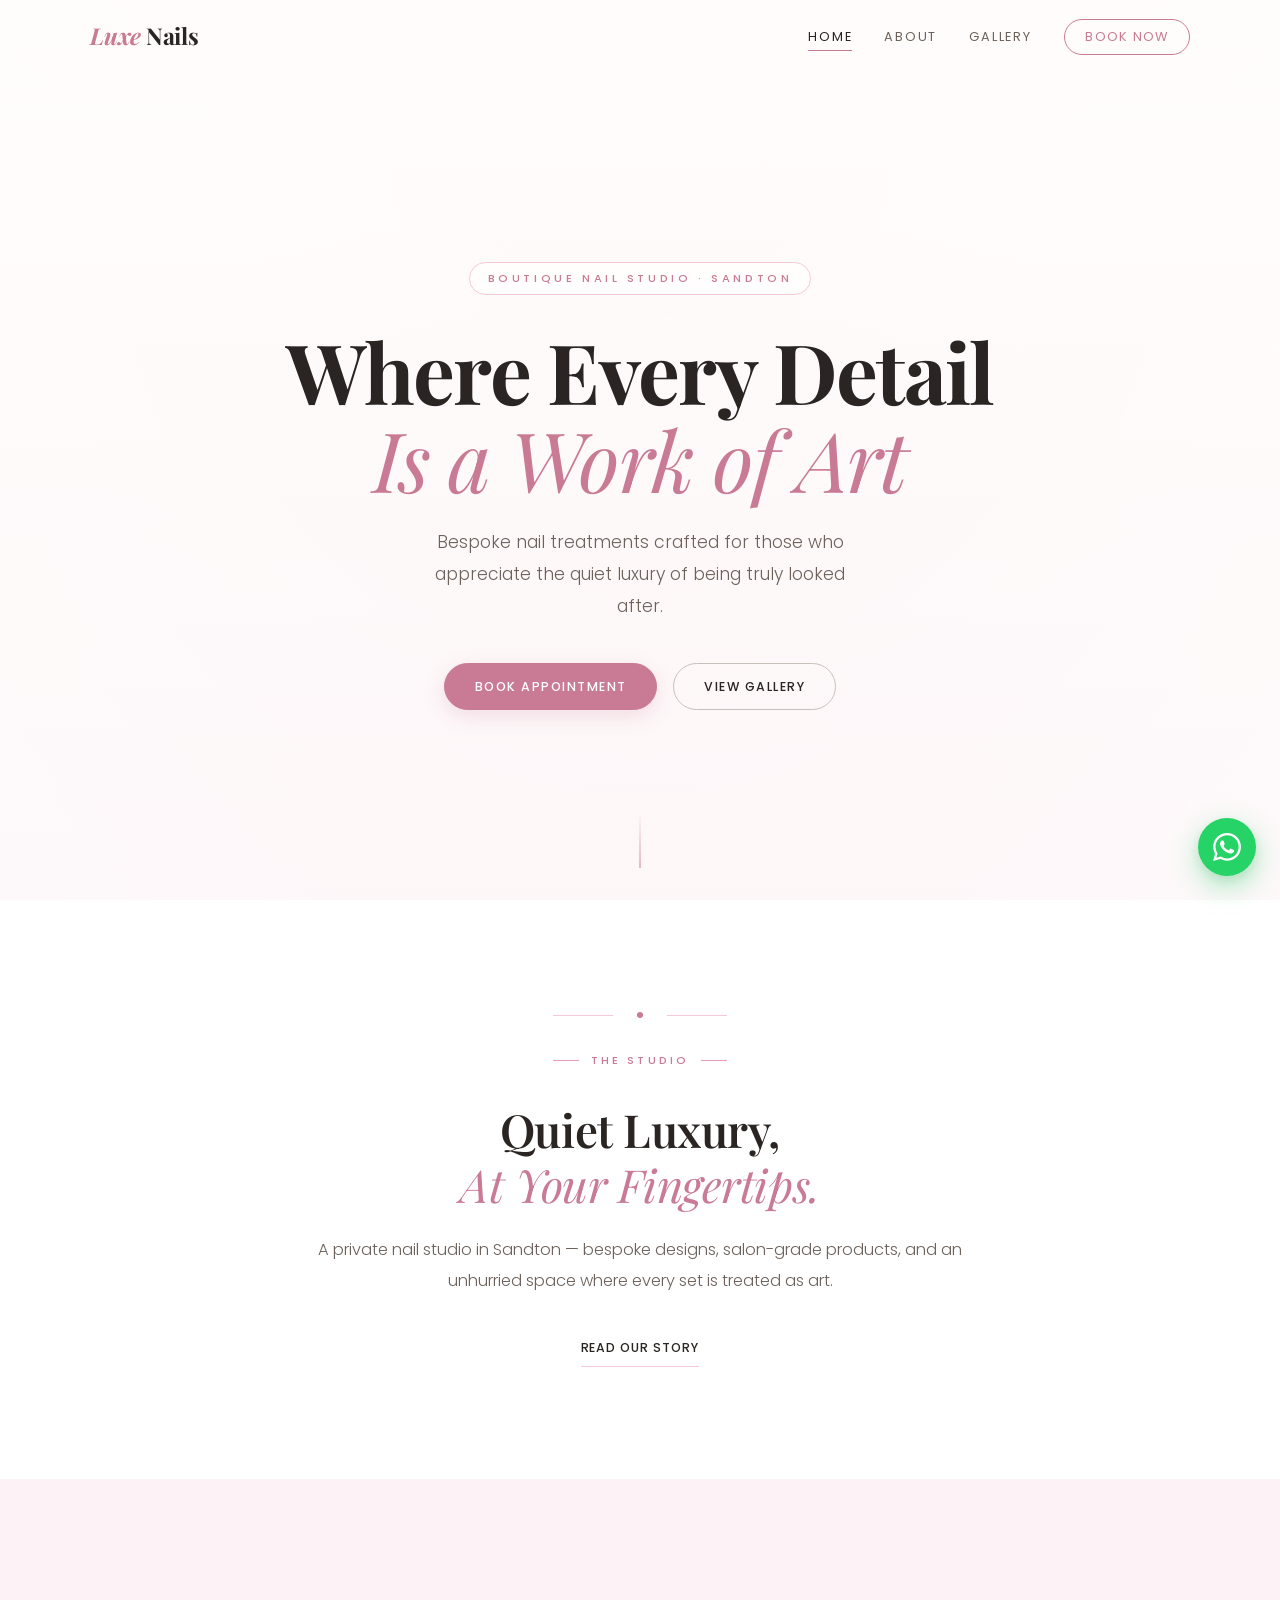
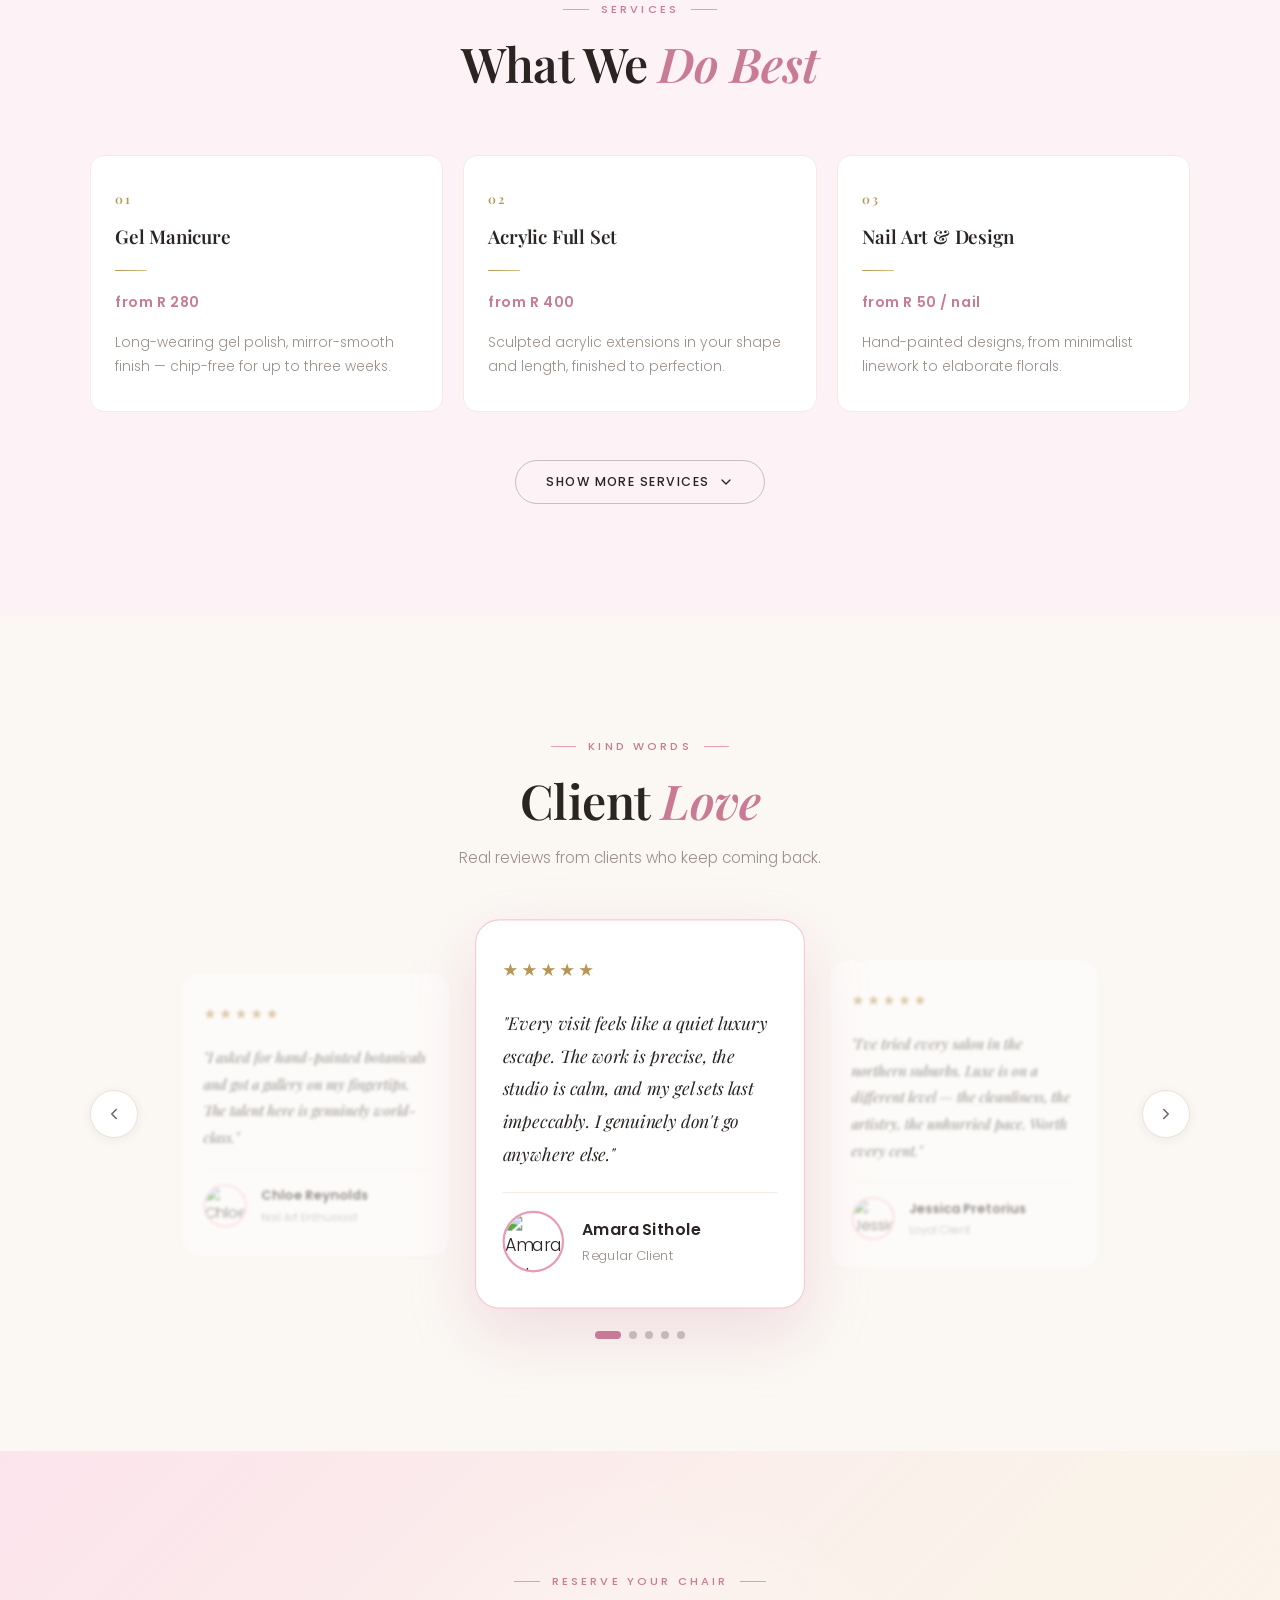
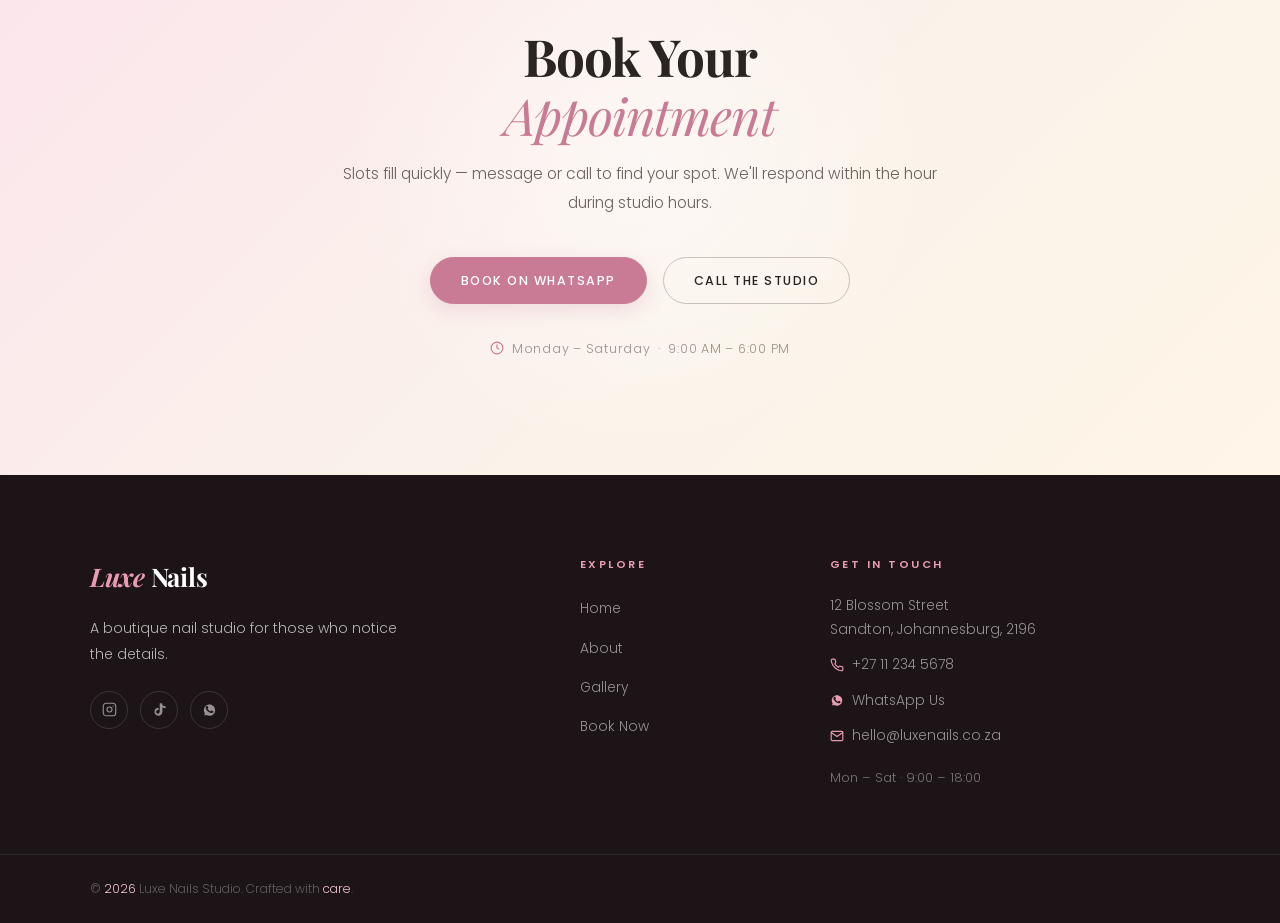
==== index.html @ 4fa4a260 "Add files via upload" ====
<!DOCTYPE html>
<html lang="en">
<head>
  <meta charset="UTF-8" />
  <meta name="viewport" content="width=device-width, initial-scale=1.0" />
  <title>Luxe Nails Studio — Premium Nail Art, Sandton</title>
  <meta name="description" content="Boutique nail studio in Sandton offering bespoke nail art, gel, and acrylic treatments by Zanele Dlamini." />
  <link rel="preconnect" href="https://fonts.googleapis.com" />
  <link rel="preconnect" href="https://fonts.gstatic.com" crossorigin />
  <link href="https://fonts.googleapis.com/css2?family=Playfair+Display:ital,wght@0,400;0,600;0,700;1,400;1,600&family=Poppins:wght@300;400;500;600&display=swap" rel="stylesheet" />
  <link rel="stylesheet" href="styles.css" />
</head>
<body>

  <!-- ===================== NAVBAR ===================== -->
  <header class="navbar" id="navbar">
    <div class="navbar__wrap">
      <a href="index.html" class="navbar__logo">
        <span class="logo-accent">Luxe</span> Nails
      </a>
      <button class="navbar__toggle" id="navToggle" type="button" aria-label="Toggle navigation" aria-expanded="false">
        <span></span><span></span><span></span>
      </button>
      <nav class="navbar__nav" id="navMenu" aria-label="Main navigation">
        <ul class="navbar__list">
          <li><a href="index.html"   class="nav-link is-page-active">Home</a></li>
          <li><a href="about.html"   class="nav-link">About</a></li>
          <li><a href="gallery.html" class="nav-link">Gallery</a></li>
          <li>
            <a href="https://wa.me/27112345678?text=Hi%20Luxe%20Nails%2C%20I%27d%20like%20to%20book%20an%20appointment."
               class="nav-link nav-link--cta"
               target="_blank" rel="noopener noreferrer">
              Book Now
            </a>
          </li>
        </ul>
      </nav>
    </div>
  </header>

  <!-- ===================== HERO ===================== -->
  <section class="hero" id="hero">
    <div class="hero__content fade-in">
      <span class="hero__eyebrow">Boutique Nail Studio · Sandton</span>
      <h1 class="hero__title">
        Where Every Detail<br />
        <em>Is a Work of Art</em>
      </h1>
      <p class="hero__sub">
        Bespoke nail treatments crafted for those who appreciate<br class="hero__br" />
        the quiet luxury of being truly looked after.
      </p>
      <div class="hero__actions">
        <a href="https://wa.me/27112345678?text=Hi%20Luxe%20Nails%2C%20I%27d%20like%20to%20book%20an%20appointment."
           class="btn btn--primary"
           target="_blank" rel="noopener noreferrer">
          Book Appointment
        </a>
        <a href="gallery.html" class="btn btn--outline">View Gallery</a>
      </div>
    </div>
    <a href="#intro" class="hero__scroll" aria-label="Scroll down">
      <span class="hero__scroll-line"></span>
    </a>
  </section>

  <!-- ===================== INTRO ===================== -->
  <section class="section intro" id="intro">
    <div class="container">
      <div class="intro__inner reveal">
        <div class="intro__divider">
          <span></span><span class="intro__divider-dot" aria-hidden="true"></span><span></span>
        </div>
        <p class="section__eyebrow">The Studio</p>
        <h2 class="intro__headline">Quiet Luxury,<br /><em>At Your Fingertips.</em></h2>
        <p class="intro__text">
          A private nail studio in Sandton — bespoke designs, salon-grade products,
          and an unhurried space where every set is treated as art.
        </p>
        <a href="about.html" class="btn btn--ghost">Read our story</a>
      </div>
    </div>
  </section>

  <!-- ===================== SERVICES ===================== -->
  <section class="section services" id="services">
    <div class="container">
      <div class="section__header reveal">
        <p class="section__eyebrow">Services</p>
        <h2 class="section__title">What We <em>Do Best</em></h2>
      </div>

      <div class="services__grid" id="servicesGrid">

        <article class="svc-card reveal">
          <span class="svc-card__num">01</span>
          <h3 class="svc-card__name">Gel Manicure</h3>
          <div class="svc-card__divider" aria-hidden="true"></div>
          <p class="svc-card__price">from R 280</p>
          <p class="svc-card__desc">Long-wearing gel polish, mirror-smooth finish — chip-free for up to three weeks.</p>
        </article>

        <article class="svc-card reveal">
          <span class="svc-card__num">02</span>
          <h3 class="svc-card__name">Acrylic Full Set</h3>
          <div class="svc-card__divider" aria-hidden="true"></div>
          <p class="svc-card__price">from R 400</p>
          <p class="svc-card__desc">Sculpted acrylic extensions in your shape and length, finished to perfection.</p>
        </article>

        <article class="svc-card reveal">
          <span class="svc-card__num">03</span>
          <h3 class="svc-card__name">Nail Art &amp; Design</h3>
          <div class="svc-card__divider" aria-hidden="true"></div>
          <p class="svc-card__price">from R 50 / nail</p>
          <p class="svc-card__desc">Hand-painted designs, from minimalist linework to elaborate florals.</p>
        </article>

        <article class="svc-card svc-card--extra">
          <span class="svc-card__num">04</span>
          <h3 class="svc-card__name">Classic Manicure</h3>
          <div class="svc-card__divider" aria-hidden="true"></div>
          <p class="svc-card__price">from R 180</p>
          <p class="svc-card__desc">Shape, buff, polish, and a relaxing hand massage. Honest, well-loved care.</p>
        </article>

        <article class="svc-card svc-card--extra">
          <span class="svc-card__num">05</span>
          <h3 class="svc-card__name">Luxury Pedicure</h3>
          <div class="svc-card__divider" aria-hidden="true"></div>
          <p class="svc-card__price">from R 320</p>
          <p class="svc-card__desc">Soak, exfoliate, mask, and finish — a full restoration ritual for your feet.</p>
        </article>

        <article class="svc-card svc-card--extra">
          <span class="svc-card__num">06</span>
          <h3 class="svc-card__name">Gel Overlay</h3>
          <div class="svc-card__divider" aria-hidden="true"></div>
          <p class="svc-card__price">from R 240</p>
          <p class="svc-card__desc">Strengthening gel layer over your natural nails — flexible, glossy, protective.</p>
        </article>

      </div>

      <div class="services__cta">
        <button class="btn btn--outline services__toggle" id="servicesToggle" type="button" aria-expanded="false" aria-controls="servicesGrid">
          <span class="services__toggle-text">Show More Services</span>
          <svg class="services__toggle-icon" viewBox="0 0 24 24" fill="none" stroke="currentColor" stroke-width="2" stroke-linecap="round" stroke-linejoin="round" aria-hidden="true">
            <polyline points="6 9 12 15 18 9"/>
          </svg>
        </button>
      </div>
    </div>
  </section>

  <!-- ===================== TESTIMONIALS ===================== -->
  <section class="section testimonials" id="testimonials">
    <div class="container">
      <div class="section__header reveal">
        <p class="section__eyebrow">Kind Words</p>
        <h2 class="section__title">Client <em>Love</em></h2>
        <p class="section__sub">Real reviews from clients who keep coming back.</p>
      </div>

      <div class="carousel reveal" id="carousel">
        <button class="carousel__btn carousel__btn--prev" id="carouselPrev" type="button" aria-label="Previous testimonial">
          <svg viewBox="0 0 24 24" fill="none" stroke="currentColor" stroke-width="2" stroke-linecap="round" stroke-linejoin="round" aria-hidden="true"><polyline points="15 18 9 12 15 6"/></svg>
        </button>

        <div class="carousel__inner" id="carouselInner" aria-live="polite" aria-atomic="true">
          <div class="t-card t-card--side" id="tCardPrev" aria-hidden="true">
            <p class="t-card__stars"></p>
            <blockquote class="t-card__text"></blockquote>
            <div class="t-card__author">
              <img class="t-card__avatar" src="" alt="" width="48" height="48" loading="lazy" />
              <div><p class="t-card__name"></p><p class="t-card__role"></p></div>
            </div>
          </div>
          <div class="t-card t-card--center" id="tCardCenter">
            <p class="t-card__stars"></p>
            <blockquote class="t-card__text"></blockquote>
            <div class="t-card__author">
              <img class="t-card__avatar" src="" alt="" width="56" height="56" loading="lazy" />
              <div><p class="t-card__name"></p><p class="t-card__role"></p></div>
            </div>
          </div>
          <div class="t-card t-card--side" id="tCardNext" aria-hidden="true">
            <p class="t-card__stars"></p>
            <blockquote class="t-card__text"></blockquote>
            <div class="t-card__author">
              <img class="t-card__avatar" src="" alt="" width="48" height="48" loading="lazy" />
              <div><p class="t-card__name"></p><p class="t-card__role"></p></div>
            </div>
          </div>
        </div>

        <button class="carousel__btn carousel__btn--next" id="carouselNext" type="button" aria-label="Next testimonial">
          <svg viewBox="0 0 24 24" fill="none" stroke="currentColor" stroke-width="2" stroke-linecap="round" stroke-linejoin="round" aria-hidden="true"><polyline points="9 18 15 12 9 6"/></svg>
        </button>
      </div>

      <div class="carousel__dots" id="carouselDots" role="tablist" aria-label="Testimonial navigation"></div>
    </div>
  </section>

  <!-- ===================== CTA ===================== -->
  <section class="section cta-section" id="contact">
    <div class="container">
      <div class="cta-section__inner reveal">
        <p class="section__eyebrow">Reserve Your Chair</p>
        <h2 class="cta-section__title">Book Your<br /><em>Appointment</em></h2>
        <p class="cta-section__sub">
          Slots fill quickly — message or call to find your spot.
          We'll respond within the hour during studio hours.
        </p>
        <div class="cta-section__actions">
          <a href="https://wa.me/27112345678?text=Hi%20Luxe%20Nails%2C%20I%27d%20like%20to%20book%20an%20appointment."
             class="btn btn--primary"
             target="_blank" rel="noopener noreferrer">
            Book on WhatsApp
          </a>
          <a href="tel:+27112345678" class="btn btn--outline">Call the Studio</a>
        </div>
        <p class="cta-section__hours">
          <svg viewBox="0 0 24 24" fill="none" stroke="currentColor" stroke-width="2" width="14" height="14" aria-hidden="true"><circle cx="12" cy="12" r="10"/><polyline points="12 6 12 12 16 14"/></svg>
          Monday – Saturday &nbsp;·&nbsp; 9:00 AM – 6:00 PM
        </p>
      </div>
    </div>
  </section>

  <!-- ===================== FOOTER ===================== -->
  <footer class="footer">
    <div class="footer__top">
      <div class="container footer__grid">

        <div class="footer__brand">
          <p class="footer__logo"><span>Luxe</span> Nails</p>
          <p class="footer__tagline">A boutique nail studio for those who notice the details.</p>
          <div class="footer__social">
            <a href="https://instagram.com/luxenails" target="_blank" rel="noopener noreferrer" class="footer__social-link" aria-label="Instagram">
              <svg viewBox="0 0 24 24" fill="none" stroke="currentColor" stroke-width="1.8" aria-hidden="true"><rect x="2" y="2" width="20" height="20" rx="5"/><circle cx="12" cy="12" r="4"/><circle cx="17.5" cy="6.5" r="1" fill="currentColor" stroke="none"/></svg>
            </a>
            <a href="https://tiktok.com/@luxenails" target="_blank" rel="noopener noreferrer" class="footer__social-link" aria-label="TikTok">
              <svg viewBox="0 0 24 24" fill="currentColor" aria-hidden="true"><path d="M19.59 6.69a4.83 4.83 0 01-3.77-4.25V2h-3.45v13.67a2.89 2.89 0 01-5.2 1.74 2.89 2.89 0 012.31-4.64 2.93 2.93 0 01.88.13V9.4a6.84 6.84 0 00-1-.05A6.33 6.33 0 005.8 20.1a6.34 6.34 0 0010.86-4.43V8.42a8.16 8.16 0 005.16 1.71V6.7a4.85 4.85 0 01-2.23-.01z"/></svg>
            </a>
            <a href="https://wa.me/27112345678" target="_blank" rel="noopener noreferrer" class="footer__social-link" aria-label="WhatsApp">
              <svg viewBox="0 0 24 24" fill="currentColor" aria-hidden="true"><path d="M17.5 14.4c-.3-.1-1.7-.9-2-1s-.5-.1-.7.1c-.2.3-.7 1-.9 1.2s-.4.2-.6.1-1.3-.5-2.4-1.5c-.9-.8-1.5-1.8-1.7-2.1s0-.5.1-.6.3-.3.4-.5c.1-.2.2-.3.3-.5s.1-.4 0-.5-.7-1.6-.9-2.2c-.3-.6-.5-.5-.7-.5h-.6c-.2 0-.5.1-.8.4s-1 1-1 2.5 1.1 2.9 1.2 3.1c.1.2 2.1 3.2 5.1 4.5.7.3 1.3.5 1.7.6.7.2 1.4.2 1.9.1.6-.1 1.7-.7 2-1.4.2-.7.2-1.3.2-1.4-.2-.2-.4-.3-.6-.4M12 22h-.1c-1.7 0-3.3-.4-4.8-1.3l-3.5.9.9-3.4C3.5 16.6 3 14.9 3 13c0-5 4-9 9-9 2.4 0 4.7 1 6.4 2.6S21 10.6 21 13c0 5-4 9-9 9z"/></svg>
            </a>
          </div>
        </div>

        <div class="footer__col">
          <h4 class="footer__col-title">Explore</h4>
          <ul class="footer__links">
            <li><a href="index.html"   class="footer__link">Home</a></li>
            <li><a href="about.html"   class="footer__link">About</a></li>
            <li><a href="gallery.html" class="footer__link">Gallery</a></li>
            <li><a href="https://wa.me/27112345678?text=Hi%20Luxe%20Nails%2C%20I%27d%20like%20to%20book%20an%20appointment." target="_blank" rel="noopener noreferrer" class="footer__link">Book Now</a></li>
          </ul>
        </div>

        <div class="footer__col">
          <h4 class="footer__col-title">Get In Touch</h4>
          <address class="footer__address">
            <p>12 Blossom Street<br />Sandton, Johannesburg, 2196</p>
            <p class="footer__contact-line">
              <svg viewBox="0 0 24 24" fill="none" stroke="currentColor" stroke-width="2" aria-hidden="true"><path d="M22 16.92v3a2 2 0 01-2.18 2 19.79 19.79 0 01-8.63-3.07 19.5 19.5 0 01-6-6 19.79 19.79 0 01-3.07-8.67A2 2 0 014.11 2h3a2 2 0 012 1.72 12.84 12.84 0 00.7 2.81 2 2 0 01-.45 2.11L8.09 9.91a16 16 0 006 6l1.27-1.27a2 2 0 012.11-.45 12.84 12.84 0 002.81.7A2 2 0 0122 16.92z"/></svg>
              <a href="tel:+27112345678" class="footer__link">+27 11 234 5678</a>
            </p>
            <p class="footer__contact-line">
              <svg viewBox="0 0 24 24" fill="currentColor" aria-hidden="true"><path d="M17.5 14.4c-.3-.1-1.7-.9-2-1s-.5-.1-.7.1c-.2.3-.7 1-.9 1.2s-.4.2-.6.1-1.3-.5-2.4-1.5c-.9-.8-1.5-1.8-1.7-2.1s0-.5.1-.6.3-.3.4-.5c.1-.2.2-.3.3-.5s.1-.4 0-.5-.7-1.6-.9-2.2c-.3-.6-.5-.5-.7-.5h-.6c-.2 0-.5.1-.8.4s-1 1-1 2.5 1.1 2.9 1.2 3.1c.1.2 2.1 3.2 5.1 4.5.7.3 1.3.5 1.7.6.7.2 1.4.2 1.9.1.6-.1 1.7-.7 2-1.4.2-.7.2-1.3.2-1.4-.2-.2-.4-.3-.6-.4M12 22h-.1c-1.7 0-3.3-.4-4.8-1.3l-3.5.9.9-3.4C3.5 16.6 3 14.9 3 13c0-5 4-9 9-9 2.4 0 4.7 1 6.4 2.6S21 10.6 21 13c0 5-4 9-9 9z"/></svg>
              <a href="https://wa.me/27112345678" target="_blank" rel="noopener noreferrer" class="footer__link">WhatsApp Us</a>
            </p>
            <p class="footer__contact-line">
              <svg viewBox="0 0 24 24" fill="none" stroke="currentColor" stroke-width="2" aria-hidden="true"><path d="M4 4h16c1.1 0 2 .9 2 2v12c0 1.1-.9 2-2 2H4c-1.1 0-2-.9-2-2V6c0-1.1.9-2 2-2z"/><polyline points="22,6 12,13 2,6"/></svg>
              <a href="mailto:hello@luxenails.co.za" class="footer__link">hello@luxenails.co.za</a>
            </p>
            <p class="footer__hours">Mon – Sat · 9:00 – 18:00</p>
          </address>
        </div>

      </div>
    </div>

    <div class="footer__bottom">
      <div class="container footer__bottom-inner">
        <p class="footer__copy">&copy; <span id="footerYear">2026</span> Luxe Nails Studio. Crafted with <span>care</span>.</p>
      </div>
    </div>
  </footer>

  <!-- ===================== FLOATING WHATSAPP ===================== -->
  <a href="https://wa.me/27112345678?text=Hi%20Luxe%20Nails%2C%20I%27d%20like%20to%20book%20an%20appointment."
     class="whatsapp-float"
     target="_blank" rel="noopener noreferrer"
     aria-label="Chat with us on WhatsApp">
    <svg viewBox="0 0 24 24" fill="currentColor" aria-hidden="true">
      <path d="M17.472 14.382c-.297-.149-1.758-.867-2.03-.967-.273-.099-.471-.148-.67.15-.197.297-.767.966-.94 1.164-.173.198-.347.223-.644.075-.297-.15-1.255-.463-2.39-1.475-.883-.788-1.48-1.761-1.653-2.059-.173-.297-.018-.458.13-.606.134-.133.298-.347.446-.52.149-.174.198-.298.298-.497.099-.198.05-.371-.025-.52-.075-.149-.669-1.612-.916-2.207-.242-.579-.487-.5-.669-.51-.173-.008-.371-.01-.57-.01-.198 0-.52.074-.792.372-.272.297-1.04 1.016-1.04 2.479 0 1.462 1.065 2.875 1.213 3.074.149.198 2.096 3.2 5.077 4.487.709.306 1.262.489 1.694.625.712.227 1.36.195 1.871.118.571-.085 1.758-.719 2.006-1.413.248-.694.248-1.289.173-1.413-.074-.124-.272-.198-.57-.347m-5.421 7.403h-.004a9.87 9.87 0 01-5.031-1.378l-.361-.214-3.741.982.998-3.648-.235-.374a9.86 9.86 0 01-1.51-5.26c.001-5.45 4.436-9.884 9.888-9.884 2.64 0 5.122 1.03 6.988 2.898a9.825 9.825 0 012.893 6.994c-.003 5.45-4.437 9.884-9.885 9.884m8.413-18.297A11.815 11.815 0 0012.05 0C5.495 0 .16 5.335.157 11.892c0 2.096.547 4.142 1.588 5.945L.057 24l6.305-1.654a11.882 11.882 0 005.683 1.448h.005c6.554 0 11.89-5.335 11.893-11.893a11.821 11.821 0 00-3.48-8.413"/>
    </svg>
    <span class="whatsapp-float__tooltip">Book on WhatsApp</span>
  </a>

  <script src="script.js"></script>
</body>
</html>
---- styles.css ----
/* ============================================================
   Luxe Nails Studio — Stylesheet
   Theme: Light Premium (White / Soft Pink / Gold)
   ============================================================ */

/* ============================================================
   1. DESIGN TOKENS
   ============================================================ */
:root {
  --white:        #ffffff;
  --cream:        #fbf8f4;
  --cream-soft:   #f7f1ea;
  --blush:        #fdf2f5;
  --blush-soft:   #fbe8ee;
  --pink:         #e89bb1;
  --pink-deep:    #c97a94;
  --pink-soft:    #f5c8d5;
  --gold:         #b89455;
  --gold-soft:    #d9c07e;

  --text:         #2a2522;
  --text-mid:     #6c625b;
  --text-muted:   #9a8f88;
  --text-faint:   #c8c0bb;
  --border:       #ece2d8;
  --border-soft:  #f4ece4;

  --dark:         #1c1417;
  --whatsapp:     #25d366;
  --whatsapp-dk:  #128c7e;

  --font-display: 'Playfair Display', Georgia, serif;
  --font-body:    'Poppins', system-ui, sans-serif;

  --sp-1:  0.25rem;
  --sp-2:  0.5rem;
  --sp-3:  0.75rem;
  --sp-4:  1rem;
  --sp-5:  1.25rem;
  --sp-6:  1.5rem;
  --sp-8:  2rem;
  --sp-10: 2.5rem;
  --sp-12: 3rem;
  --sp-16: 4rem;
  --sp-20: 5rem;
  --sp-24: 6rem;

  --container:   1180px;
  --pad:         clamp(1.25rem, 5vw, 2.5rem);
  --section-pad: clamp(4.5rem, 9vw, 7rem);
  --nav-h:       72px;

  --r-sm:   8px;
  --r-md:   14px;
  --r-lg:   22px;
  --r-xl:   32px;
  --r-full: 999px;

  --shadow-sm:      0 2px 12px rgba(42, 37, 35, 0.06);
  --shadow-md:      0 6px 28px rgba(42, 37, 35, 0.08);
  --shadow-lg:      0 14px 48px rgba(42, 37, 35, 0.10);
  --shadow-pink:    0 10px 36px rgba(201, 122, 148, 0.18);
  --shadow-pink-lg: 0 22px 60px rgba(201, 122, 148, 0.22);

  --t-fast: 180ms ease;
  --t-base: 300ms ease;
  --t-slow: 500ms ease;
}

/* ============================================================
   2. RESET & BASE
   ============================================================ */
*, *::before, *::after { box-sizing: border-box; margin: 0; padding: 0; }

html {
  font-size: 16px;
  scroll-behavior: smooth;
  -webkit-text-size-adjust: 100%;
}

body {
  background-color: var(--white);
  color: var(--text);
  font-family: var(--font-body);
  font-weight: 300;
  line-height: 1.7;
  overflow-x: hidden;
  -webkit-font-smoothing: antialiased;
  -moz-osx-font-smoothing: grayscale;
}

img { display: block; max-width: 100%; height: auto; }
a   { color: inherit; text-decoration: none; }
ul, ol { list-style: none; }
button { cursor: pointer; border: none; background: none; font-family: inherit; }
address { font-style: normal; }

::selection { background: var(--pink-soft); color: var(--text); }

/* ============================================================
   3. UTILITIES
   ============================================================ */
.container {
  width: 100%;
  max-width: var(--container);
  margin-inline: auto;
  padding-inline: var(--pad);
}

.section { padding-block: var(--section-pad); }
.section--white { background-color: var(--white); }
.section--cream { background-color: var(--cream); }
.section--blush { background-color: var(--blush); }

.section__header {
  text-align: center;
  margin-bottom: var(--sp-16);
  max-width: 640px;
  margin-inline: auto;
}

.section__eyebrow {
  display: inline-flex;
  align-items: center;
  gap: var(--sp-3);
  font-size: 0.7rem;
  font-weight: 500;
  letter-spacing: 0.28em;
  text-transform: uppercase;
  color: var(--pink-deep);
  margin-bottom: var(--sp-4);
}

.section__eyebrow::before,
.section__eyebrow::after {
  content: '';
  width: 1.6rem;
  height: 1px;
  background: var(--pink);
  flex-shrink: 0;
}

.section__title {
  font-family: var(--font-display);
  font-size: clamp(1.95rem, 4.2vw, 3rem);
  font-weight: 600;
  line-height: 1.18;
  color: var(--text);
  letter-spacing: -0.01em;
}

.section__title em {
  font-style: italic;
  color: var(--pink-deep);
}

.section__sub {
  margin-top: var(--sp-4);
  font-size: 0.95rem;
  color: var(--text-muted);
  max-width: 50ch;
  margin-inline: auto;
  line-height: 1.85;
}

/* ============================================================
   4. BUTTONS
   ============================================================ */
.btn {
  display: inline-flex;
  align-items: center;
  justify-content: center;
  gap: var(--sp-2);
  padding: 0.95em 2.4em;
  border-radius: var(--r-full);
  font-family: var(--font-body);
  font-size: 0.78rem;
  font-weight: 500;
  letter-spacing: 0.12em;
  text-transform: uppercase;
  transition: background-color var(--t-base), color var(--t-base), border-color var(--t-base), transform var(--t-base), box-shadow var(--t-base);
  white-space: nowrap;
  cursor: pointer;
}

.btn--primary {
  background-color: var(--pink-deep);
  color: var(--white);
  border: 1.5px solid var(--pink-deep);
  box-shadow: 0 6px 20px rgba(201, 122, 148, 0.22);
}
.btn--primary:hover,
.btn--primary:focus-visible {
  background-color: var(--pink);
  border-color: var(--pink);
  transform: translateY(-2px);
  box-shadow: 0 10px 28px rgba(201, 122, 148, 0.32);
}

.btn--outline {
  background-color: transparent;
  color: var(--text);
  border: 1.5px solid var(--text-faint);
}
.btn--outline:hover,
.btn--outline:focus-visible {
  border-color: var(--pink-deep);
  color: var(--pink-deep);
  transform: translateY(-2px);
}

.btn--ghost {
  background: transparent;
  color: var(--text);
  border: none;
  padding: 0.6em 0;
  font-weight: 500;
  letter-spacing: 0.08em;
  border-bottom: 1px solid var(--pink-soft);
  border-radius: 0;
}
.btn--ghost:hover {
  color: var(--pink-deep);
  border-color: var(--pink-deep);
}

.btn svg { width: 16px; height: 16px; }

.btn:focus-visible,
a:focus-visible {
  outline: 2px solid var(--pink-deep);
  outline-offset: 3px;
}

/* ============================================================
   5. SCROLL REVEAL
   ============================================================ */
.reveal {
  opacity: 0;
  transform: translateY(28px);
  transition: opacity 0.75s ease, transform 0.75s ease;
}
.reveal.is-visible {
  opacity: 1;
  transform: translateY(0);
}

.fade-in {
  animation: fadeUp 1s ease both;
  animation-delay: 0.15s;
}
@keyframes fadeUp {
  from { opacity: 0; transform: translateY(20px); }
  to   { opacity: 1; transform: translateY(0); }
}

/* ============================================================
   6. NAVBAR
   ============================================================ */
.navbar {
  position: fixed;
  top: 0; left: 0; right: 0;
  z-index: 1000;
  height: var(--nav-h);
  display: flex;
  align-items: center;
  transition: background-color var(--t-base), box-shadow var(--t-base), backdrop-filter var(--t-base);
}

.navbar:not(.navbar--scrolled) { background-color: transparent; }

.navbar--scrolled {
  background-color: rgba(255, 255, 255, 0.96);
  backdrop-filter: blur(14px);
  -webkit-backdrop-filter: blur(14px);
  box-shadow: 0 1px 0 var(--border-soft);
}

.navbar__wrap {
  width: 100%;
  max-width: var(--container);
  margin-inline: auto;
  padding-inline: var(--pad);
  display: flex;
  align-items: center;
  justify-content: space-between;
  gap: var(--sp-8);
}

.navbar__logo {
  font-family: var(--font-display);
  font-size: 1.45rem;
  font-weight: 700;
  color: var(--text);
  flex-shrink: 0;
  transition: color var(--t-fast);
  letter-spacing: -0.01em;
}
.navbar__logo:hover { color: var(--pink-deep); }
.logo-accent { color: var(--pink-deep); font-style: italic; }

.navbar__list {
  display: flex;
  align-items: center;
  gap: var(--sp-8);
}

.nav-link {
  font-size: 0.8rem;
  font-weight: 400;
  letter-spacing: 0.14em;
  text-transform: uppercase;
  color: var(--text-mid);
  position: relative;
  padding: 0.4em 0;
  transition: color var(--t-fast);
}

.nav-link::after {
  content: '';
  position: absolute;
  bottom: 0;
  left: 0; width: 0;
  height: 1px;
  background: var(--pink-deep);
  transition: width var(--t-base);
}

.nav-link:hover,
.nav-link.is-page-active { color: var(--text); }
.nav-link:hover::after,
.nav-link.is-page-active::after { width: 100%; }

.nav-link--cta {
  padding: 0.65em 1.6em;
  border: 1.5px solid var(--pink-deep);
  border-radius: var(--r-full);
  color: var(--pink-deep);
  letter-spacing: 0.1em;
}
.nav-link--cta::after { display: none; }
.nav-link--cta:hover {
  background-color: var(--pink-deep);
  color: var(--white);
  transform: translateY(-1px);
}

.navbar__toggle {
  display: none;
  flex-direction: column;
  justify-content: space-between;
  width: 26px;
  height: 18px;
  flex-shrink: 0;
}

.navbar__toggle span {
  display: block;
  width: 100%;
  height: 1.5px;
  background: var(--text);
  border-radius: 2px;
  transition: all var(--t-base);
  transform-origin: center;
}

.navbar__toggle.is-open span:nth-child(1) { transform: translateY(8px) rotate(45deg); }
.navbar__toggle.is-open span:nth-child(2) { opacity: 0; transform: scaleX(0); }
.navbar__toggle.is-open span:nth-child(3) { transform: translateY(-8px) rotate(-45deg); }

/* ============================================================
   7. HERO (home)
   ============================================================ */
.hero {
  position: relative;
  min-height: 100vh;
  display: flex;
  align-items: center;
  justify-content: center;
  text-align: center;
  background:
    linear-gradient(rgba(255, 252, 250, 0.78), rgba(253, 242, 245, 0.85)),
    url('https://images.unsplash.com/photo-1604654894610-df63bc536371?w=1920&q=85')
    center / cover no-repeat;
  padding-top: var(--nav-h);
  overflow: hidden;
}

.hero::before {
  content: '';
  position: absolute;
  inset: 0;
  background:
    radial-gradient(ellipse at top, transparent 0%, rgba(255, 255, 255, 0.4) 100%);
  pointer-events: none;
}

.hero__content {
  position: relative;
  z-index: 1;
  padding-inline: var(--pad);
  max-width: 820px;
}

.hero__eyebrow {
  display: inline-block;
  font-size: 0.7rem;
  font-weight: 500;
  letter-spacing: 0.32em;
  text-transform: uppercase;
  color: var(--pink-deep);
  border: 1px solid var(--pink-soft);
  padding: 0.55em 1.6em;
  border-radius: var(--r-full);
  margin-bottom: var(--sp-8);
  background: rgba(255, 255, 255, 0.7);
  backdrop-filter: blur(8px);
}

.hero__title {
  font-family: var(--font-display);
  font-size: clamp(2.6rem, 7vw, 5.2rem);
  font-weight: 700;
  line-height: 1.06;
  color: var(--text);
  letter-spacing: -0.02em;
  margin-bottom: var(--sp-6);
}
.hero__title em {
  font-style: italic;
  color: var(--pink-deep);
  font-weight: 400;
}

.hero__sub {
  font-size: clamp(0.95rem, 1.6vw, 1.08rem);
  color: var(--text-mid);
  line-height: 1.85;
  max-width: 46ch;
  margin-inline: auto;
  margin-bottom: var(--sp-10);
}

.hero__actions {
  display: flex;
  align-items: center;
  justify-content: center;
  flex-wrap: wrap;
  gap: var(--sp-4);
}

.hero__br { display: none; }

.hero__scroll {
  position: absolute;
  bottom: var(--sp-8);
  left: 50%;
  transform: translateX(-50%);
  z-index: 1;
}

.hero__scroll-line {
  display: block;
  width: 1px;
  height: 56px;
  background: linear-gradient(to bottom, transparent, var(--pink-deep));
  animation: scrollBounce 2.2s ease-in-out infinite;
}

@keyframes scrollBounce {
  0%, 100% { opacity: 0.3; transform: scaleY(0.5); transform-origin: top; }
  50%      { opacity: 1; transform: scaleY(1); }
}

/* ============================================================
   8. PAGE HERO (sub-pages)
   ============================================================ */
.page-hero {
  padding-top: calc(var(--nav-h) + var(--sp-20));
  padding-bottom: var(--sp-20);
  background: linear-gradient(160deg, var(--blush) 0%, var(--cream) 60%, var(--white) 100%);
  text-align: center;
  position: relative;
  overflow: hidden;
}

.page-hero::before {
  content: '';
  position: absolute;
  top: -80px; right: -80px;
  width: 360px; height: 360px;
  border-radius: 50%;
  background: radial-gradient(circle, rgba(245, 200, 213, 0.4) 0%, transparent 70%);
  pointer-events: none;
}
.page-hero::after {
  content: '';
  position: absolute;
  bottom: -60px; left: -60px;
  width: 260px; height: 260px;
  border-radius: 50%;
  background: radial-gradient(circle, rgba(184, 148, 85, 0.1) 0%, transparent 70%);
  pointer-events: none;
}

.page-hero__inner {
  position: relative;
  z-index: 1;
}

.page-hero__title {
  font-family: var(--font-display);
  font-size: clamp(2.4rem, 5.5vw, 4rem);
  font-weight: 700;
  line-height: 1.15;
  color: var(--text);
  letter-spacing: -0.02em;
  margin-block: var(--sp-5) var(--sp-5);
}
.page-hero__title em {
  font-style: italic;
  color: var(--pink-deep);
  font-weight: 400;
}

.page-hero__sub {
  font-size: clamp(0.95rem, 1.5vw, 1.08rem);
  color: var(--text-mid);
  max-width: 52ch;
  margin-inline: auto;
  line-height: 1.85;
}

/* ============================================================
   9. INTRO (home — concise, centered)
   ============================================================ */
.intro {
  background: var(--white);
  text-align: center;
}

.intro__inner {
  max-width: 720px;
  margin-inline: auto;
}

.intro__headline {
  font-family: var(--font-display);
  font-size: clamp(1.85rem, 4vw, 2.85rem);
  font-weight: 600;
  line-height: 1.2;
  color: var(--text);
  letter-spacing: -0.01em;
  margin-block: var(--sp-4) var(--sp-6);
}
.intro__headline em {
  font-style: italic;
  color: var(--pink-deep);
  font-weight: 400;
}

.intro__text {
  font-size: 1.02rem;
  color: var(--text-mid);
  line-height: 1.9;
  margin-bottom: var(--sp-8);
}

.intro__divider {
  display: flex;
  align-items: center;
  justify-content: center;
  gap: var(--sp-3);
  margin-bottom: var(--sp-6);
}
.intro__divider::before,
.intro__divider::after {
  content: '';
  width: 60px;
  height: 1px;
  background: var(--pink-soft);
}
.intro__divider-dot {
  width: 6px;
  height: 6px;
  border-radius: 50%;
  background: var(--pink-deep);
}

/* ============================================================
   10. SERVICES (home)
   ============================================================ */
.services { background: var(--blush); }

.services__grid {
  display: grid;
  grid-template-columns: repeat(3, 1fr);
  gap: var(--sp-5);
}

.svc-card {
  background: var(--white);
  border: 1px solid var(--border-soft);
  border-radius: var(--r-md);
  padding: var(--sp-8) var(--sp-6) var(--sp-8);
  display: flex;
  flex-direction: column;
  gap: var(--sp-3);
  transition: transform var(--t-base), box-shadow var(--t-base), border-color var(--t-base);
}

.svc-card:hover {
  transform: translateY(-6px);
  box-shadow: var(--shadow-md);
  border-color: var(--pink-soft);
}

.svc-card__num {
  font-family: var(--font-display);
  font-size: 0.78rem;
  font-weight: 600;
  letter-spacing: 0.16em;
  color: var(--gold);
}

.svc-card__name {
  font-family: var(--font-display);
  font-size: 1.18rem;
  font-weight: 600;
  color: var(--text);
  letter-spacing: -0.01em;
}

.svc-card__divider {
  width: 32px;
  height: 1.5px;
  background: linear-gradient(to right, var(--gold), var(--gold-soft));
  border-radius: 2px;
  margin-block: var(--sp-1) var(--sp-2);
}

.svc-card__price {
  font-size: 0.88rem;
  font-weight: 600;
  color: var(--pink-deep);
  letter-spacing: 0.04em;
}

.svc-card__desc {
  font-size: 0.86rem;
  color: var(--text-muted);
  line-height: 1.75;
  margin-top: var(--sp-1);
}

/* Show More toggle */
.services__cta {
  display: flex;
  justify-content: center;
  margin-top: var(--sp-12);
}

.services__toggle {
  display: inline-flex;
  align-items: center;
  gap: var(--sp-2);
}

.services__toggle-icon {
  width: 14px;
  height: 14px;
  transition: transform 0.45s ease;
}

.services__toggle[aria-expanded="true"] .services__toggle-icon {
  transform: rotate(180deg);
}

/* Hidden services - animation states */
.svc-card--extra {
  display: none;
  opacity: 0;
  transform: translateY(28px);
  transition: opacity 0.55s ease, transform 0.55s ease;
}

.svc-card--extra.is-active { display: flex; }
.svc-card--extra.is-visible {
  opacity: 1;
  transform: translateY(0);
}

/* ============================================================
   11. TESTIMONIALS CAROUSEL
   ============================================================ */
.testimonials {
  overflow: hidden;
  background: var(--cream);
}

.carousel {
  display: flex;
  align-items: center;
  gap: var(--sp-4);
  max-width: 1100px;
  margin-inline: auto;
}

.carousel__inner {
  display: flex;
  align-items: center;
  justify-content: center;
  gap: var(--sp-6);
  flex: 1;
  will-change: transform;
  transition: transform 0.5s ease-in-out, opacity 0.4s ease-in-out;
}

.carousel__inner.is-exiting-left {
  transform: translateX(-56px);
  opacity: 0;
}

.carousel__inner.is-exiting-right {
  transform: translateX(56px);
  opacity: 0;
}

.t-card {
  background: var(--white);
  border: 1px solid var(--border-soft);
  border-radius: var(--r-lg);
  padding: var(--sp-8) var(--sp-6);
  display: flex;
  flex-direction: column;
  gap: var(--sp-5);
  width: 300px;
  flex-shrink: 0;
  will-change: transform;
  transition:
    transform 0.5s ease-in-out,
    filter 0.5s ease-in-out,
    opacity 0.5s ease-in-out,
    box-shadow 0.5s ease-in-out;
}

.t-card--side {
  transform: scale(0.9);
  filter: blur(2px);
  opacity: 0.5;
}

.t-card--center {
  transform: scale(1.1);
  filter: none;
  opacity: 1;
  box-shadow: var(--shadow-pink-lg);
  border-color: var(--pink-soft);
  z-index: 1;
}

.t-card__stars {
  color: var(--gold);
  font-size: 1rem;
  letter-spacing: 0.18em;
}

.t-card__text {
  font-family: var(--font-display);
  font-size: clamp(0.9rem, 1.5vw, 1rem);
  font-style: italic;
  color: var(--text);
  line-height: 1.85;
}

.t-card__author {
  display: flex;
  align-items: center;
  gap: var(--sp-4);
  border-top: 1px solid var(--border-soft);
  padding-top: var(--sp-4);
  margin-top: auto;
}

.t-card__avatar {
  width: 48px; height: 48px;
  border-radius: 50%;
  object-fit: cover;
  border: 2px solid var(--pink-soft);
  flex-shrink: 0;
}

.t-card--center .t-card__avatar {
  width: 56px; height: 56px;
  border-color: var(--pink);
}

.t-card__name {
  font-size: 0.9rem;
  font-weight: 600;
  color: var(--text);
}

.t-card__role {
  font-size: 0.75rem;
  color: var(--text-muted);
  margin-top: 2px;
}

.carousel__btn {
  flex-shrink: 0;
  width: 48px; height: 48px;
  border-radius: 50%;
  border: 1.5px solid var(--border);
  background: var(--white);
  color: var(--text-mid);
  display: flex;
  align-items: center;
  justify-content: center;
  transition: all var(--t-base);
  box-shadow: var(--shadow-sm);
  cursor: pointer;
}
.carousel__btn svg { width: 18px; height: 18px; }
.carousel__btn:hover {
  border-color: var(--pink-deep);
  color: var(--pink-deep);
  background: var(--blush);
  transform: scale(1.08);
}

.carousel__dots {
  display: flex;
  justify-content: center;
  gap: var(--sp-2);
  margin-top: var(--sp-10);
}

.carousel-dot {
  width: 8px; height: 8px;
  border-radius: 50%;
  background: var(--text-faint);
  border: none;
  padding: 0;
  cursor: pointer;
  transition: all var(--t-base);
}

.carousel-dot.is-active {
  background: var(--pink-deep);
  width: 26px;
  border-radius: var(--r-full);
}

/* ============================================================
   12. ABOUT — STORY
   ============================================================ */
.story { background: var(--white); }

.story__grid {
  display: grid;
  grid-template-columns: 0.95fr 1fr;
  gap: clamp(2.5rem, 7vw, 5rem);
  align-items: center;
}

.story__media {
  position: relative;
}

.story__img-frame {
  position: absolute;
  top: 1.4rem; left: -1.4rem;
  width: 100%; height: 100%;
  border-radius: var(--r-md);
  border: 1.5px solid var(--pink-soft);
  background: var(--blush);
  z-index: 0;
}

.story__img {
  position: relative;
  z-index: 1;
  width: 100%;
  aspect-ratio: 4 / 5;
  object-fit: cover;
  border-radius: var(--r-md);
  box-shadow: var(--shadow-md);
}

.story__signature {
  position: absolute;
  z-index: 2;
  bottom: -1.5rem;
  right: -0.75rem;
  background: var(--white);
  border-radius: var(--r-md);
  padding: var(--sp-4) var(--sp-5);
  box-shadow: var(--shadow-lg);
  display: flex;
  align-items: center;
  gap: var(--sp-3);
  border: 1px solid var(--border-soft);
}

.story__signature-img {
  width: 46px; height: 46px;
  border-radius: 50%;
  object-fit: cover;
  border: 2px solid var(--pink-soft);
}

.story__signature-name {
  font-family: var(--font-display);
  font-size: 0.95rem;
  font-weight: 600;
  color: var(--text);
}

.story__signature-role {
  font-size: 0.72rem;
  color: var(--text-muted);
  letter-spacing: 0.04em;
  margin-top: 2px;
}

.story__content {
  display: flex;
  flex-direction: column;
  gap: var(--sp-5);
}

.story__lead {
  font-family: var(--font-display);
  font-size: 1.2rem;
  font-style: italic;
  color: var(--pink-deep);
  line-height: 1.6;
}

.story__text {
  font-size: 0.94rem;
  color: var(--text-mid);
  line-height: 1.95;
}

.story__stats {
  display: flex;
  gap: var(--sp-8);
  padding: var(--sp-6) 0;
  border-top: 1px solid var(--border);
  border-bottom: 1px solid var(--border);
  margin-block: var(--sp-2);
}

.story__stat {
  display: flex;
  flex-direction: column;
  gap: var(--sp-1);
}

.story__stat-num {
  font-family: var(--font-display);
  font-size: 2.1rem;
  font-weight: 700;
  color: var(--pink-deep);
  line-height: 1;
}
.story__stat-num sup {
  font-size: 0.6em;
  vertical-align: super;
}

.story__stat-label {
  font-size: 0.72rem;
  font-weight: 500;
  letter-spacing: 0.1em;
  text-transform: uppercase;
  color: var(--text-muted);
}

/* ============================================================
   13. ABOUT — WHY CHOOSE US
   ============================================================ */
.why { background: var(--blush); }

.why__grid {
  display: grid;
  grid-template-columns: 1fr 1fr;
  gap: var(--sp-8) var(--sp-12);
  max-width: 980px;
  margin-inline: auto;
}

.why__item {
  display: flex;
  align-items: flex-start;
  gap: var(--sp-5);
}

.why__icon {
  flex-shrink: 0;
  width: 48px;
  height: 48px;
  border-radius: 50%;
  background: var(--white);
  border: 1.5px solid var(--pink-soft);
  display: flex;
  align-items: center;
  justify-content: center;
  color: var(--pink-deep);
  box-shadow: var(--shadow-sm);
}

.why__icon svg { width: 20px; height: 20px; }

.why__title {
  font-family: var(--font-display);
  font-size: 1.05rem;
  font-weight: 600;
  color: var(--text);
  margin-bottom: 4px;
  letter-spacing: -0.005em;
}

.why__text {
  font-size: 0.86rem;
  color: var(--text-mid);
  line-height: 1.75;
}

/* ============================================================
   14. ABOUT — PHILOSOPHY
   ============================================================ */
.philosophy { background: var(--white); }

.philosophy__inner {
  max-width: 760px;
  margin-inline: auto;
  text-align: center;
  position: relative;
}

.philosophy__mark {
  font-family: var(--font-display);
  font-size: 7rem;
  line-height: 0.7;
  color: var(--pink-soft);
  display: block;
  margin-bottom: var(--sp-6);
  user-select: none;
  pointer-events: none;
}

.philosophy__quote {
  font-family: var(--font-display);
  font-size: clamp(1.25rem, 2.6vw, 1.7rem);
  font-style: italic;
  color: var(--text);
  line-height: 1.7;
  margin-bottom: var(--sp-8);
}

.philosophy__attr {
  display: inline-flex;
  align-items: center;
  gap: var(--sp-3);
  font-size: 0.78rem;
  font-weight: 500;
  letter-spacing: 0.18em;
  text-transform: uppercase;
  color: var(--pink-deep);
}
.philosophy__attr::before {
  content: '';
  width: 28px;
  height: 1px;
  background: var(--pink);
}

/* ============================================================
   15. GALLERY
   ============================================================ */
.gallery { background: var(--white); }

.gallery__grid {
  display: grid;
  grid-template-columns: repeat(3, 1fr);
  gap: var(--sp-4);
}

.gallery__item {
  position: relative;
  overflow: hidden;
  border-radius: var(--r-md);
  aspect-ratio: 1;
  background: var(--cream);
  cursor: pointer;
}

.gallery__item img {
  width: 100%;
  height: 100%;
  object-fit: cover;
  transition: transform 0.7s ease;
  display: block;
}

.gallery__item:hover img { transform: scale(1.08); }

.gallery__item::after {
  content: '';
  position: absolute;
  inset: 0;
  background: linear-gradient(to top, rgba(28, 20, 23, 0.55) 0%, transparent 50%);
  opacity: 0;
  transition: opacity 0.4s ease;
  pointer-events: none;
}

.gallery__item:hover::after { opacity: 1; }

.gallery__label {
  position: absolute;
  z-index: 1;
  bottom: 0; left: 0; right: 0;
  padding: var(--sp-5) var(--sp-5) var(--sp-4);
  color: var(--white);
  font-family: var(--font-display);
  font-size: 0.95rem;
  font-style: italic;
  opacity: 0;
  transform: translateY(8px);
  transition: opacity 0.4s ease, transform 0.4s ease;
  pointer-events: none;
}

.gallery__item:hover .gallery__label {
  opacity: 1;
  transform: translateY(0);
}

/* ============================================================
   16. SOCIAL CTA (gallery)
   ============================================================ */
.social-cta { background: var(--blush); text-align: center; }

.social-cta__inner {
  max-width: 640px;
  margin-inline: auto;
}

.social-cta__buttons {
  display: flex;
  align-items: center;
  justify-content: center;
  flex-wrap: wrap;
  gap: var(--sp-4);
  margin-top: var(--sp-10);
}

.btn--social {
  background: var(--white);
  color: var(--text);
  border: 1.5px solid var(--border);
  gap: 0.6em;
  padding: 0.95em 2em;
}

.btn--social svg { width: 18px; height: 18px; }

.btn--social-ig:hover {
  background: linear-gradient(135deg, #f09433 0%, #dc2743 50%, #bc1888 100%);
  color: var(--white);
  border-color: transparent;
  transform: translateY(-2px);
  box-shadow: 0 10px 28px rgba(220, 39, 67, 0.3);
}

.btn--social-tt:hover {
  background: var(--text);
  color: var(--white);
  border-color: var(--text);
  transform: translateY(-2px);
  box-shadow: 0 10px 28px rgba(28, 20, 23, 0.3);
}

/* ============================================================
   17. CTA SECTION
   ============================================================ */
.cta-section {
  background: linear-gradient(135deg, #fce4ec 0%, #faf3ea 60%, #fff5e8 100%);
  text-align: center;
  position: relative;
  overflow: hidden;
}

.cta-section::before {
  content: '';
  position: absolute;
  top: 50%; left: 50%;
  width: 600px; height: 600px;
  background: radial-gradient(circle, rgba(255, 255, 255, 0.5) 0%, transparent 70%);
  transform: translate(-50%, -50%);
  pointer-events: none;
}

.cta-section__inner {
  position: relative;
  z-index: 1;
  max-width: 640px;
  margin-inline: auto;
}

.cta-section__title {
  font-family: var(--font-display);
  font-size: clamp(2.1rem, 5vw, 3.2rem);
  font-weight: 700;
  line-height: 1.15;
  color: var(--text);
  letter-spacing: -0.02em;
  margin-block: var(--sp-5) var(--sp-4);
}
.cta-section__title em {
  font-style: italic;
  color: var(--pink-deep);
  font-weight: 400;
}

.cta-section__sub {
  font-size: 0.96rem;
  color: var(--text-mid);
  line-height: 1.85;
  margin-bottom: var(--sp-10);
}

.cta-section__actions {
  display: flex;
  align-items: center;
  justify-content: center;
  flex-wrap: wrap;
  gap: var(--sp-4);
  margin-bottom: var(--sp-8);
}

.cta-section__hours {
  display: inline-flex;
  align-items: center;
  gap: var(--sp-2);
  font-size: 0.78rem;
  color: var(--text-muted);
  letter-spacing: 0.06em;
}

.cta-section__hours svg { color: var(--pink-deep); flex-shrink: 0; }

/* ============================================================
   18. FOOTER
   ============================================================ */
.footer {
  background: var(--dark);
  color: rgba(251, 248, 244, 0.7);
}

.footer__top { padding-block: var(--sp-20) var(--sp-16); }

.footer__grid {
  display: grid;
  grid-template-columns: 1.5fr 0.7fr 1.2fr;
  gap: var(--sp-10);
}

.footer__logo {
  font-family: var(--font-display);
  font-size: 1.6rem;
  font-weight: 700;
  color: var(--white);
  margin-bottom: var(--sp-4);
  letter-spacing: -0.01em;
}
.footer__logo span { color: var(--pink); font-style: italic; }

.footer__tagline {
  font-size: 0.88rem;
  line-height: 1.85;
  margin-bottom: var(--sp-6);
  max-width: 36ch;
}

.footer__social {
  display: flex;
  gap: var(--sp-3);
}

.footer__social-link {
  width: 38px; height: 38px;
  border-radius: 50%;
  border: 1px solid rgba(255, 255, 255, 0.14);
  display: flex;
  align-items: center;
  justify-content: center;
  color: rgba(251, 248, 244, 0.55);
  transition: all var(--t-base);
}

.footer__social-link svg { width: 15px; height: 15px; }

.footer__social-link:hover {
  border-color: var(--pink);
  color: var(--pink);
  background: rgba(232, 155, 177, 0.1);
  transform: translateY(-2px);
}

.footer__col-title {
  font-size: 0.7rem;
  font-weight: 600;
  letter-spacing: 0.22em;
  text-transform: uppercase;
  color: var(--pink);
  margin-bottom: var(--sp-5);
}

.footer__links {
  display: flex;
  flex-direction: column;
  gap: var(--sp-3);
}

.footer__link {
  font-size: 0.86rem;
  color: rgba(251, 248, 244, 0.55);
  transition: color var(--t-fast);
}

.footer__link:hover { color: var(--pink-soft); }

.footer__address {
  display: flex;
  flex-direction: column;
  gap: var(--sp-3);
  font-size: 0.86rem;
  color: rgba(251, 248, 244, 0.55);
  line-height: 1.7;
}

.footer__contact-line {
  display: flex;
  align-items: center;
  gap: var(--sp-2);
}

.footer__contact-line svg {
  width: 14px; height: 14px;
  color: var(--pink);
  flex-shrink: 0;
}

.footer__hours {
  font-size: 0.82rem;
  color: rgba(251, 248, 244, 0.42);
  margin-top: var(--sp-2);
}

.footer__bottom {
  border-top: 1px solid rgba(255, 255, 255, 0.07);
  padding-block: var(--sp-6);
}

.footer__bottom-inner {
  display: flex;
  align-items: center;
  justify-content: space-between;
  flex-wrap: wrap;
  gap: var(--sp-4);
}

.footer__copy {
  font-size: 0.76rem;
  color: rgba(251, 248, 244, 0.32);
}

.footer__copy span { color: var(--pink-soft); }

/* ============================================================
   19. FLOATING WHATSAPP
   ============================================================ */
.whatsapp-float {
  position: fixed;
  bottom: 24px;
  right: 24px;
  z-index: 950;
  width: 58px;
  height: 58px;
  border-radius: 50%;
  background: var(--whatsapp);
  color: var(--white);
  display: flex;
  align-items: center;
  justify-content: center;
  box-shadow: 0 10px 28px rgba(37, 211, 102, 0.4), 0 4px 12px rgba(0, 0, 0, 0.08);
  transition: transform 0.3s ease, box-shadow 0.3s ease;
  animation: wa-pulse 2.6s ease-in-out infinite;
}

.whatsapp-float:hover,
.whatsapp-float:focus-visible {
  transform: scale(1.1);
  box-shadow: 0 14px 32px rgba(37, 211, 102, 0.5), 0 6px 16px rgba(0, 0, 0, 0.1);
  animation: none;
}

.whatsapp-float svg {
  width: 28px;
  height: 28px;
}

.whatsapp-float__tooltip {
  position: absolute;
  right: calc(100% + 14px);
  top: 50%;
  transform: translateY(-50%);
  background: var(--text);
  color: var(--white);
  padding: 0.5em 0.95em;
  border-radius: var(--r-sm);
  font-size: 0.78rem;
  font-weight: 500;
  white-space: nowrap;
  opacity: 0;
  pointer-events: none;
  transition: opacity 0.25s ease;
}

.whatsapp-float__tooltip::after {
  content: '';
  position: absolute;
  top: 50%; right: -4px;
  transform: translateY(-50%) rotate(45deg);
  width: 8px; height: 8px;
  background: var(--text);
}

.whatsapp-float:hover .whatsapp-float__tooltip {
  opacity: 1;
}

@keyframes wa-pulse {
  0%, 100% { box-shadow: 0 10px 28px rgba(37, 211, 102, 0.4), 0 0 0 0 rgba(37, 211, 102, 0.5); }
  50%      { box-shadow: 0 10px 28px rgba(37, 211, 102, 0.4), 0 0 0 14px rgba(37, 211, 102, 0); }
}

/* ============================================================
   20. RESPONSIVE — TABLET
   ============================================================ */
@media (max-width: 1024px) {
  .services__grid { grid-template-columns: repeat(2, 1fr); }

  .why__grid { gap: var(--sp-6) var(--sp-8); }

  .carousel__inner { gap: var(--sp-4); }
  .t-card { width: 240px; }
  .t-card--side { transform: scale(0.9); filter: blur(1.5px); }

  .footer__grid {
    grid-template-columns: 1fr 1fr;
    gap: var(--sp-10);
  }
  .footer__brand { grid-column: span 2; }
}

/* ============================================================
   21. RESPONSIVE — MOBILE
   ============================================================ */
@media (max-width: 768px) {
  .navbar__toggle { display: flex; }

  .navbar__nav {
    position: fixed;
    top: var(--nav-h); left: 0; right: 0; bottom: 0;
    background: rgba(255, 255, 255, 0.98);
    backdrop-filter: blur(16px);
    display: flex;
    align-items: center;
    justify-content: center;
    transform: translateX(100%);
    transition: transform var(--t-base);
    z-index: 999;
  }

  .navbar__nav.is-open { transform: translateX(0); }

  .navbar__list { flex-direction: column; gap: var(--sp-8); text-align: center; }
  .nav-link { font-size: 1rem; }

  .hero__br { display: block; }
  .hero__actions { flex-direction: column; align-items: stretch; width: min(280px, 100%); margin-inline: auto; }
  .hero__actions .btn { width: 100%; }

  .page-hero {
    padding-top: calc(var(--nav-h) + var(--sp-12));
    padding-bottom: var(--sp-12);
  }

  .story__grid { grid-template-columns: 1fr; gap: var(--sp-12); }
  .story__signature { right: 50%; transform: translateX(50%); bottom: -2.5rem; }
  .story__media { margin-bottom: var(--sp-10); }

  .why__grid { grid-template-columns: 1fr; gap: var(--sp-6); }

  .services__grid { grid-template-columns: 1fr 1fr; }

  .gallery__grid { grid-template-columns: 1fr 1fr; }

  .t-card--side { display: none; }
  .t-card--center {
    transform: scale(1);
    filter: none;
    opacity: 1;
    width: min(380px, 90vw);
  }

  .cta-section__actions { flex-direction: column; align-items: stretch; width: min(320px, 100%); margin-inline: auto var(--sp-8); }
  .cta-section__actions .btn { text-align: center; width: 100%; }

  .footer__grid { grid-template-columns: 1fr; gap: var(--sp-10); }
  .footer__brand { grid-column: auto; }
  .footer__bottom-inner { flex-direction: column; text-align: center; }

  .whatsapp-float {
    bottom: 18px;
    right: 18px;
    width: 54px;
    height: 54px;
  }
  .whatsapp-float svg { width: 26px; height: 26px; }
  .whatsapp-float__tooltip { display: none; }
}

/* ============================================================
   22. RESPONSIVE — SMALL MOBILE
   ============================================================ */
@media (max-width: 480px) {
  :root { --nav-h: 64px; }

  .section { padding-block: var(--sp-16); }

  .services__grid { grid-template-columns: 1fr; }
  .gallery__grid  { grid-template-columns: 1fr 1fr; gap: var(--sp-3); }

  .story__stats { flex-direction: column; gap: var(--sp-5); }

  .social-cta__buttons { flex-direction: column; align-items: stretch; }
  .social-cta__buttons .btn { width: 100%; }
}
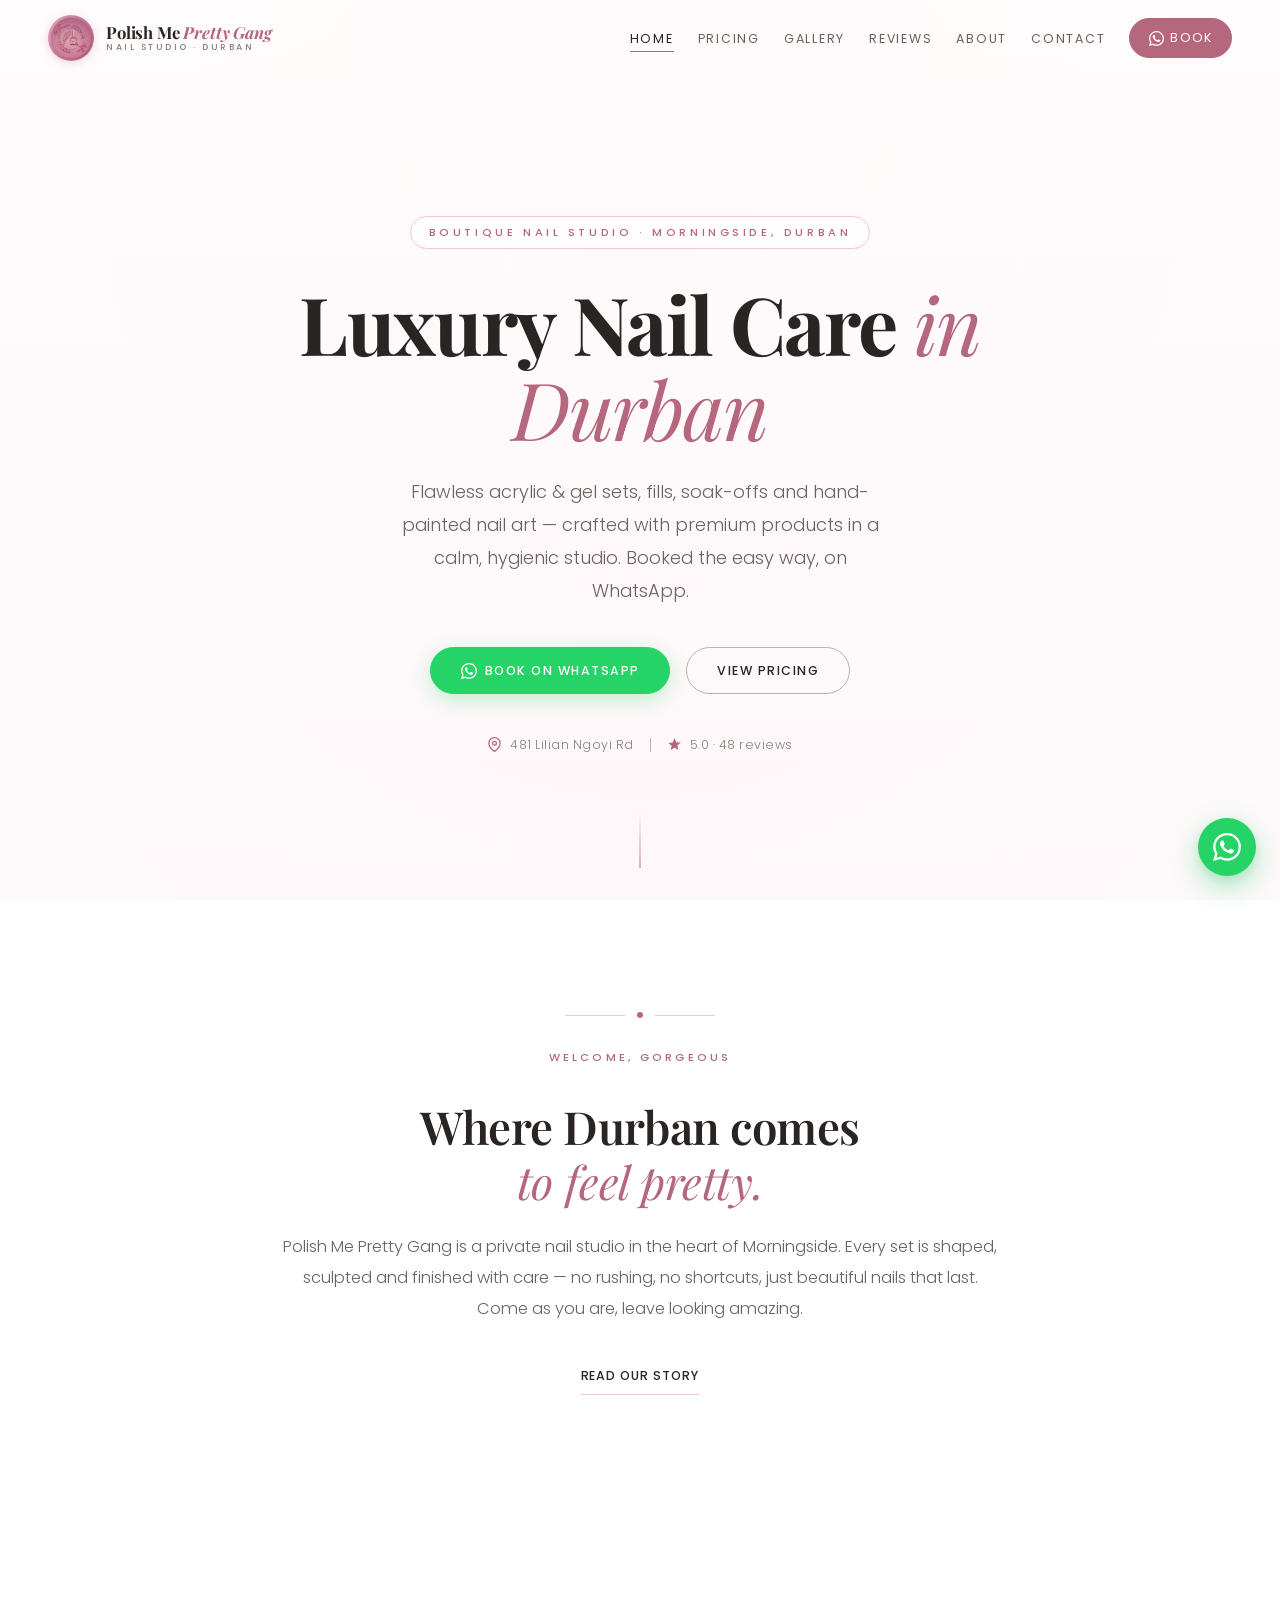
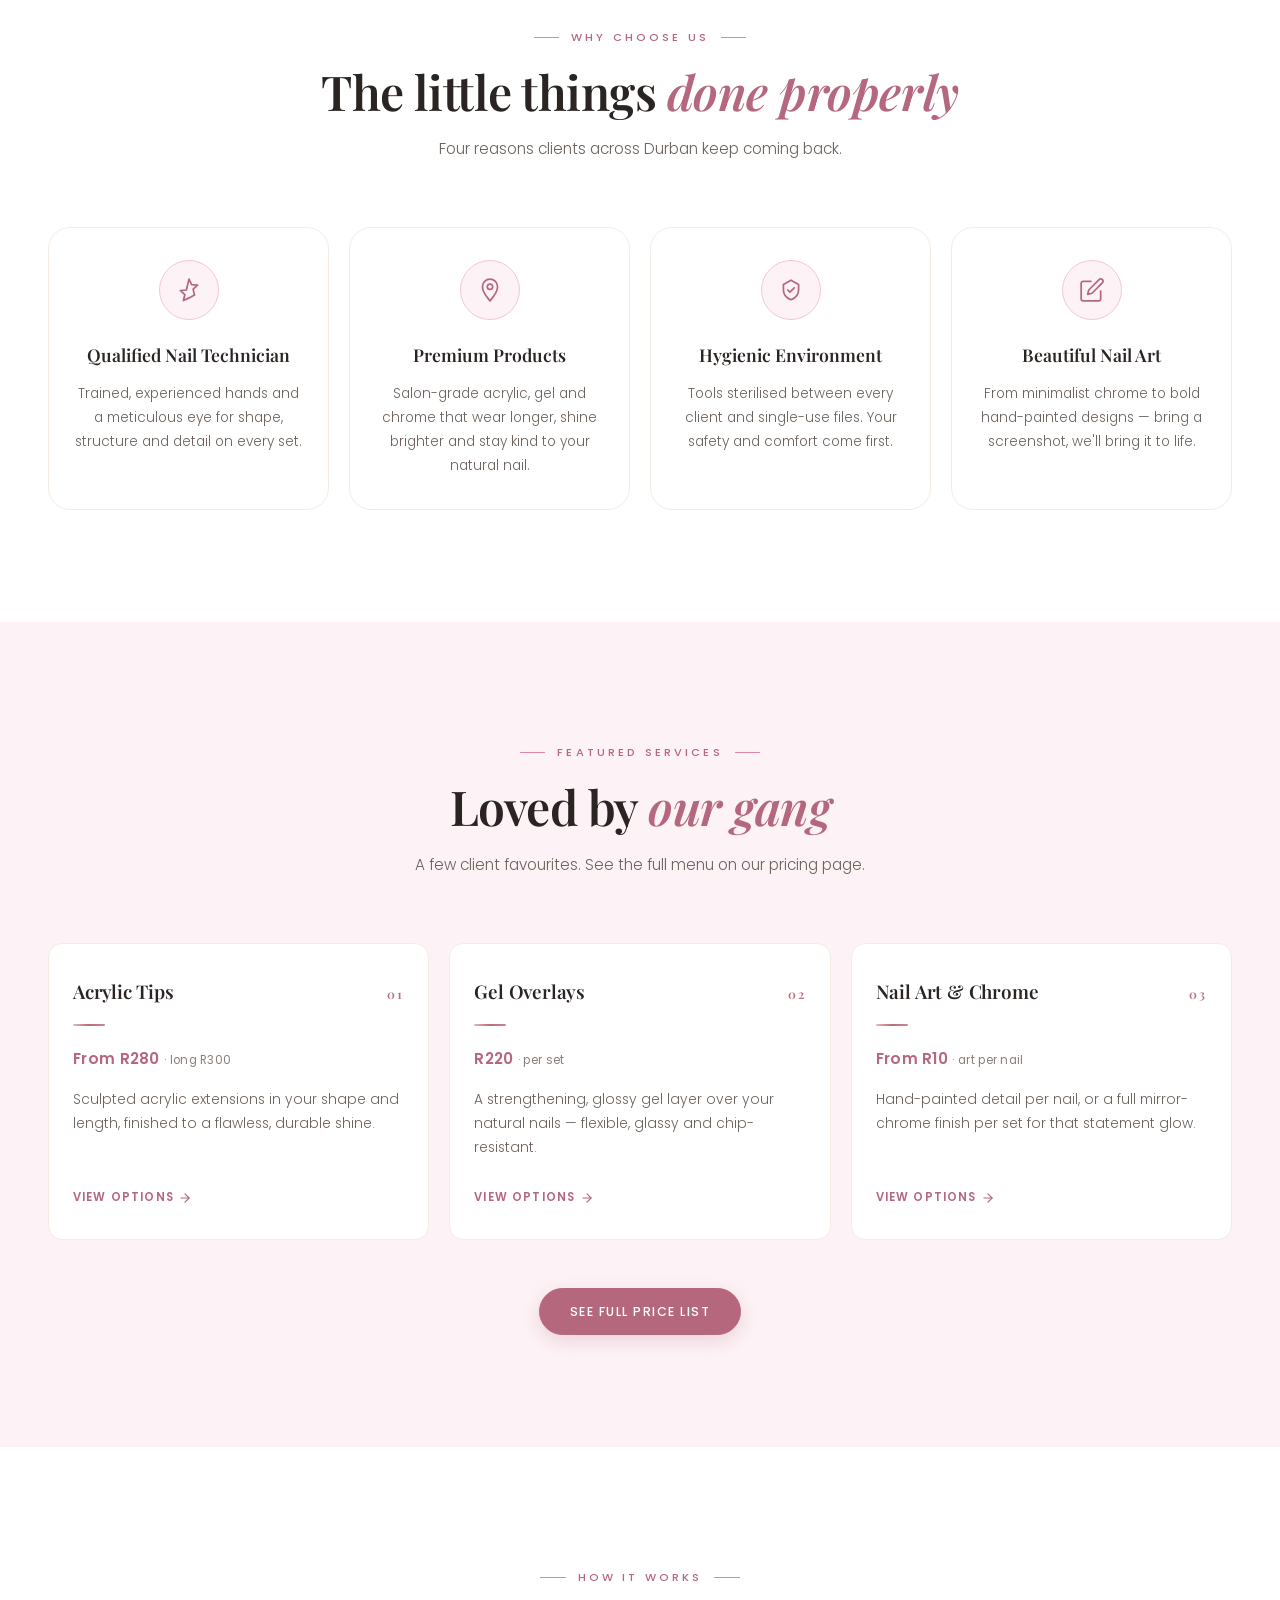
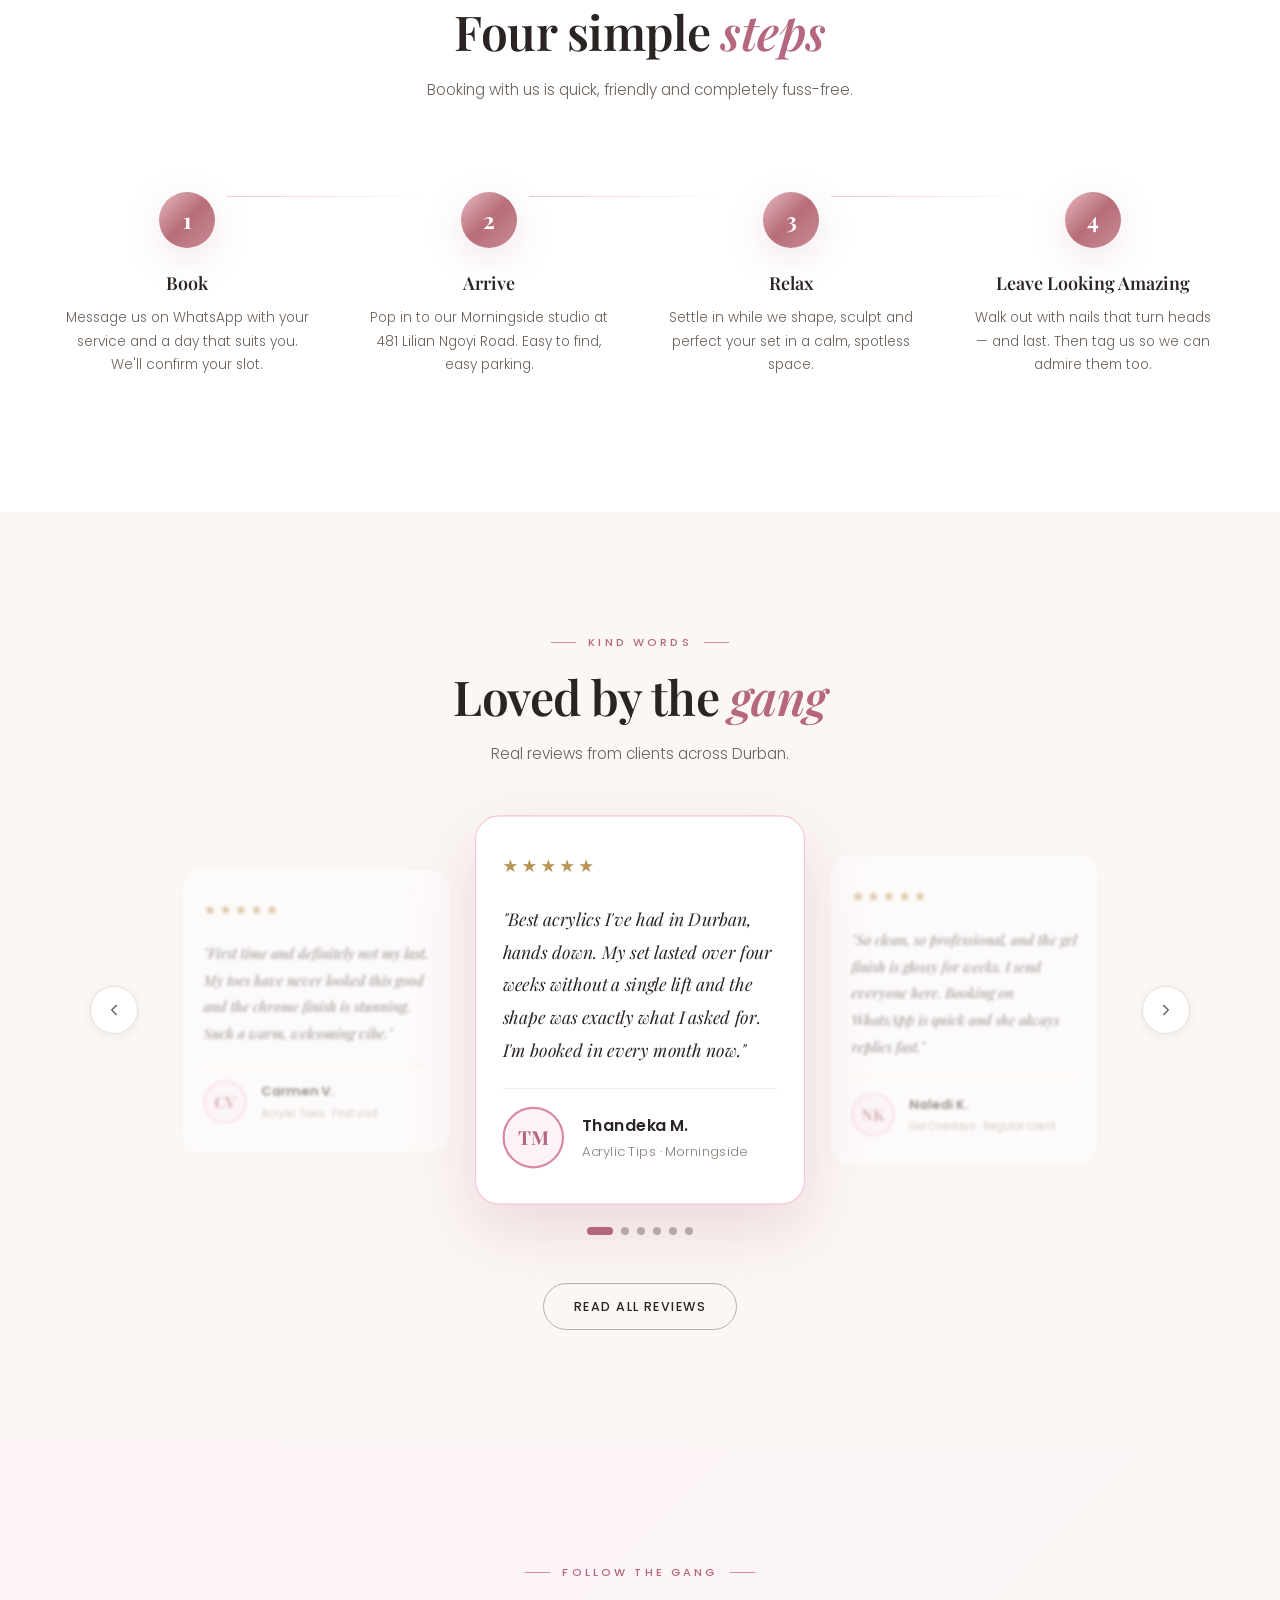
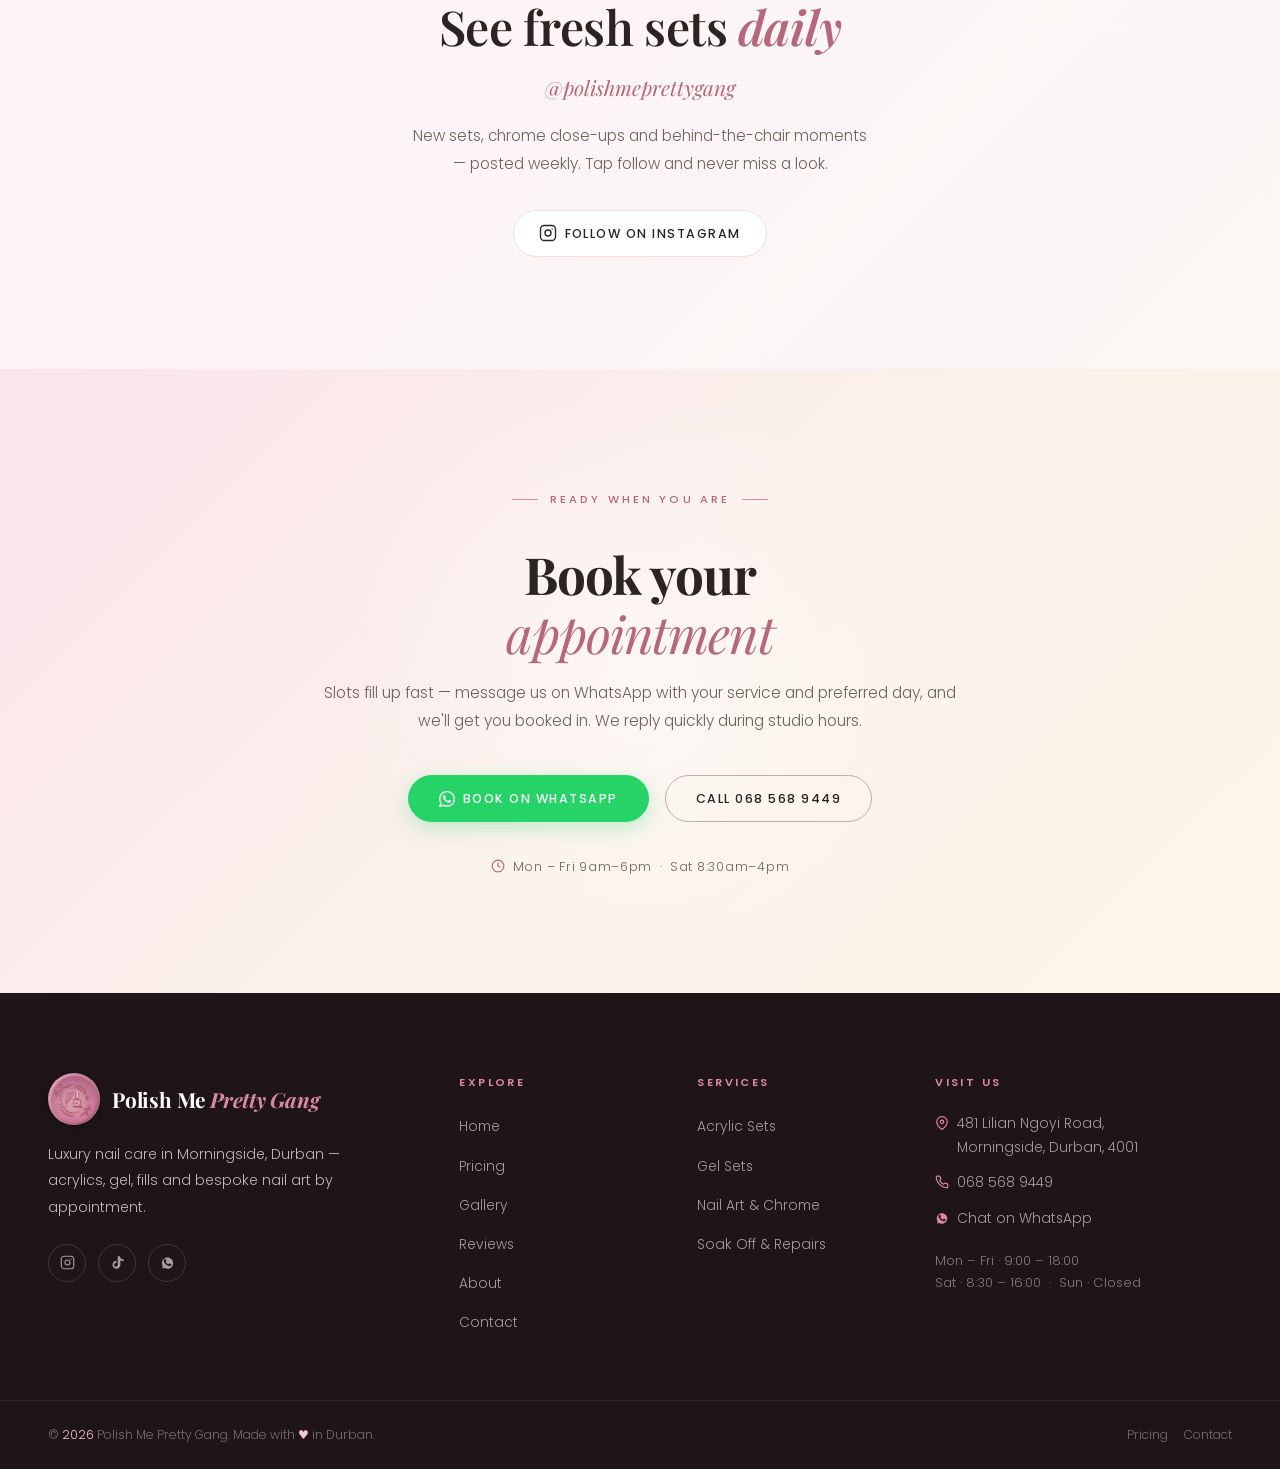
==== commit 5084fe52: "Add files via upload" ====
--- a/index.html
+++ b/index.html
@@ -3,34 +3,110 @@
 <head>
   <meta charset="UTF-8" />
   <meta name="viewport" content="width=device-width, initial-scale=1.0" />
-  <title>Luxe Nails Studio — Premium Nail Art, Sandton</title>
-  <meta name="description" content="Boutique nail studio in Sandton offering bespoke nail art, gel, and acrylic treatments by Zanele Dlamini." />
+
+  <title>Polish Me Pretty Gang | Luxury Nail Care in Durban</title>
+  <meta name="description" content="Polish Me Pretty Gang is a boutique nail studio in Morningside, Durban. Acrylic & gel sets, fills, nail art and chrome — book on WhatsApp. From R160." />
+  <link rel="canonical" href="https://polishmeprettygang.co.za/" />
+  <meta name="robots" content="index, follow" />
+  <meta name="author" content="Polish Me Pretty Gang" />
+  <meta name="theme-color" content="#b5677d" />
+
+  <!-- Open Graph -->
+  <meta property="og:type" content="website" />
+  <meta property="og:site_name" content="Polish Me Pretty Gang" />
+  <meta property="og:title" content="Polish Me Pretty Gang | Luxury Nail Care in Durban" />
+  <meta property="og:description" content="Boutique nail studio in Morningside, Durban. Acrylic & gel sets, fills, nail art and chrome — book on WhatsApp." />
+  <meta property="og:url" content="https://polishmeprettygang.co.za/" />
+  <meta property="og:image" content="https://polishmeprettygang.co.za/assets/logo.jpg" />
+  <meta property="og:image:alt" content="Polish Me Pretty Gang nail studio logo" />
+  <meta property="og:locale" content="en_ZA" />
+
+  <!-- Twitter -->
+  <meta name="twitter:card" content="summary_large_image" />
+  <meta name="twitter:title" content="Polish Me Pretty Gang | Luxury Nail Care in Durban" />
+  <meta name="twitter:description" content="Boutique nail studio in Morningside, Durban. Acrylic & gel sets, fills, nail art and chrome — book on WhatsApp." />
+  <meta name="twitter:image" content="https://polishmeprettygang.co.za/assets/logo.jpg" />
+
+  <!-- Icons / manifest -->
+  <link rel="icon" type="image/jpeg" href="assets/logo.jpg" />
+  <link rel="apple-touch-icon" href="assets/logo.jpg" />
+  <link rel="manifest" href="site.webmanifest" />
+
+  <!-- Fonts & assets -->
   <link rel="preconnect" href="https://fonts.googleapis.com" />
   <link rel="preconnect" href="https://fonts.gstatic.com" crossorigin />
+  <link rel="preconnect" href="https://images.unsplash.com" crossorigin />
   <link href="https://fonts.googleapis.com/css2?family=Playfair+Display:ital,wght@0,400;0,600;0,700;1,400;1,600&family=Poppins:wght@300;400;500;600&display=swap" rel="stylesheet" />
   <link rel="stylesheet" href="styles.css" />
+
+  <!-- Local Business structured data -->
+  <script type="application/ld+json">
+  {
+    "@context": "https://schema.org",
+    "@type": "NailSalon",
+    "@id": "https://polishmeprettygang.co.za/#business",
+    "name": "Polish Me Pretty Gang",
+    "image": "https://polishmeprettygang.co.za/assets/logo.jpg",
+    "logo": "https://polishmeprettygang.co.za/assets/logo.jpg",
+    "url": "https://polishmeprettygang.co.za/",
+    "telephone": "+27685689449",
+    "priceRange": "R50–R300",
+    "currenciesAccepted": "ZAR",
+    "paymentAccepted": "Cash, EFT",
+    "description": "Boutique nail studio in Morningside, Durban offering acrylic and gel sets, fills, soak-offs, nail art and chrome by appointment.",
+    "address": {
+      "@type": "PostalAddress",
+      "streetAddress": "481 Lilian Ngoyi Road, Morningside",
+      "addressLocality": "Durban",
+      "addressRegion": "KwaZulu-Natal",
+      "postalCode": "4001",
+      "addressCountry": "ZA"
+    },
+    "geo": { "@type": "GeoCoordinates", "latitude": -29.8230, "longitude": 31.0120 },
+    "areaServed": { "@type": "City", "name": "Durban" },
+    "hasMap": "https://www.google.com/maps/search/?api=1&query=481+Lilian+Ngoyi+Road+Morningside+Durban",
+    "openingHoursSpecification": [
+      { "@type": "OpeningHoursSpecification", "dayOfWeek": ["Monday","Tuesday","Wednesday","Thursday","Friday"], "opens": "09:00", "closes": "18:00" },
+      { "@type": "OpeningHoursSpecification", "dayOfWeek": "Saturday", "opens": "08:30", "closes": "16:00" }
+    ],
+    "sameAs": [
+      "https://instagram.com/polishmeprettygang",
+      "https://www.tiktok.com/@polishmeprettygang",
+      "https://wa.me/27685689449"
+    ],
+    "aggregateRating": { "@type": "AggregateRating", "ratingValue": "5.0", "reviewCount": "48" }
+  }
+  </script>
 </head>
 <body>
+
+  <a href="#main" class="skip-link">Skip to content</a>
 
   <!-- ===================== NAVBAR ===================== -->
   <header class="navbar" id="navbar">
     <div class="navbar__wrap">
-      <a href="index.html" class="navbar__logo">
-        <span class="logo-accent">Luxe</span> Nails
+      <a href="index.html" class="navbar__logo" aria-label="Polish Me Pretty Gang — home">
+        <img src="assets/logo.jpg" alt="" class="navbar__logo-img" width="46" height="46" />
+        <span class="navbar__logo-text">
+          <span class="navbar__logo-name">Polish Me <em>Pretty Gang</em></span>
+          <span class="navbar__logo-tag">Nail Studio · Durban</span>
+        </span>
       </a>
-      <button class="navbar__toggle" id="navToggle" type="button" aria-label="Toggle navigation" aria-expanded="false">
+      <button class="navbar__toggle" id="navToggle" type="button" aria-label="Toggle navigation" aria-expanded="false" aria-controls="navMenu">
         <span></span><span></span><span></span>
       </button>
       <nav class="navbar__nav" id="navMenu" aria-label="Main navigation">
         <ul class="navbar__list">
-          <li><a href="index.html"   class="nav-link is-page-active">Home</a></li>
+          <li><a href="index.html"   class="nav-link is-page-active" aria-current="page">Home</a></li>
+          <li><a href="pricing.html" class="nav-link">Pricing</a></li>
+          <li><a href="gallery.html" class="nav-link">Gallery</a></li>
+          <li><a href="reviews.html" class="nav-link">Reviews</a></li>
           <li><a href="about.html"   class="nav-link">About</a></li>
-          <li><a href="gallery.html" class="nav-link">Gallery</a></li>
+          <li><a href="contact.html" class="nav-link">Contact</a></li>
           <li>
-            <a href="https://wa.me/27112345678?text=Hi%20Luxe%20Nails%2C%20I%27d%20like%20to%20book%20an%20appointment."
-               class="nav-link nav-link--cta"
-               target="_blank" rel="noopener noreferrer">
-              Book Now
+            <a href="https://wa.me/27685689449?text=Hi%20Polish%20Me%20Pretty%20Gang%21%20I%27d%20like%20to%20book%20an%20appointment." class="nav-link nav-link--cta" target="_blank" rel="noopener noreferrer">
+              <svg viewBox="0 0 24 24" fill="currentColor" aria-hidden="true"><path d="M17.472 14.382c-.297-.149-1.758-.867-2.03-.967-.273-.099-.471-.148-.67.15-.197.297-.767.966-.94 1.164-.173.198-.347.223-.644.075-.297-.15-1.255-.463-2.39-1.475-.883-.788-1.48-1.761-1.653-2.059-.173-.297-.018-.458.13-.606.134-.133.298-.347.446-.52.149-.174.198-.298.298-.497.099-.198.05-.371-.025-.52-.075-.149-.669-1.612-.916-2.207-.242-.579-.487-.5-.669-.51-.173-.008-.371-.01-.57-.01-.198 0-.52.074-.792.372-.272.297-1.04 1.016-1.04 2.479 0 1.462 1.065 2.875 1.213 3.074.149.198 2.096 3.2 5.077 4.487.709.306 1.262.489 1.694.625.712.227 1.36.195 1.871.118.571-.085 1.758-.719 2.006-1.413.248-.694.248-1.289.173-1.413-.074-.124-.272-.198-.57-.347m-5.421 7.403h-.004a9.87 9.87 0 01-5.031-1.378l-.361-.214-3.741.982.998-3.648-.235-.374a9.86 9.86 0 01-1.51-5.26c.001-5.45 4.436-9.884 9.888-9.884 2.64 0 5.122 1.03 6.988 2.898a9.825 9.825 0 012.893 6.994c-.003 5.45-4.437 9.884-9.885 9.884m8.413-18.297A11.815 11.815 0 0012.05 0C5.495 0 .16 5.335.157 11.892c0 2.096.547 4.142 1.588 5.945L.057 24l6.305-1.654a11.882 11.882 0 005.683 1.448h.005c6.554 0 11.89-5.335 11.893-11.893a11.821 11.821 0 00-3.48-8.413"/></svg>
+              Book
             </a>
           </li>
         </ul>
@@ -38,196 +114,278 @@
     </div>
   </header>
 
-  <!-- ===================== HERO ===================== -->
-  <section class="hero" id="hero">
-    <div class="hero__content fade-in">
-      <span class="hero__eyebrow">Boutique Nail Studio · Sandton</span>
-      <h1 class="hero__title">
-        Where Every Detail<br />
-        <em>Is a Work of Art</em>
-      </h1>
-      <p class="hero__sub">
-        Bespoke nail treatments crafted for those who appreciate<br class="hero__br" />
-        the quiet luxury of being truly looked after.
-      </p>
-      <div class="hero__actions">
-        <a href="https://wa.me/27112345678?text=Hi%20Luxe%20Nails%2C%20I%27d%20like%20to%20book%20an%20appointment."
-           class="btn btn--primary"
-           target="_blank" rel="noopener noreferrer">
-          Book Appointment
-        </a>
-        <a href="gallery.html" class="btn btn--outline">View Gallery</a>
-      </div>
-    </div>
-    <a href="#intro" class="hero__scroll" aria-label="Scroll down">
-      <span class="hero__scroll-line"></span>
-    </a>
-  </section>
-
-  <!-- ===================== INTRO ===================== -->
-  <section class="section intro" id="intro">
-    <div class="container">
-      <div class="intro__inner reveal">
-        <div class="intro__divider">
-          <span></span><span class="intro__divider-dot" aria-hidden="true"></span><span></span>
-        </div>
-        <p class="section__eyebrow">The Studio</p>
-        <h2 class="intro__headline">Quiet Luxury,<br /><em>At Your Fingertips.</em></h2>
-        <p class="intro__text">
-          A private nail studio in Sandton — bespoke designs, salon-grade products,
-          and an unhurried space where every set is treated as art.
+  <main id="main">
+
+    <!-- ===================== HERO ===================== -->
+    <section class="hero" id="hero">
+      <div class="hero__content fade-in">
+        <span class="hero__eyebrow">Boutique Nail Studio · Morningside, Durban</span>
+        <h1 class="hero__title">
+          Luxury Nail Care<br class="hero__br" />
+          <em>in Durban</em>
+        </h1>
+        <p class="hero__sub">
+          Flawless acrylic &amp; gel sets, fills, soak-offs and hand-painted nail art —
+          crafted with premium products in a calm, hygienic studio. Booked the easy way, on WhatsApp.
         </p>
-        <a href="about.html" class="btn btn--ghost">Read our story</a>
-      </div>
-    </div>
-  </section>
-
-  <!-- ===================== SERVICES ===================== -->
-  <section class="section services" id="services">
-    <div class="container">
-      <div class="section__header reveal">
-        <p class="section__eyebrow">Services</p>
-        <h2 class="section__title">What We <em>Do Best</em></h2>
-      </div>
-
-      <div class="services__grid" id="servicesGrid">
-
-        <article class="svc-card reveal">
-          <span class="svc-card__num">01</span>
-          <h3 class="svc-card__name">Gel Manicure</h3>
-          <div class="svc-card__divider" aria-hidden="true"></div>
-          <p class="svc-card__price">from R 280</p>
-          <p class="svc-card__desc">Long-wearing gel polish, mirror-smooth finish — chip-free for up to three weeks.</p>
-        </article>
-
-        <article class="svc-card reveal">
-          <span class="svc-card__num">02</span>
-          <h3 class="svc-card__name">Acrylic Full Set</h3>
-          <div class="svc-card__divider" aria-hidden="true"></div>
-          <p class="svc-card__price">from R 400</p>
-          <p class="svc-card__desc">Sculpted acrylic extensions in your shape and length, finished to perfection.</p>
-        </article>
-
-        <article class="svc-card reveal">
-          <span class="svc-card__num">03</span>
-          <h3 class="svc-card__name">Nail Art &amp; Design</h3>
-          <div class="svc-card__divider" aria-hidden="true"></div>
-          <p class="svc-card__price">from R 50 / nail</p>
-          <p class="svc-card__desc">Hand-painted designs, from minimalist linework to elaborate florals.</p>
-        </article>
-
-        <article class="svc-card svc-card--extra">
-          <span class="svc-card__num">04</span>
-          <h3 class="svc-card__name">Classic Manicure</h3>
-          <div class="svc-card__divider" aria-hidden="true"></div>
-          <p class="svc-card__price">from R 180</p>
-          <p class="svc-card__desc">Shape, buff, polish, and a relaxing hand massage. Honest, well-loved care.</p>
-        </article>
-
-        <article class="svc-card svc-card--extra">
-          <span class="svc-card__num">05</span>
-          <h3 class="svc-card__name">Luxury Pedicure</h3>
-          <div class="svc-card__divider" aria-hidden="true"></div>
-          <p class="svc-card__price">from R 320</p>
-          <p class="svc-card__desc">Soak, exfoliate, mask, and finish — a full restoration ritual for your feet.</p>
-        </article>
-
-        <article class="svc-card svc-card--extra">
-          <span class="svc-card__num">06</span>
-          <h3 class="svc-card__name">Gel Overlay</h3>
-          <div class="svc-card__divider" aria-hidden="true"></div>
-          <p class="svc-card__price">from R 240</p>
-          <p class="svc-card__desc">Strengthening gel layer over your natural nails — flexible, glossy, protective.</p>
-        </article>
-
-      </div>
-
-      <div class="services__cta">
-        <button class="btn btn--outline services__toggle" id="servicesToggle" type="button" aria-expanded="false" aria-controls="servicesGrid">
-          <span class="services__toggle-text">Show More Services</span>
-          <svg class="services__toggle-icon" viewBox="0 0 24 24" fill="none" stroke="currentColor" stroke-width="2" stroke-linecap="round" stroke-linejoin="round" aria-hidden="true">
-            <polyline points="6 9 12 15 18 9"/>
-          </svg>
-        </button>
-      </div>
-    </div>
-  </section>
-
-  <!-- ===================== TESTIMONIALS ===================== -->
-  <section class="section testimonials" id="testimonials">
-    <div class="container">
-      <div class="section__header reveal">
-        <p class="section__eyebrow">Kind Words</p>
-        <h2 class="section__title">Client <em>Love</em></h2>
-        <p class="section__sub">Real reviews from clients who keep coming back.</p>
-      </div>
-
-      <div class="carousel reveal" id="carousel">
-        <button class="carousel__btn carousel__btn--prev" id="carouselPrev" type="button" aria-label="Previous testimonial">
-          <svg viewBox="0 0 24 24" fill="none" stroke="currentColor" stroke-width="2" stroke-linecap="round" stroke-linejoin="round" aria-hidden="true"><polyline points="15 18 9 12 15 6"/></svg>
-        </button>
-
-        <div class="carousel__inner" id="carouselInner" aria-live="polite" aria-atomic="true">
-          <div class="t-card t-card--side" id="tCardPrev" aria-hidden="true">
-            <p class="t-card__stars"></p>
-            <blockquote class="t-card__text"></blockquote>
-            <div class="t-card__author">
-              <img class="t-card__avatar" src="" alt="" width="48" height="48" loading="lazy" />
-              <div><p class="t-card__name"></p><p class="t-card__role"></p></div>
-            </div>
-          </div>
-          <div class="t-card t-card--center" id="tCardCenter">
-            <p class="t-card__stars"></p>
-            <blockquote class="t-card__text"></blockquote>
-            <div class="t-card__author">
-              <img class="t-card__avatar" src="" alt="" width="56" height="56" loading="lazy" />
-              <div><p class="t-card__name"></p><p class="t-card__role"></p></div>
-            </div>
-          </div>
-          <div class="t-card t-card--side" id="tCardNext" aria-hidden="true">
-            <p class="t-card__stars"></p>
-            <blockquote class="t-card__text"></blockquote>
-            <div class="t-card__author">
-              <img class="t-card__avatar" src="" alt="" width="48" height="48" loading="lazy" />
-              <div><p class="t-card__name"></p><p class="t-card__role"></p></div>
-            </div>
-          </div>
-        </div>
-
-        <button class="carousel__btn carousel__btn--next" id="carouselNext" type="button" aria-label="Next testimonial">
-          <svg viewBox="0 0 24 24" fill="none" stroke="currentColor" stroke-width="2" stroke-linecap="round" stroke-linejoin="round" aria-hidden="true"><polyline points="9 18 15 12 9 6"/></svg>
-        </button>
-      </div>
-
-      <div class="carousel__dots" id="carouselDots" role="tablist" aria-label="Testimonial navigation"></div>
-    </div>
-  </section>
-
-  <!-- ===================== CTA ===================== -->
-  <section class="section cta-section" id="contact">
-    <div class="container">
-      <div class="cta-section__inner reveal">
-        <p class="section__eyebrow">Reserve Your Chair</p>
-        <h2 class="cta-section__title">Book Your<br /><em>Appointment</em></h2>
-        <p class="cta-section__sub">
-          Slots fill quickly — message or call to find your spot.
-          We'll respond within the hour during studio hours.
-        </p>
-        <div class="cta-section__actions">
-          <a href="https://wa.me/27112345678?text=Hi%20Luxe%20Nails%2C%20I%27d%20like%20to%20book%20an%20appointment."
-             class="btn btn--primary"
-             target="_blank" rel="noopener noreferrer">
+        <div class="hero__actions">
+          <a href="https://wa.me/27685689449?text=Hi%20Polish%20Me%20Pretty%20Gang%21%20I%27d%20like%20to%20book%20an%20appointment." class="btn btn--whatsapp" target="_blank" rel="noopener noreferrer">
+            <svg viewBox="0 0 24 24" fill="currentColor" aria-hidden="true"><path d="M17.472 14.382c-.297-.149-1.758-.867-2.03-.967-.273-.099-.471-.148-.67.15-.197.297-.767.966-.94 1.164-.173.198-.347.223-.644.075-.297-.15-1.255-.463-2.39-1.475-.883-.788-1.48-1.761-1.653-2.059-.173-.297-.018-.458.13-.606.134-.133.298-.347.446-.52.149-.174.198-.298.298-.497.099-.198.05-.371-.025-.52-.075-.149-.669-1.612-.916-2.207-.242-.579-.487-.5-.669-.51-.173-.008-.371-.01-.57-.01-.198 0-.52.074-.792.372-.272.297-1.04 1.016-1.04 2.479 0 1.462 1.065 2.875 1.213 3.074.149.198 2.096 3.2 5.077 4.487.709.306 1.262.489 1.694.625.712.227 1.36.195 1.871.118.571-.085 1.758-.719 2.006-1.413.248-.694.248-1.289.173-1.413-.074-.124-.272-.198-.57-.347m-5.421 7.403h-.004a9.87 9.87 0 01-5.031-1.378l-.361-.214-3.741.982.998-3.648-.235-.374a9.86 9.86 0 01-1.51-5.26c.001-5.45 4.436-9.884 9.888-9.884 2.64 0 5.122 1.03 6.988 2.898a9.825 9.825 0 012.893 6.994c-.003 5.45-4.437 9.884-9.885 9.884m8.413-18.297A11.815 11.815 0 0012.05 0C5.495 0 .16 5.335.157 11.892c0 2.096.547 4.142 1.588 5.945L.057 24l6.305-1.654a11.882 11.882 0 005.683 1.448h.005c6.554 0 11.89-5.335 11.893-11.893a11.821 11.821 0 00-3.48-8.413"/></svg>
             Book on WhatsApp
           </a>
-          <a href="tel:+27112345678" class="btn btn--outline">Call the Studio</a>
-        </div>
-        <p class="cta-section__hours">
-          <svg viewBox="0 0 24 24" fill="none" stroke="currentColor" stroke-width="2" width="14" height="14" aria-hidden="true"><circle cx="12" cy="12" r="10"/><polyline points="12 6 12 12 16 14"/></svg>
-          Monday – Saturday &nbsp;·&nbsp; 9:00 AM – 6:00 PM
+          <a href="pricing.html" class="btn btn--outline">View Pricing</a>
+        </div>
+        <p class="hero__meta">
+          <span>
+            <svg viewBox="0 0 24 24" fill="none" stroke="currentColor" stroke-width="2" aria-hidden="true"><path d="M21 10c0 7-9 13-9 13s-9-6-9-13a9 9 0 0118 0z"/><circle cx="12" cy="10" r="3"/></svg>
+            481 Lilian Ngoyi Rd
+          </span>
+          <span class="hero__meta-divider" aria-hidden="true"></span>
+          <span><svg viewBox="0 0 24 24" fill="currentColor" aria-hidden="true"><path d="M12 2l2.9 6.3 6.9.6-5.2 4.6 1.6 6.8L12 17.3 5.8 20.9l1.6-6.8L2.2 9.5l6.9-.6L12 2z"/></svg> 5.0 · 48 reviews</span>
         </p>
       </div>
-    </div>
-  </section>
+      <a href="#intro" class="hero__scroll" aria-label="Scroll to content">
+        <span class="hero__scroll-line"></span>
+      </a>
+    </section>
+
+    <!-- ===================== INTRO ===================== -->
+    <section class="section intro" id="intro">
+      <div class="container">
+        <div class="intro__inner reveal">
+          <div class="intro__divider" aria-hidden="true">
+            <span class="intro__divider-dot"></span>
+          </div>
+          <p class="section__eyebrow section__eyebrow--solo">Welcome, gorgeous</p>
+          <h2 class="intro__headline">Where Durban comes<br /><em>to feel pretty.</em></h2>
+          <p class="intro__text">
+            Polish Me Pretty Gang is a private nail studio in the heart of Morningside.
+            Every set is shaped, sculpted and finished with care — no rushing, no shortcuts,
+            just beautiful nails that last. Come as you are, leave looking amazing.
+          </p>
+          <a href="about.html" class="btn btn--ghost">Read our story</a>
+        </div>
+      </div>
+    </section>
+
+    <!-- ===================== WHY CHOOSE US ===================== -->
+    <section class="section why-cards" id="why">
+      <div class="container">
+        <div class="section__header reveal">
+          <p class="section__eyebrow">Why Choose Us</p>
+          <h2 class="section__title">The little things <em>done properly</em></h2>
+          <p class="section__sub">Four reasons clients across Durban keep coming back.</p>
+        </div>
+
+        <div class="why-cards__grid">
+          <article class="why-card reveal">
+            <span class="why-card__icon">
+              <svg viewBox="0 0 24 24" fill="none" stroke="currentColor" stroke-width="1.6" stroke-linecap="round" stroke-linejoin="round" aria-hidden="true"><path d="M12 2l2.4 5 5.6.5-4.2 3.7 1.3 5.5L12 19.3 6.9 21.7l1.3-5.5L4 12.5l5.6-.5L12 2z"/></svg>
+            </span>
+            <h3 class="why-card__title">Qualified Nail Technician</h3>
+            <p class="why-card__text">Trained, experienced hands and a meticulous eye for shape, structure and detail on every set.</p>
+          </article>
+
+          <article class="why-card reveal">
+            <span class="why-card__icon">
+              <svg viewBox="0 0 24 24" fill="none" stroke="currentColor" stroke-width="1.6" stroke-linecap="round" stroke-linejoin="round" aria-hidden="true"><path d="M12 2a7 7 0 017 7c0 5-7 13-7 13S5 14 5 9a7 7 0 017-7z"/><circle cx="12" cy="9" r="2.5"/></svg>
+            </span>
+            <h3 class="why-card__title">Premium Products</h3>
+            <p class="why-card__text">Salon-grade acrylic, gel and chrome that wear longer, shine brighter and stay kind to your natural nail.</p>
+          </article>
+
+          <article class="why-card reveal">
+            <span class="why-card__icon">
+              <svg viewBox="0 0 24 24" fill="none" stroke="currentColor" stroke-width="1.6" stroke-linecap="round" stroke-linejoin="round" aria-hidden="true"><path d="M9 12l2 2 4-4"/><path d="M12 3l7 4v5c0 4.5-3 7.5-7 9-4-1.5-7-4.5-7-9V7l7-4z"/></svg>
+            </span>
+            <h3 class="why-card__title">Hygienic Environment</h3>
+            <p class="why-card__text">Tools sterilised between every client and single-use files. Your safety and comfort come first.</p>
+          </article>
+
+          <article class="why-card reveal">
+            <span class="why-card__icon">
+              <svg viewBox="0 0 24 24" fill="none" stroke="currentColor" stroke-width="1.6" stroke-linecap="round" stroke-linejoin="round" aria-hidden="true"><path d="M11 4H4a2 2 0 00-2 2v14a2 2 0 002 2h14a2 2 0 002-2v-7"/><path d="M18.5 2.5a2.121 2.121 0 013 3L12 15l-4 1 1-4 9.5-9.5z"/></svg>
+            </span>
+            <h3 class="why-card__title">Beautiful Nail Art</h3>
+            <p class="why-card__text">From minimalist chrome to bold hand-painted designs — bring a screenshot, we'll bring it to life.</p>
+          </article>
+        </div>
+      </div>
+    </section>
+
+    <!-- ===================== FEATURED SERVICES ===================== -->
+    <section class="section featured" id="services">
+      <div class="container">
+        <div class="section__header reveal">
+          <p class="section__eyebrow">Featured Services</p>
+          <h2 class="section__title">Loved by <em>our gang</em></h2>
+          <p class="section__sub">A few client favourites. See the full menu on our pricing page.</p>
+        </div>
+
+        <div class="featured__grid">
+          <article class="svc-card reveal">
+            <div class="svc-card__head">
+              <h3 class="svc-card__name">Acrylic Tips</h3>
+              <span class="svc-card__num">01</span>
+            </div>
+            <div class="svc-card__divider" aria-hidden="true"></div>
+            <p class="svc-card__price">From R280 <span>· long R300</span></p>
+            <p class="svc-card__desc">Sculpted acrylic extensions in your shape and length, finished to a flawless, durable shine.</p>
+            <a href="pricing.html#acrylic" class="svc-card__link">View options <svg viewBox="0 0 24 24" fill="none" stroke="currentColor" stroke-width="2" stroke-linecap="round" stroke-linejoin="round" aria-hidden="true"><line x1="5" y1="12" x2="19" y2="12"/><polyline points="12 5 19 12 12 19"/></svg></a>
+          </article>
+
+          <article class="svc-card reveal">
+            <div class="svc-card__head">
+              <h3 class="svc-card__name">Gel Overlays</h3>
+              <span class="svc-card__num">02</span>
+            </div>
+            <div class="svc-card__divider" aria-hidden="true"></div>
+            <p class="svc-card__price">R220 <span>· per set</span></p>
+            <p class="svc-card__desc">A strengthening, glossy gel layer over your natural nails — flexible, glassy and chip-resistant.</p>
+            <a href="pricing.html#gel" class="svc-card__link">View options <svg viewBox="0 0 24 24" fill="none" stroke="currentColor" stroke-width="2" stroke-linecap="round" stroke-linejoin="round" aria-hidden="true"><line x1="5" y1="12" x2="19" y2="12"/><polyline points="12 5 19 12 12 19"/></svg></a>
+          </article>
+
+          <article class="svc-card reveal">
+            <div class="svc-card__head">
+              <h3 class="svc-card__name">Nail Art &amp; Chrome</h3>
+              <span class="svc-card__num">03</span>
+            </div>
+            <div class="svc-card__divider" aria-hidden="true"></div>
+            <p class="svc-card__price">From R10 <span>· art per nail</span></p>
+            <p class="svc-card__desc">Hand-painted detail per nail, or a full mirror-chrome finish per set for that statement glow.</p>
+            <a href="pricing.html#extras" class="svc-card__link">View options <svg viewBox="0 0 24 24" fill="none" stroke="currentColor" stroke-width="2" stroke-linecap="round" stroke-linejoin="round" aria-hidden="true"><line x1="5" y1="12" x2="19" y2="12"/><polyline points="12 5 19 12 12 19"/></svg></a>
+          </article>
+        </div>
+
+        <div class="featured__cta">
+          <a href="pricing.html" class="btn btn--primary">See Full Price List</a>
+        </div>
+      </div>
+    </section>
+
+    <!-- ===================== PROCESS ===================== -->
+    <section class="section process" id="process">
+      <div class="container">
+        <div class="section__header reveal">
+          <p class="section__eyebrow">How It Works</p>
+          <h2 class="section__title">Four simple <em>steps</em></h2>
+          <p class="section__sub">Booking with us is quick, friendly and completely fuss-free.</p>
+        </div>
+
+        <div class="process__grid">
+          <div class="process__step reveal">
+            <span class="process__num">1</span>
+            <h3 class="process__title">Book</h3>
+            <p class="process__text">Message us on WhatsApp with your service and a day that suits you. We'll confirm your slot.</p>
+          </div>
+          <div class="process__step reveal">
+            <span class="process__num">2</span>
+            <h3 class="process__title">Arrive</h3>
+            <p class="process__text">Pop in to our Morningside studio at 481 Lilian Ngoyi Road. Easy to find, easy parking.</p>
+          </div>
+          <div class="process__step reveal">
+            <span class="process__num">3</span>
+            <h3 class="process__title">Relax</h3>
+            <p class="process__text">Settle in while we shape, sculpt and perfect your set in a calm, spotless space.</p>
+          </div>
+          <div class="process__step reveal">
+            <span class="process__num">4</span>
+            <h3 class="process__title">Leave Looking Amazing</h3>
+            <p class="process__text">Walk out with nails that turn heads — and last. Then tag us so we can admire them too.</p>
+          </div>
+        </div>
+      </div>
+    </section>
+
+    <!-- ===================== TESTIMONIALS ===================== -->
+    <section class="section testimonials" id="testimonials" aria-label="Client testimonials">
+      <div class="container">
+        <div class="section__header reveal">
+          <p class="section__eyebrow">Kind Words</p>
+          <h2 class="section__title">Loved by the <em>gang</em></h2>
+          <p class="section__sub">Real reviews from clients across Durban.</p>
+        </div>
+
+        <div class="carousel reveal" id="carousel">
+          <button class="carousel__btn carousel__btn--prev" id="carouselPrev" type="button" aria-label="Previous testimonial">
+            <svg viewBox="0 0 24 24" fill="none" stroke="currentColor" stroke-width="2" stroke-linecap="round" stroke-linejoin="round" aria-hidden="true"><polyline points="15 18 9 12 15 6"/></svg>
+          </button>
+
+          <div class="carousel__inner" id="carouselInner" aria-live="polite" aria-atomic="true">
+            <div class="t-card t-card--side" id="tCardPrev" aria-hidden="true">
+              <p class="t-card__stars"></p>
+              <blockquote class="t-card__text"></blockquote>
+              <div class="t-card__author"><span class="t-card__avatar" aria-hidden="true"></span><div><p class="t-card__name"></p><p class="t-card__role"></p></div></div>
+            </div>
+            <div class="t-card t-card--center" id="tCardCenter">
+              <p class="t-card__stars"></p>
+              <blockquote class="t-card__text"></blockquote>
+              <div class="t-card__author"><span class="t-card__avatar" aria-hidden="true"></span><div><p class="t-card__name"></p><p class="t-card__role"></p></div></div>
+            </div>
+            <div class="t-card t-card--side" id="tCardNext" aria-hidden="true">
+              <p class="t-card__stars"></p>
+              <blockquote class="t-card__text"></blockquote>
+              <div class="t-card__author"><span class="t-card__avatar" aria-hidden="true"></span><div><p class="t-card__name"></p><p class="t-card__role"></p></div></div>
+            </div>
+          </div>
+
+          <button class="carousel__btn carousel__btn--next" id="carouselNext" type="button" aria-label="Next testimonial">
+            <svg viewBox="0 0 24 24" fill="none" stroke="currentColor" stroke-width="2" stroke-linecap="round" stroke-linejoin="round" aria-hidden="true"><polyline points="9 18 15 12 9 6"/></svg>
+          </button>
+        </div>
+
+        <div class="carousel__dots" id="carouselDots" role="tablist" aria-label="Testimonial navigation"></div>
+
+        <div class="featured__cta">
+          <a href="reviews.html" class="btn btn--outline">Read All Reviews</a>
+        </div>
+      </div>
+    </section>
+
+    <!-- ===================== INSTAGRAM CTA ===================== -->
+    <section class="section insta-cta">
+      <div class="container">
+        <div class="insta-cta__inner reveal">
+          <p class="section__eyebrow">Follow The Gang</p>
+          <h2 class="section__title">See fresh sets <em>daily</em></h2>
+          <a href="https://instagram.com/polishmeprettygang" class="insta-cta__handle" target="_blank" rel="noopener noreferrer">@polishmeprettygang</a>
+          <p class="section__sub">New sets, chrome close-ups and behind-the-chair moments — posted weekly. Tap follow and never miss a look.</p>
+          <div class="insta-cta__buttons">
+            <a href="https://instagram.com/polishmeprettygang" class="btn btn--social btn--social-ig" target="_blank" rel="noopener noreferrer">
+              <svg viewBox="0 0 24 24" fill="none" stroke="currentColor" stroke-width="1.8" aria-hidden="true"><rect x="2" y="2" width="20" height="20" rx="5"/><circle cx="12" cy="12" r="4"/><circle cx="17.5" cy="6.5" r="1" fill="currentColor" stroke="none"/></svg>
+              Follow on Instagram
+            </a>
+          </div>
+        </div>
+      </div>
+    </section>
+
+    <!-- ===================== CTA ===================== -->
+    <section class="section cta-section" id="book">
+      <div class="container">
+        <div class="cta-section__inner reveal">
+          <p class="section__eyebrow">Ready When You Are</p>
+          <h2 class="cta-section__title">Book your<br /><em>appointment</em></h2>
+          <p class="cta-section__sub">
+            Slots fill up fast — message us on WhatsApp with your service and preferred day,
+            and we'll get you booked in. We reply quickly during studio hours.
+          </p>
+          <div class="cta-section__actions">
+            <a href="https://wa.me/27685689449?text=Hi%20Polish%20Me%20Pretty%20Gang%21%20I%27d%20like%20to%20book%20an%20appointment." class="btn btn--whatsapp" target="_blank" rel="noopener noreferrer">
+              <svg viewBox="0 0 24 24" fill="currentColor" aria-hidden="true"><path d="M17.472 14.382c-.297-.149-1.758-.867-2.03-.967-.273-.099-.471-.148-.67.15-.197.297-.767.966-.94 1.164-.173.198-.347.223-.644.075-.297-.15-1.255-.463-2.39-1.475-.883-.788-1.48-1.761-1.653-2.059-.173-.297-.018-.458.13-.606.134-.133.298-.347.446-.52.149-.174.198-.298.298-.497.099-.198.05-.371-.025-.52-.075-.149-.669-1.612-.916-2.207-.242-.579-.487-.5-.669-.51-.173-.008-.371-.01-.57-.01-.198 0-.52.074-.792.372-.272.297-1.04 1.016-1.04 2.479 0 1.462 1.065 2.875 1.213 3.074.149.198 2.096 3.2 5.077 4.487.709.306 1.262.489 1.694.625.712.227 1.36.195 1.871.118.571-.085 1.758-.719 2.006-1.413.248-.694.248-1.289.173-1.413-.074-.124-.272-.198-.57-.347m-5.421 7.403h-.004a9.87 9.87 0 01-5.031-1.378l-.361-.214-3.741.982.998-3.648-.235-.374a9.86 9.86 0 01-1.51-5.26c.001-5.45 4.436-9.884 9.888-9.884 2.64 0 5.122 1.03 6.988 2.898a9.825 9.825 0 012.893 6.994c-.003 5.45-4.437 9.884-9.885 9.884m8.413-18.297A11.815 11.815 0 0012.05 0C5.495 0 .16 5.335.157 11.892c0 2.096.547 4.142 1.588 5.945L.057 24l6.305-1.654a11.882 11.882 0 005.683 1.448h.005c6.554 0 11.89-5.335 11.893-11.893a11.821 11.821 0 00-3.48-8.413"/></svg>
+              Book on WhatsApp
+            </a>
+            <a href="tel:+27685689449" class="btn btn--outline">Call 068 568 9449</a>
+          </div>
+          <p class="cta-section__hours">
+            <svg viewBox="0 0 24 24" fill="none" stroke="currentColor" stroke-width="2" width="14" height="14" aria-hidden="true"><circle cx="12" cy="12" r="10"/><polyline points="12 6 12 12 16 14"/></svg>
+            Mon – Fri 9am–6pm &nbsp;·&nbsp; Sat 8:30am–4pm
+          </p>
+        </div>
+      </div>
+    </section>
+
+  </main>
 
   <!-- ===================== FOOTER ===================== -->
   <footer class="footer">
@@ -235,48 +393,62 @@
       <div class="container footer__grid">
 
         <div class="footer__brand">
-          <p class="footer__logo"><span>Luxe</span> Nails</p>
-          <p class="footer__tagline">A boutique nail studio for those who notice the details.</p>
+          <div class="footer__brand-row">
+            <img src="assets/logo.jpg" alt="" class="footer__logo-img" width="52" height="52" loading="lazy" />
+            <p class="footer__logo">Polish Me <span>Pretty Gang</span></p>
+          </div>
+          <p class="footer__tagline">Luxury nail care in Morningside, Durban — acrylics, gel, fills and bespoke nail art by appointment.</p>
           <div class="footer__social">
-            <a href="https://instagram.com/luxenails" target="_blank" rel="noopener noreferrer" class="footer__social-link" aria-label="Instagram">
+            <a href="https://instagram.com/polishmeprettygang" target="_blank" rel="noopener noreferrer" class="footer__social-link" aria-label="Instagram">
               <svg viewBox="0 0 24 24" fill="none" stroke="currentColor" stroke-width="1.8" aria-hidden="true"><rect x="2" y="2" width="20" height="20" rx="5"/><circle cx="12" cy="12" r="4"/><circle cx="17.5" cy="6.5" r="1" fill="currentColor" stroke="none"/></svg>
             </a>
-            <a href="https://tiktok.com/@luxenails" target="_blank" rel="noopener noreferrer" class="footer__social-link" aria-label="TikTok">
+            <a href="https://www.tiktok.com/@polishmeprettygang" target="_blank" rel="noopener noreferrer" class="footer__social-link" aria-label="TikTok">
               <svg viewBox="0 0 24 24" fill="currentColor" aria-hidden="true"><path d="M19.59 6.69a4.83 4.83 0 01-3.77-4.25V2h-3.45v13.67a2.89 2.89 0 01-5.2 1.74 2.89 2.89 0 012.31-4.64 2.93 2.93 0 01.88.13V9.4a6.84 6.84 0 00-1-.05A6.33 6.33 0 005.8 20.1a6.34 6.34 0 0010.86-4.43V8.42a8.16 8.16 0 005.16 1.71V6.7a4.85 4.85 0 01-2.23-.01z"/></svg>
             </a>
-            <a href="https://wa.me/27112345678" target="_blank" rel="noopener noreferrer" class="footer__social-link" aria-label="WhatsApp">
+            <a href="https://wa.me/27685689449" target="_blank" rel="noopener noreferrer" class="footer__social-link" aria-label="WhatsApp">
               <svg viewBox="0 0 24 24" fill="currentColor" aria-hidden="true"><path d="M17.5 14.4c-.3-.1-1.7-.9-2-1s-.5-.1-.7.1c-.2.3-.7 1-.9 1.2s-.4.2-.6.1-1.3-.5-2.4-1.5c-.9-.8-1.5-1.8-1.7-2.1s0-.5.1-.6.3-.3.4-.5c.1-.2.2-.3.3-.5s.1-.4 0-.5-.7-1.6-.9-2.2c-.3-.6-.5-.5-.7-.5h-.6c-.2 0-.5.1-.8.4s-1 1-1 2.5 1.1 2.9 1.2 3.1c.1.2 2.1 3.2 5.1 4.5.7.3 1.3.5 1.7.6.7.2 1.4.2 1.9.1.6-.1 1.7-.7 2-1.4.2-.7.2-1.3.2-1.4-.2-.2-.4-.3-.6-.4M12 22h-.1c-1.7 0-3.3-.4-4.8-1.3l-3.5.9.9-3.4C3.5 16.6 3 14.9 3 13c0-5 4-9 9-9 2.4 0 4.7 1 6.4 2.6S21 10.6 21 13c0 5-4 9-9 9z"/></svg>
             </a>
           </div>
         </div>
 
         <div class="footer__col">
-          <h4 class="footer__col-title">Explore</h4>
+          <h2 class="footer__col-title">Explore</h2>
           <ul class="footer__links">
             <li><a href="index.html"   class="footer__link">Home</a></li>
+            <li><a href="pricing.html" class="footer__link">Pricing</a></li>
+            <li><a href="gallery.html" class="footer__link">Gallery</a></li>
+            <li><a href="reviews.html" class="footer__link">Reviews</a></li>
             <li><a href="about.html"   class="footer__link">About</a></li>
-            <li><a href="gallery.html" class="footer__link">Gallery</a></li>
-            <li><a href="https://wa.me/27112345678?text=Hi%20Luxe%20Nails%2C%20I%27d%20like%20to%20book%20an%20appointment." target="_blank" rel="noopener noreferrer" class="footer__link">Book Now</a></li>
+            <li><a href="contact.html" class="footer__link">Contact</a></li>
           </ul>
         </div>
 
         <div class="footer__col">
-          <h4 class="footer__col-title">Get In Touch</h4>
+          <h2 class="footer__col-title">Services</h2>
+          <ul class="footer__links">
+            <li><a href="pricing.html#acrylic" class="footer__link">Acrylic Sets</a></li>
+            <li><a href="pricing.html#gel"     class="footer__link">Gel Sets</a></li>
+            <li><a href="pricing.html#extras"  class="footer__link">Nail Art &amp; Chrome</a></li>
+            <li><a href="pricing.html#extras"  class="footer__link">Soak Off &amp; Repairs</a></li>
+          </ul>
+        </div>
+
+        <div class="footer__col">
+          <h2 class="footer__col-title">Visit Us</h2>
           <address class="footer__address">
-            <p>12 Blossom Street<br />Sandton, Johannesburg, 2196</p>
+            <p class="footer__contact-line">
+              <svg viewBox="0 0 24 24" fill="none" stroke="currentColor" stroke-width="2" aria-hidden="true"><path d="M21 10c0 7-9 13-9 13s-9-6-9-13a9 9 0 0118 0z"/><circle cx="12" cy="10" r="3"/></svg>
+              481 Lilian Ngoyi Road,<br />Morningside, Durban, 4001
+            </p>
             <p class="footer__contact-line">
               <svg viewBox="0 0 24 24" fill="none" stroke="currentColor" stroke-width="2" aria-hidden="true"><path d="M22 16.92v3a2 2 0 01-2.18 2 19.79 19.79 0 01-8.63-3.07 19.5 19.5 0 01-6-6 19.79 19.79 0 01-3.07-8.67A2 2 0 014.11 2h3a2 2 0 012 1.72 12.84 12.84 0 00.7 2.81 2 2 0 01-.45 2.11L8.09 9.91a16 16 0 006 6l1.27-1.27a2 2 0 012.11-.45 12.84 12.84 0 002.81.7A2 2 0 0122 16.92z"/></svg>
-              <a href="tel:+27112345678" class="footer__link">+27 11 234 5678</a>
+              <a href="tel:+27685689449" class="footer__link">068 568 9449</a>
             </p>
             <p class="footer__contact-line">
               <svg viewBox="0 0 24 24" fill="currentColor" aria-hidden="true"><path d="M17.5 14.4c-.3-.1-1.7-.9-2-1s-.5-.1-.7.1c-.2.3-.7 1-.9 1.2s-.4.2-.6.1-1.3-.5-2.4-1.5c-.9-.8-1.5-1.8-1.7-2.1s0-.5.1-.6.3-.3.4-.5c.1-.2.2-.3.3-.5s.1-.4 0-.5-.7-1.6-.9-2.2c-.3-.6-.5-.5-.7-.5h-.6c-.2 0-.5.1-.8.4s-1 1-1 2.5 1.1 2.9 1.2 3.1c.1.2 2.1 3.2 5.1 4.5.7.3 1.3.5 1.7.6.7.2 1.4.2 1.9.1.6-.1 1.7-.7 2-1.4.2-.7.2-1.3.2-1.4-.2-.2-.4-.3-.6-.4M12 22h-.1c-1.7 0-3.3-.4-4.8-1.3l-3.5.9.9-3.4C3.5 16.6 3 14.9 3 13c0-5 4-9 9-9 2.4 0 4.7 1 6.4 2.6S21 10.6 21 13c0 5-4 9-9 9z"/></svg>
-              <a href="https://wa.me/27112345678" target="_blank" rel="noopener noreferrer" class="footer__link">WhatsApp Us</a>
+              <a href="https://wa.me/27685689449" target="_blank" rel="noopener noreferrer" class="footer__link">Chat on WhatsApp</a>
             </p>
-            <p class="footer__contact-line">
-              <svg viewBox="0 0 24 24" fill="none" stroke="currentColor" stroke-width="2" aria-hidden="true"><path d="M4 4h16c1.1 0 2 .9 2 2v12c0 1.1-.9 2-2 2H4c-1.1 0-2-.9-2-2V6c0-1.1.9-2 2-2z"/><polyline points="22,6 12,13 2,6"/></svg>
-              <a href="mailto:hello@luxenails.co.za" class="footer__link">hello@luxenails.co.za</a>
-            </p>
-            <p class="footer__hours">Mon – Sat · 9:00 – 18:00</p>
+            <p class="footer__hours">Mon – Fri · 9:00 – 18:00<br />Sat · 8:30 – 16:00 &nbsp;·&nbsp; Sun · Closed</p>
           </address>
         </div>
 
@@ -285,21 +457,25 @@
 
     <div class="footer__bottom">
       <div class="container footer__bottom-inner">
-        <p class="footer__copy">&copy; <span id="footerYear">2026</span> Luxe Nails Studio. Crafted with <span>care</span>.</p>
+        <p class="footer__copy">&copy; <span id="footerYear">2026</span> Polish Me Pretty Gang. Made with <span>♥</span> in Durban.</p>
+        <p class="footer__legal"><a href="pricing.html">Pricing</a><a href="contact.html">Contact</a></p>
       </div>
     </div>
   </footer>
 
   <!-- ===================== FLOATING WHATSAPP ===================== -->
-  <a href="https://wa.me/27112345678?text=Hi%20Luxe%20Nails%2C%20I%27d%20like%20to%20book%20an%20appointment."
-     class="whatsapp-float"
-     target="_blank" rel="noopener noreferrer"
-     aria-label="Chat with us on WhatsApp">
-    <svg viewBox="0 0 24 24" fill="currentColor" aria-hidden="true">
-      <path d="M17.472 14.382c-.297-.149-1.758-.867-2.03-.967-.273-.099-.471-.148-.67.15-.197.297-.767.966-.94 1.164-.173.198-.347.223-.644.075-.297-.15-1.255-.463-2.39-1.475-.883-.788-1.48-1.761-1.653-2.059-.173-.297-.018-.458.13-.606.134-.133.298-.347.446-.52.149-.174.198-.298.298-.497.099-.198.05-.371-.025-.52-.075-.149-.669-1.612-.916-2.207-.242-.579-.487-.5-.669-.51-.173-.008-.371-.01-.57-.01-.198 0-.52.074-.792.372-.272.297-1.04 1.016-1.04 2.479 0 1.462 1.065 2.875 1.213 3.074.149.198 2.096 3.2 5.077 4.487.709.306 1.262.489 1.694.625.712.227 1.36.195 1.871.118.571-.085 1.758-.719 2.006-1.413.248-.694.248-1.289.173-1.413-.074-.124-.272-.198-.57-.347m-5.421 7.403h-.004a9.87 9.87 0 01-5.031-1.378l-.361-.214-3.741.982.998-3.648-.235-.374a9.86 9.86 0 01-1.51-5.26c.001-5.45 4.436-9.884 9.888-9.884 2.64 0 5.122 1.03 6.988 2.898a9.825 9.825 0 012.893 6.994c-.003 5.45-4.437 9.884-9.885 9.884m8.413-18.297A11.815 11.815 0 0012.05 0C5.495 0 .16 5.335.157 11.892c0 2.096.547 4.142 1.588 5.945L.057 24l6.305-1.654a11.882 11.882 0 005.683 1.448h.005c6.554 0 11.89-5.335 11.893-11.893a11.821 11.821 0 00-3.48-8.413"/>
-    </svg>
+  <a href="https://wa.me/27685689449?text=Hi%20Polish%20Me%20Pretty%20Gang%21%20I%27d%20like%20to%20book%20an%20appointment." class="whatsapp-float" target="_blank" rel="noopener noreferrer" aria-label="Chat with us on WhatsApp">
+    <svg viewBox="0 0 24 24" fill="currentColor" aria-hidden="true"><path d="M17.472 14.382c-.297-.149-1.758-.867-2.03-.967-.273-.099-.471-.148-.67.15-.197.297-.767.966-.94 1.164-.173.198-.347.223-.644.075-.297-.15-1.255-.463-2.39-1.475-.883-.788-1.48-1.761-1.653-2.059-.173-.297-.018-.458.13-.606.134-.133.298-.347.446-.52.149-.174.198-.298.298-.497.099-.198.05-.371-.025-.52-.075-.149-.669-1.612-.916-2.207-.242-.579-.487-.5-.669-.51-.173-.008-.371-.01-.57-.01-.198 0-.52.074-.792.372-.272.297-1.04 1.016-1.04 2.479 0 1.462 1.065 2.875 1.213 3.074.149.198 2.096 3.2 5.077 4.487.709.306 1.262.489 1.694.625.712.227 1.36.195 1.871.118.571-.085 1.758-.719 2.006-1.413.248-.694.248-1.289.173-1.413-.074-.124-.272-.198-.57-.347m-5.421 7.403h-.004a9.87 9.87 0 01-5.031-1.378l-.361-.214-3.741.982.998-3.648-.235-.374a9.86 9.86 0 01-1.51-5.26c.001-5.45 4.436-9.884 9.888-9.884 2.64 0 5.122 1.03 6.988 2.898a9.825 9.825 0 012.893 6.994c-.003 5.45-4.437 9.884-9.885 9.884m8.413-18.297A11.815 11.815 0 0012.05 0C5.495 0 .16 5.335.157 11.892c0 2.096.547 4.142 1.588 5.945L.057 24l6.305-1.654a11.882 11.882 0 005.683 1.448h.005c6.554 0 11.89-5.335 11.893-11.893a11.821 11.821 0 00-3.48-8.413"/></svg>
     <span class="whatsapp-float__tooltip">Book on WhatsApp</span>
   </a>
+
+  <!-- ===================== STICKY MOBILE CTA ===================== -->
+  <div class="mobile-cta">
+    <a href="https://wa.me/27685689449?text=Hi%20Polish%20Me%20Pretty%20Gang%21%20I%27d%20like%20to%20book%20an%20appointment." class="btn btn--whatsapp" target="_blank" rel="noopener noreferrer">
+      <svg viewBox="0 0 24 24" fill="currentColor" aria-hidden="true"><path d="M17.472 14.382c-.297-.149-1.758-.867-2.03-.967-.273-.099-.471-.148-.67.15-.197.297-.767.966-.94 1.164-.173.198-.347.223-.644.075-.297-.15-1.255-.463-2.39-1.475-.883-.788-1.48-1.761-1.653-2.059-.173-.297-.018-.458.13-.606.134-.133.298-.347.446-.52.149-.174.198-.298.298-.497.099-.198.05-.371-.025-.52-.075-.149-.669-1.612-.916-2.207-.242-.579-.487-.5-.669-.51-.173-.008-.371-.01-.57-.01-.198 0-.52.074-.792.372-.272.297-1.04 1.016-1.04 2.479 0 1.462 1.065 2.875 1.213 3.074.149.198 2.096 3.2 5.077 4.487.709.306 1.262.489 1.694.625.712.227 1.36.195 1.871.118.571-.085 1.758-.719 2.006-1.413.248-.694.248-1.289.173-1.413-.074-.124-.272-.198-.57-.347m-5.421 7.403h-.004a9.87 9.87 0 01-5.031-1.378l-.361-.214-3.741.982.998-3.648-.235-.374a9.86 9.86 0 01-1.51-5.26c.001-5.45 4.436-9.884 9.888-9.884 2.64 0 5.122 1.03 6.988 2.898a9.825 9.825 0 012.893 6.994c-.003 5.45-4.437 9.884-9.885 9.884m8.413-18.297A11.815 11.815 0 0012.05 0C5.495 0 .16 5.335.157 11.892c0 2.096.547 4.142 1.588 5.945L.057 24l6.305-1.654a11.882 11.882 0 005.683 1.448h.005c6.554 0 11.89-5.335 11.893-11.893a11.821 11.821 0 00-3.48-8.413"/></svg>
+      Book on WhatsApp
+    </a>
+  </div>
 
   <script src="script.js"></script>
 </body>
--- a/styles.css
+++ b/styles.css
@@ -1,6 +1,7 @@
 /* ============================================================
-   Luxe Nails Studio — Stylesheet
-   Theme: Light Premium (White / Soft Pink / Gold)
+   Polish Me Pretty Gang — Stylesheet
+   Boutique nail studio · Morningside, Durban
+   Theme: Soft Luxury (White / Blush / Rose Gold)
    ============================================================ */
 
 /* ============================================================
@@ -8,29 +9,36 @@
    ============================================================ */
 :root {
   --white:        #ffffff;
-  --cream:        #fbf8f4;
-  --cream-soft:   #f7f1ea;
-  --blush:        #fdf2f5;
-  --blush-soft:   #fbe8ee;
-  --pink:         #e89bb1;
-  --pink-deep:    #c97a94;
-  --pink-soft:    #f5c8d5;
+  --cream:        #fbf7f5;
+  --cream-soft:   #f7efec;
+  --blush:        #fdf3f6;
+  --blush-soft:   #fbe7ee;
+
+  --pink:         #d98aa0;
+  --pink-deep:    #b5677d;
+  --pink-soft:    #f3c6d4;
+
+  /* Rose gold accent + metallic gradient */
+  --rose-gold:    #b76e79;
+  --rose-gold-lt: #d8a0aa;
+  --rose-grad:    linear-gradient(135deg, #e7b9c1 0%, #b76e79 50%, #c98a96 100%);
+
   --gold:         #b89455;
   --gold-soft:    #d9c07e;
 
   --text:         #2a2522;
   --text-mid:     #6c625b;
-  --text-muted:   #9a8f88;
-  --text-faint:   #c8c0bb;
+  --text-muted:   #8a7f78;   /* AA on white (4.6:1) */
+  --text-faint:   #b8b0ab;
   --border:       #ece2d8;
   --border-soft:  #f4ece4;
 
-  --dark:         #1c1417;
+  --dark:         #1f1518;
   --whatsapp:     #25d366;
   --whatsapp-dk:  #128c7e;
 
-  --font-display: 'Playfair Display', Georgia, serif;
-  --font-body:    'Poppins', system-ui, sans-serif;
+  --font-display: 'Playfair Display', Georgia, 'Times New Roman', serif;
+  --font-body:    'Poppins', system-ui, -apple-system, Segoe UI, sans-serif;
 
   --sp-1:  0.25rem;
   --sp-2:  0.5rem;
@@ -45,10 +53,10 @@
   --sp-20: 5rem;
   --sp-24: 6rem;
 
-  --container:   1180px;
-  --pad:         clamp(1.25rem, 5vw, 2.5rem);
+  --container:   1280px;
+  --pad:         clamp(1.25rem, 5vw, 3rem);
   --section-pad: clamp(4.5rem, 9vw, 7rem);
-  --nav-h:       72px;
+  --nav-h:       76px;
 
   --r-sm:   8px;
   --r-md:   14px;
@@ -59,8 +67,8 @@
   --shadow-sm:      0 2px 12px rgba(42, 37, 35, 0.06);
   --shadow-md:      0 6px 28px rgba(42, 37, 35, 0.08);
   --shadow-lg:      0 14px 48px rgba(42, 37, 35, 0.10);
-  --shadow-pink:    0 10px 36px rgba(201, 122, 148, 0.18);
-  --shadow-pink-lg: 0 22px 60px rgba(201, 122, 148, 0.22);
+  --shadow-pink:    0 10px 36px rgba(181, 103, 125, 0.18);
+  --shadow-pink-lg: 0 22px 60px rgba(181, 103, 125, 0.22);
 
   --t-fast: 180ms ease;
   --t-base: 300ms ease;
@@ -75,6 +83,7 @@
 html {
   font-size: 16px;
   scroll-behavior: smooth;
+  scroll-padding-top: var(--nav-h);
   -webkit-text-size-adjust: 100%;
 }
 
@@ -92,13 +101,50 @@
 img { display: block; max-width: 100%; height: auto; }
 a   { color: inherit; text-decoration: none; }
 ul, ol { list-style: none; }
-button { cursor: pointer; border: none; background: none; font-family: inherit; }
+button { cursor: pointer; border: none; background: none; font-family: inherit; color: inherit; }
 address { font-style: normal; }
 
 ::selection { background: var(--pink-soft); color: var(--text); }
 
 /* ============================================================
-   3. UTILITIES
+   3. ACCESSIBILITY HELPERS
+   ============================================================ */
+.skip-link {
+  position: absolute;
+  left: 50%;
+  top: -64px;
+  transform: translateX(-50%);
+  z-index: 2000;
+  background: var(--pink-deep);
+  color: var(--white);
+  padding: 0.75em 1.5em;
+  border-radius: 0 0 var(--r-sm) var(--r-sm);
+  font-size: 0.82rem;
+  font-weight: 500;
+  letter-spacing: 0.04em;
+  transition: top var(--t-base);
+}
+.skip-link:focus { top: 0; outline: 2px solid var(--white); outline-offset: -4px; }
+
+.sr-only {
+  position: absolute;
+  width: 1px; height: 1px;
+  padding: 0; margin: -1px;
+  overflow: hidden;
+  clip: rect(0 0 0 0);
+  white-space: nowrap;
+  border: 0;
+}
+
+/* Global focus visibility */
+:focus-visible {
+  outline: 2px solid var(--pink-deep);
+  outline-offset: 3px;
+  border-radius: 2px;
+}
+
+/* ============================================================
+   4. UTILITIES
    ============================================================ */
 .container {
   width: 100%;
@@ -139,6 +185,8 @@
   background: var(--pink);
   flex-shrink: 0;
 }
+.section__eyebrow--solo::before,
+.section__eyebrow--solo::after { display: none; }
 
 .section__title {
   font-family: var(--font-display);
@@ -157,14 +205,14 @@
 .section__sub {
   margin-top: var(--sp-4);
   font-size: 0.95rem;
-  color: var(--text-muted);
-  max-width: 50ch;
+  color: var(--text-mid);
+  max-width: 52ch;
   margin-inline: auto;
   line-height: 1.85;
 }
 
 /* ============================================================
-   4. BUTTONS
+   5. BUTTONS
    ============================================================ */
 .btn {
   display: inline-flex;
@@ -181,26 +229,42 @@
   transition: background-color var(--t-base), color var(--t-base), border-color var(--t-base), transform var(--t-base), box-shadow var(--t-base);
   white-space: nowrap;
   cursor: pointer;
+  border: 1.5px solid transparent;
 }
 
 .btn--primary {
   background-color: var(--pink-deep);
   color: var(--white);
-  border: 1.5px solid var(--pink-deep);
-  box-shadow: 0 6px 20px rgba(201, 122, 148, 0.22);
+  border-color: var(--pink-deep);
+  box-shadow: 0 6px 20px rgba(181, 103, 125, 0.24);
 }
 .btn--primary:hover,
 .btn--primary:focus-visible {
   background-color: var(--pink);
   border-color: var(--pink);
   transform: translateY(-2px);
-  box-shadow: 0 10px 28px rgba(201, 122, 148, 0.32);
-}
+  box-shadow: 0 10px 28px rgba(181, 103, 125, 0.34);
+}
+
+.btn--whatsapp {
+  background-color: var(--whatsapp);
+  color: var(--white);
+  border-color: var(--whatsapp);
+  box-shadow: 0 6px 20px rgba(37, 211, 102, 0.28);
+}
+.btn--whatsapp:hover,
+.btn--whatsapp:focus-visible {
+  background-color: var(--whatsapp-dk);
+  border-color: var(--whatsapp-dk);
+  transform: translateY(-2px);
+  box-shadow: 0 10px 28px rgba(18, 140, 126, 0.34);
+}
+.btn--whatsapp svg { width: 18px; height: 18px; }
 
 .btn--outline {
   background-color: transparent;
   color: var(--text);
-  border: 1.5px solid var(--text-faint);
+  border-color: var(--text-faint);
 }
 .btn--outline:hover,
 .btn--outline:focus-visible {
@@ -219,21 +283,18 @@
   border-bottom: 1px solid var(--pink-soft);
   border-radius: 0;
 }
-.btn--ghost:hover {
+.btn--ghost:hover,
+.btn--ghost:focus-visible {
   color: var(--pink-deep);
   border-color: var(--pink-deep);
 }
 
+.btn--sm { padding: 0.7em 1.6em; font-size: 0.72rem; }
+
 .btn svg { width: 16px; height: 16px; }
 
-.btn:focus-visible,
-a:focus-visible {
-  outline: 2px solid var(--pink-deep);
-  outline-offset: 3px;
-}
-
-/* ============================================================
-   5. SCROLL REVEAL
+/* ============================================================
+   6. SCROLL REVEAL
    ============================================================ */
 .reveal {
   opacity: 0;
@@ -255,7 +316,7 @@
 }
 
 /* ============================================================
-   6. NAVBAR
+   7. NAVBAR
    ============================================================ */
 .navbar {
   position: fixed;
@@ -284,29 +345,57 @@
   display: flex;
   align-items: center;
   justify-content: space-between;
-  gap: var(--sp-8);
+  gap: var(--sp-6);
 }
 
 .navbar__logo {
-  font-family: var(--font-display);
-  font-size: 1.45rem;
+  display: inline-flex;
+  align-items: center;
+  gap: var(--sp-3);
+  flex-shrink: 0;
+  transition: opacity var(--t-fast);
+}
+.navbar__logo:hover { opacity: 0.85; }
+
+.navbar__logo-img {
+  width: 46px;
+  height: 46px;
+  border-radius: 50%;
+  object-fit: cover;
+  box-shadow: 0 2px 10px rgba(181, 103, 125, 0.25);
+  flex-shrink: 0;
+}
+
+.navbar__logo-text {
+  display: flex;
+  flex-direction: column;
+  line-height: 1.05;
+}
+.navbar__logo-name {
+  font-family: var(--font-display);
+  font-size: 1.04rem;
   font-weight: 700;
   color: var(--text);
-  flex-shrink: 0;
-  transition: color var(--t-fast);
   letter-spacing: -0.01em;
 }
-.navbar__logo:hover { color: var(--pink-deep); }
-.logo-accent { color: var(--pink-deep); font-style: italic; }
+.navbar__logo-name em { color: var(--pink-deep); font-style: italic; }
+.navbar__logo-tag {
+  font-size: 0.56rem;
+  font-weight: 500;
+  letter-spacing: 0.28em;
+  text-transform: uppercase;
+  color: var(--text-muted);
+  margin-top: 2px;
+}
 
 .navbar__list {
   display: flex;
   align-items: center;
-  gap: var(--sp-8);
+  gap: var(--sp-6);
 }
 
 .nav-link {
-  font-size: 0.8rem;
+  font-size: 0.78rem;
   font-weight: 400;
   letter-spacing: 0.14em;
   text-transform: uppercase;
@@ -332,15 +421,22 @@
 .nav-link.is-page-active::after { width: 100%; }
 
 .nav-link--cta {
-  padding: 0.65em 1.6em;
+  display: inline-flex;
+  align-items: center;
+  gap: 0.5em;
+  padding: 0.65em 1.5em;
+  background: var(--pink-deep);
   border: 1.5px solid var(--pink-deep);
   border-radius: var(--r-full);
-  color: var(--pink-deep);
+  color: var(--white);
   letter-spacing: 0.1em;
 }
 .nav-link--cta::after { display: none; }
-.nav-link--cta:hover {
-  background-color: var(--pink-deep);
+.nav-link--cta svg { width: 15px; height: 15px; }
+.nav-link--cta:hover,
+.nav-link--cta:focus-visible {
+  background-color: var(--pink);
+  border-color: var(--pink);
   color: var(--white);
   transform: translateY(-1px);
 }
@@ -369,18 +465,19 @@
 .navbar__toggle.is-open span:nth-child(3) { transform: translateY(-8px) rotate(-45deg); }
 
 /* ============================================================
-   7. HERO (home)
+   8. HERO (home)
    ============================================================ */
 .hero {
   position: relative;
   min-height: 100vh;
+  min-height: 100svh;
   display: flex;
   align-items: center;
   justify-content: center;
   text-align: center;
   background:
-    linear-gradient(rgba(255, 252, 250, 0.78), rgba(253, 242, 245, 0.85)),
-    url('https://images.unsplash.com/photo-1604654894610-df63bc536371?w=1920&q=85')
+    linear-gradient(rgba(255, 250, 251, 0.80), rgba(253, 243, 246, 0.88)),
+    url('https://images.unsplash.com/photo-1604654894610-df63bc536371?w=1600&q=80')
     center / cover no-repeat;
   padding-top: var(--nav-h);
   overflow: hidden;
@@ -390,8 +487,7 @@
   content: '';
   position: absolute;
   inset: 0;
-  background:
-    radial-gradient(ellipse at top, transparent 0%, rgba(255, 255, 255, 0.4) 100%);
+  background: radial-gradient(ellipse at top, transparent 0%, rgba(255, 255, 255, 0.4) 100%);
   pointer-events: none;
 }
 
@@ -399,7 +495,7 @@
   position: relative;
   z-index: 1;
   padding-inline: var(--pad);
-  max-width: 820px;
+  max-width: 860px;
 }
 
 .hero__eyebrow {
@@ -419,7 +515,7 @@
 
 .hero__title {
   font-family: var(--font-display);
-  font-size: clamp(2.6rem, 7vw, 5.2rem);
+  font-size: clamp(2.6rem, 7vw, 5rem);
   font-weight: 700;
   line-height: 1.06;
   color: var(--text);
@@ -433,10 +529,10 @@
 }
 
 .hero__sub {
-  font-size: clamp(0.95rem, 1.6vw, 1.08rem);
+  font-size: clamp(0.98rem, 1.6vw, 1.12rem);
   color: var(--text-mid);
   line-height: 1.85;
-  max-width: 46ch;
+  max-width: 50ch;
   margin-inline: auto;
   margin-bottom: var(--sp-10);
 }
@@ -448,6 +544,19 @@
   flex-wrap: wrap;
   gap: var(--sp-4);
 }
+
+.hero__meta {
+  margin-top: var(--sp-10);
+  display: inline-flex;
+  align-items: center;
+  gap: var(--sp-4);
+  font-size: 0.78rem;
+  color: var(--text-muted);
+  letter-spacing: 0.04em;
+}
+.hero__meta svg { width: 15px; height: 15px; color: var(--pink-deep); flex-shrink: 0; }
+.hero__meta span { display: inline-flex; align-items: center; gap: var(--sp-2); }
+.hero__meta-divider { width: 1px; height: 14px; background: var(--text-faint); }
 
 .hero__br { display: none; }
 
@@ -473,7 +582,7 @@
 }
 
 /* ============================================================
-   8. PAGE HERO (sub-pages)
+   9. PAGE HERO (sub-pages)
    ============================================================ */
 .page-hero {
   padding-top: calc(var(--nav-h) + var(--sp-20));
@@ -490,7 +599,7 @@
   top: -80px; right: -80px;
   width: 360px; height: 360px;
   border-radius: 50%;
-  background: radial-gradient(circle, rgba(245, 200, 213, 0.4) 0%, transparent 70%);
+  background: radial-gradient(circle, rgba(243, 198, 212, 0.4) 0%, transparent 70%);
   pointer-events: none;
 }
 .page-hero::after {
@@ -499,14 +608,11 @@
   bottom: -60px; left: -60px;
   width: 260px; height: 260px;
   border-radius: 50%;
-  background: radial-gradient(circle, rgba(184, 148, 85, 0.1) 0%, transparent 70%);
+  background: radial-gradient(circle, rgba(183, 110, 121, 0.12) 0%, transparent 70%);
   pointer-events: none;
 }
 
-.page-hero__inner {
-  position: relative;
-  z-index: 1;
-}
+.page-hero__inner { position: relative; z-index: 1; }
 
 .page-hero__title {
   font-family: var(--font-display);
@@ -526,23 +632,36 @@
 .page-hero__sub {
   font-size: clamp(0.95rem, 1.5vw, 1.08rem);
   color: var(--text-mid);
-  max-width: 52ch;
+  max-width: 56ch;
   margin-inline: auto;
   line-height: 1.85;
 }
 
-/* ============================================================
-   9. INTRO (home — concise, centered)
-   ============================================================ */
-.intro {
-  background: var(--white);
-  text-align: center;
-}
-
-.intro__inner {
-  max-width: 720px;
-  margin-inline: auto;
-}
+.page-hero__actions {
+  margin-top: var(--sp-8);
+  display: flex;
+  align-items: center;
+  justify-content: center;
+  flex-wrap: wrap;
+  gap: var(--sp-4);
+}
+
+/* Breadcrumb */
+.breadcrumb {
+  font-size: 0.72rem;
+  letter-spacing: 0.08em;
+  color: var(--text-muted);
+  text-transform: uppercase;
+}
+.breadcrumb a { color: var(--text-muted); transition: color var(--t-fast); }
+.breadcrumb a:hover { color: var(--pink-deep); }
+.breadcrumb [aria-current] { color: var(--pink-deep); }
+
+/* ============================================================
+   10. INTRO (home — concise, centered)
+   ============================================================ */
+.intro { background: var(--white); text-align: center; }
+.intro__inner { max-width: 720px; margin-inline: auto; }
 
 .intro__headline {
   font-family: var(--font-display);
@@ -553,11 +672,7 @@
   letter-spacing: -0.01em;
   margin-block: var(--sp-4) var(--sp-6);
 }
-.intro__headline em {
-  font-style: italic;
-  color: var(--pink-deep);
-  font-weight: 400;
-}
+.intro__headline em { font-style: italic; color: var(--pink-deep); font-weight: 400; }
 
 .intro__text {
   font-size: 1.02rem;
@@ -581,18 +696,72 @@
   background: var(--pink-soft);
 }
 .intro__divider-dot {
-  width: 6px;
-  height: 6px;
+  width: 6px; height: 6px;
   border-radius: 50%;
   background: var(--pink-deep);
 }
 
 /* ============================================================
-   10. SERVICES (home)
-   ============================================================ */
-.services { background: var(--blush); }
-
-.services__grid {
+   11. WHY CHOOSE US — premium cards (home)
+   ============================================================ */
+.why-cards { background: var(--white); }
+
+.why-cards__grid {
+  display: grid;
+  grid-template-columns: repeat(4, 1fr);
+  gap: var(--sp-5);
+}
+
+.why-card {
+  background: var(--white);
+  border: 1px solid var(--border-soft);
+  border-radius: var(--r-lg);
+  padding: var(--sp-8) var(--sp-6);
+  text-align: center;
+  display: flex;
+  flex-direction: column;
+  align-items: center;
+  gap: var(--sp-3);
+  transition: transform var(--t-base), box-shadow var(--t-base), border-color var(--t-base);
+}
+.why-card:hover {
+  transform: translateY(-6px);
+  box-shadow: var(--shadow-pink);
+  border-color: var(--pink-soft);
+}
+
+.why-card__icon {
+  width: 60px; height: 60px;
+  border-radius: 50%;
+  display: flex;
+  align-items: center;
+  justify-content: center;
+  background: var(--blush);
+  border: 1.5px solid var(--pink-soft);
+  color: var(--pink-deep);
+  margin-bottom: var(--sp-2);
+}
+.why-card__icon svg { width: 26px; height: 26px; }
+
+.why-card__title {
+  font-family: var(--font-display);
+  font-size: 1.1rem;
+  font-weight: 600;
+  color: var(--text);
+}
+
+.why-card__text {
+  font-size: 0.85rem;
+  color: var(--text-mid);
+  line-height: 1.75;
+}
+
+/* ============================================================
+   12. FEATURED SERVICES (home)
+   ============================================================ */
+.featured { background: var(--blush); }
+
+.featured__grid {
   display: grid;
   grid-template-columns: repeat(3, 1fr);
   gap: var(--sp-5);
@@ -602,25 +771,31 @@
   background: var(--white);
   border: 1px solid var(--border-soft);
   border-radius: var(--r-md);
-  padding: var(--sp-8) var(--sp-6) var(--sp-8);
+  padding: var(--sp-8) var(--sp-6);
   display: flex;
   flex-direction: column;
   gap: var(--sp-3);
   transition: transform var(--t-base), box-shadow var(--t-base), border-color var(--t-base);
 }
-
 .svc-card:hover {
   transform: translateY(-6px);
   box-shadow: var(--shadow-md);
   border-color: var(--pink-soft);
 }
 
+.svc-card__head {
+  display: flex;
+  align-items: baseline;
+  justify-content: space-between;
+  gap: var(--sp-3);
+}
+
 .svc-card__num {
   font-family: var(--font-display);
   font-size: 0.78rem;
   font-weight: 600;
   letter-spacing: 0.16em;
-  color: var(--gold);
+  color: var(--rose-gold);
 }
 
 .svc-card__name {
@@ -634,69 +809,127 @@
 .svc-card__divider {
   width: 32px;
   height: 1.5px;
-  background: linear-gradient(to right, var(--gold), var(--gold-soft));
+  background: var(--rose-grad);
   border-radius: 2px;
   margin-block: var(--sp-1) var(--sp-2);
 }
 
 .svc-card__price {
-  font-size: 0.88rem;
+  font-size: 0.95rem;
   font-weight: 600;
   color: var(--pink-deep);
-  letter-spacing: 0.04em;
+  letter-spacing: 0.02em;
+}
+.svc-card__price span {
+  font-size: 0.72rem;
+  font-weight: 400;
+  color: var(--text-muted);
 }
 
 .svc-card__desc {
   font-size: 0.86rem;
-  color: var(--text-muted);
+  color: var(--text-mid);
   line-height: 1.75;
   margin-top: var(--sp-1);
 }
 
-/* Show More toggle */
-.services__cta {
-  display: flex;
-  justify-content: center;
-  margin-top: var(--sp-12);
-}
-
-.services__toggle {
+.svc-card__link {
+  margin-top: auto;
+  padding-top: var(--sp-4);
   display: inline-flex;
   align-items: center;
-  gap: var(--sp-2);
-}
-
-.services__toggle-icon {
-  width: 14px;
-  height: 14px;
-  transition: transform 0.45s ease;
-}
-
-.services__toggle[aria-expanded="true"] .services__toggle-icon {
-  transform: rotate(180deg);
-}
-
-/* Hidden services - animation states */
-.svc-card--extra {
-  display: none;
-  opacity: 0;
-  transform: translateY(28px);
-  transition: opacity 0.55s ease, transform 0.55s ease;
-}
-
-.svc-card--extra.is-active { display: flex; }
-.svc-card--extra.is-visible {
-  opacity: 1;
-  transform: translateY(0);
-}
-
-/* ============================================================
-   11. TESTIMONIALS CAROUSEL
-   ============================================================ */
-.testimonials {
-  overflow: hidden;
-  background: var(--cream);
-}
+  gap: 0.4em;
+  font-size: 0.72rem;
+  font-weight: 600;
+  letter-spacing: 0.1em;
+  text-transform: uppercase;
+  color: var(--pink-deep);
+  transition: gap var(--t-fast);
+}
+.svc-card__link svg { width: 14px; height: 14px; }
+.svc-card__link:hover { gap: 0.7em; }
+
+.featured__cta { display: flex; justify-content: center; margin-top: var(--sp-12); }
+
+/* ============================================================
+   13. PROCESS STEPS (home)
+   ============================================================ */
+.process { background: var(--white); }
+
+.process__grid {
+  display: grid;
+  grid-template-columns: repeat(4, 1fr);
+  gap: var(--sp-6);
+  counter-reset: step;
+}
+
+.process__step {
+  position: relative;
+  text-align: center;
+  padding: var(--sp-6) var(--sp-4);
+}
+
+.process__num {
+  width: 56px; height: 56px;
+  margin: 0 auto var(--sp-5);
+  border-radius: 50%;
+  background: var(--rose-grad);
+  color: var(--white);
+  display: flex;
+  align-items: center;
+  justify-content: center;
+  font-family: var(--font-display);
+  font-size: 1.4rem;
+  font-weight: 700;
+  box-shadow: var(--shadow-pink);
+}
+
+.process__step:not(:last-child)::after {
+  content: '';
+  position: absolute;
+  top: 28px;
+  left: calc(50% + 40px);
+  width: calc(100% - 80px);
+  height: 1px;
+  background: linear-gradient(to right, var(--pink-soft), transparent);
+}
+
+.process__title {
+  font-family: var(--font-display);
+  font-size: 1.12rem;
+  font-weight: 600;
+  color: var(--text);
+  margin-bottom: var(--sp-2);
+}
+
+.process__text {
+  font-size: 0.85rem;
+  color: var(--text-mid);
+  line-height: 1.7;
+}
+
+/* ============================================================
+   14. INSTAGRAM CTA (home)
+   ============================================================ */
+.insta-cta {
+  background: linear-gradient(135deg, var(--blush) 0%, var(--cream) 100%);
+  text-align: center;
+}
+.insta-cta__inner { max-width: 620px; margin-inline: auto; }
+.insta-cta__handle {
+  display: inline-block;
+  margin-top: var(--sp-4);
+  font-family: var(--font-display);
+  font-size: 1.3rem;
+  font-style: italic;
+  color: var(--pink-deep);
+}
+.insta-cta__buttons { margin-top: var(--sp-8); display: flex; justify-content: center; flex-wrap: wrap; gap: var(--sp-4); }
+
+/* ============================================================
+   15. TESTIMONIALS CAROUSEL
+   ============================================================ */
+.testimonials { overflow: hidden; background: var(--cream); }
 
 .carousel {
   display: flex;
@@ -716,15 +949,8 @@
   transition: transform 0.5s ease-in-out, opacity 0.4s ease-in-out;
 }
 
-.carousel__inner.is-exiting-left {
-  transform: translateX(-56px);
-  opacity: 0;
-}
-
-.carousel__inner.is-exiting-right {
-  transform: translateX(56px);
-  opacity: 0;
-}
+.carousel__inner.is-exiting-left { transform: translateX(-56px); opacity: 0; }
+.carousel__inner.is-exiting-right { transform: translateX(56px); opacity: 0; }
 
 .t-card {
   background: var(--white);
@@ -737,19 +963,10 @@
   width: 300px;
   flex-shrink: 0;
   will-change: transform;
-  transition:
-    transform 0.5s ease-in-out,
-    filter 0.5s ease-in-out,
-    opacity 0.5s ease-in-out,
-    box-shadow 0.5s ease-in-out;
-}
-
-.t-card--side {
-  transform: scale(0.9);
-  filter: blur(2px);
-  opacity: 0.5;
-}
-
+  transition: transform 0.5s ease-in-out, filter 0.5s ease-in-out, opacity 0.5s ease-in-out, box-shadow 0.5s ease-in-out;
+}
+
+.t-card--side { transform: scale(0.9); filter: blur(2px); opacity: 0.5; }
 .t-card--center {
   transform: scale(1.1);
   filter: none;
@@ -759,11 +976,7 @@
   z-index: 1;
 }
 
-.t-card__stars {
-  color: var(--gold);
-  font-size: 1rem;
-  letter-spacing: 0.18em;
-}
+.t-card__stars { color: var(--gold); font-size: 1rem; letter-spacing: 0.18em; }
 
 .t-card__text {
   font-family: var(--font-display);
@@ -788,24 +1001,19 @@
   object-fit: cover;
   border: 2px solid var(--pink-soft);
   flex-shrink: 0;
-}
-
-.t-card--center .t-card__avatar {
-  width: 56px; height: 56px;
-  border-color: var(--pink);
-}
-
-.t-card__name {
-  font-size: 0.9rem;
-  font-weight: 600;
-  color: var(--text);
-}
-
-.t-card__role {
-  font-size: 0.75rem;
-  color: var(--text-muted);
-  margin-top: 2px;
-}
+  display: flex;
+  align-items: center;
+  justify-content: center;
+  background: var(--blush);
+  font-family: var(--font-display);
+  font-weight: 700;
+  color: var(--pink-deep);
+  font-size: 1.1rem;
+}
+.t-card--center .t-card__avatar { width: 56px; height: 56px; border-color: var(--pink); }
+
+.t-card__name { font-size: 0.9rem; font-weight: 600; color: var(--text); }
+.t-card__role { font-size: 0.75rem; color: var(--text-muted); margin-top: 2px; }
 
 .carousel__btn {
   flex-shrink: 0;
@@ -845,7 +1053,6 @@
   cursor: pointer;
   transition: all var(--t-base);
 }
-
 .carousel-dot.is-active {
   background: var(--pink-deep);
   width: 26px;
@@ -853,7 +1060,7 @@
 }
 
 /* ============================================================
-   12. ABOUT — STORY
+   16. ABOUT — STORY
    ============================================================ */
 .story { background: var(--white); }
 
@@ -864,9 +1071,7 @@
   align-items: center;
 }
 
-.story__media {
-  position: relative;
-}
+.story__media { position: relative; }
 
 .story__img-frame {
   position: absolute;
@@ -888,7 +1093,7 @@
   box-shadow: var(--shadow-md);
 }
 
-.story__signature {
+.story__badge {
   position: absolute;
   z-index: 2;
   bottom: -1.5rem;
@@ -903,32 +1108,26 @@
   border: 1px solid var(--border-soft);
 }
 
-.story__signature-img {
+.story__badge-logo {
   width: 46px; height: 46px;
   border-radius: 50%;
   object-fit: cover;
-  border: 2px solid var(--pink-soft);
-}
-
-.story__signature-name {
+}
+
+.story__badge-name {
   font-family: var(--font-display);
   font-size: 0.95rem;
   font-weight: 600;
   color: var(--text);
 }
-
-.story__signature-role {
+.story__badge-role {
   font-size: 0.72rem;
   color: var(--text-muted);
   letter-spacing: 0.04em;
   margin-top: 2px;
 }
 
-.story__content {
-  display: flex;
-  flex-direction: column;
-  gap: var(--sp-5);
-}
+.story__content { display: flex; flex-direction: column; gap: var(--sp-5); }
 
 .story__lead {
   font-family: var(--font-display);
@@ -938,11 +1137,7 @@
   line-height: 1.6;
 }
 
-.story__text {
-  font-size: 0.94rem;
-  color: var(--text-mid);
-  line-height: 1.95;
-}
+.story__text { font-size: 0.94rem; color: var(--text-mid); line-height: 1.95; }
 
 .story__stats {
   display: flex;
@@ -953,11 +1148,7 @@
   margin-block: var(--sp-2);
 }
 
-.story__stat {
-  display: flex;
-  flex-direction: column;
-  gap: var(--sp-1);
-}
+.story__stat { display: flex; flex-direction: column; gap: var(--sp-1); }
 
 .story__stat-num {
   font-family: var(--font-display);
@@ -966,10 +1157,7 @@
   color: var(--pink-deep);
   line-height: 1;
 }
-.story__stat-num sup {
-  font-size: 0.6em;
-  vertical-align: super;
-}
+.story__stat-num sup { font-size: 0.6em; vertical-align: super; }
 
 .story__stat-label {
   font-size: 0.72rem;
@@ -980,7 +1168,7 @@
 }
 
 /* ============================================================
-   13. ABOUT — WHY CHOOSE US
+   17. ABOUT — WHY (icon list)
    ============================================================ */
 .why { background: var(--blush); }
 
@@ -992,16 +1180,11 @@
   margin-inline: auto;
 }
 
-.why__item {
-  display: flex;
-  align-items: flex-start;
-  gap: var(--sp-5);
-}
+.why__item { display: flex; align-items: flex-start; gap: var(--sp-5); }
 
 .why__icon {
   flex-shrink: 0;
-  width: 48px;
-  height: 48px;
+  width: 48px; height: 48px;
   border-radius: 50%;
   background: var(--white);
   border: 1.5px solid var(--pink-soft);
@@ -1011,7 +1194,6 @@
   color: var(--pink-deep);
   box-shadow: var(--shadow-sm);
 }
-
 .why__icon svg { width: 20px; height: 20px; }
 
 .why__title {
@@ -1020,17 +1202,11 @@
   font-weight: 600;
   color: var(--text);
   margin-bottom: 4px;
-  letter-spacing: -0.005em;
-}
-
-.why__text {
-  font-size: 0.86rem;
-  color: var(--text-mid);
-  line-height: 1.75;
-}
-
-/* ============================================================
-   14. ABOUT — PHILOSOPHY
+}
+.why__text { font-size: 0.86rem; color: var(--text-mid); line-height: 1.75; }
+
+/* ============================================================
+   18. PHILOSOPHY
    ============================================================ */
 .philosophy { background: var(--white); }
 
@@ -1073,15 +1249,41 @@
 }
 .philosophy__attr::before {
   content: '';
-  width: 28px;
-  height: 1px;
+  width: 28px; height: 1px;
   background: var(--pink);
 }
 
 /* ============================================================
-   15. GALLERY
+   19. GALLERY
    ============================================================ */
 .gallery { background: var(--white); }
+
+.gallery__filters {
+  display: flex;
+  justify-content: center;
+  flex-wrap: wrap;
+  gap: var(--sp-3);
+  margin-bottom: var(--sp-12);
+}
+
+.gallery__filter {
+  padding: 0.6em 1.4em;
+  border-radius: var(--r-full);
+  border: 1.5px solid var(--border);
+  background: var(--white);
+  color: var(--text-mid);
+  font-size: 0.74rem;
+  font-weight: 500;
+  letter-spacing: 0.1em;
+  text-transform: uppercase;
+  transition: all var(--t-base);
+}
+.gallery__filter:hover { border-color: var(--pink-soft); color: var(--pink-deep); }
+.gallery__filter.is-active {
+  background: var(--pink-deep);
+  border-color: var(--pink-deep);
+  color: var(--white);
+}
 
 .gallery__grid {
   display: grid;
@@ -1096,6 +1298,14 @@
   aspect-ratio: 1;
   background: var(--cream);
   cursor: pointer;
+  padding: 0;
+  display: block;
+  width: 100%;
+  border: none;
+  transition: opacity 0.4s ease, transform 0.4s ease;
+}
+.gallery__item.is-hidden {
+  display: none;
 }
 
 .gallery__item img {
@@ -1105,20 +1315,20 @@
   transition: transform 0.7s ease;
   display: block;
 }
-
-.gallery__item:hover img { transform: scale(1.08); }
+.gallery__item:hover img,
+.gallery__item:focus-visible img { transform: scale(1.08); }
 
 .gallery__item::after {
   content: '';
   position: absolute;
   inset: 0;
-  background: linear-gradient(to top, rgba(28, 20, 23, 0.55) 0%, transparent 50%);
+  background: linear-gradient(to top, rgba(31, 21, 24, 0.6) 0%, transparent 55%);
   opacity: 0;
   transition: opacity 0.4s ease;
   pointer-events: none;
 }
-
-.gallery__item:hover::after { opacity: 1; }
+.gallery__item:hover::after,
+.gallery__item:focus-visible::after { opacity: 1; }
 
 .gallery__label {
   position: absolute;
@@ -1129,27 +1339,524 @@
   font-family: var(--font-display);
   font-size: 0.95rem;
   font-style: italic;
+  text-align: left;
   opacity: 0;
   transform: translateY(8px);
   transition: opacity 0.4s ease, transform 0.4s ease;
   pointer-events: none;
 }
-
-.gallery__item:hover .gallery__label {
-  opacity: 1;
-  transform: translateY(0);
-}
-
-/* ============================================================
-   16. SOCIAL CTA (gallery)
+.gallery__item:hover .gallery__label,
+.gallery__item:focus-visible .gallery__label { opacity: 1; transform: translateY(0); }
+
+.gallery__zoom {
+  position: absolute;
+  top: var(--sp-3); right: var(--sp-3);
+  width: 34px; height: 34px;
+  border-radius: 50%;
+  background: rgba(255,255,255,0.9);
+  color: var(--pink-deep);
+  display: flex;
+  align-items: center;
+  justify-content: center;
+  opacity: 0;
+  transform: scale(0.8);
+  transition: opacity 0.3s ease, transform 0.3s ease;
+  z-index: 2;
+}
+.gallery__zoom svg { width: 16px; height: 16px; }
+.gallery__item:hover .gallery__zoom,
+.gallery__item:focus-visible .gallery__zoom { opacity: 1; transform: scale(1); }
+
+/* Before / After card */
+.beforeafter { background: var(--blush); }
+.beforeafter__grid {
+  display: grid;
+  grid-template-columns: repeat(2, 1fr);
+  gap: var(--sp-8);
+  max-width: 900px;
+  margin-inline: auto;
+}
+.ba-card {
+  background: var(--white);
+  border: 1px solid var(--border-soft);
+  border-radius: var(--r-lg);
+  overflow: hidden;
+  box-shadow: var(--shadow-sm);
+}
+.ba-card__images { display: grid; grid-template-columns: 1fr 1fr; }
+.ba-card__half { position: relative; aspect-ratio: 1; }
+.ba-card__half img { width: 100%; height: 100%; object-fit: cover; }
+.ba-card__tag {
+  position: absolute;
+  top: var(--sp-3); left: var(--sp-3);
+  background: rgba(255,255,255,0.92);
+  color: var(--pink-deep);
+  font-size: 0.62rem;
+  font-weight: 600;
+  letter-spacing: 0.14em;
+  text-transform: uppercase;
+  padding: 0.35em 0.8em;
+  border-radius: var(--r-full);
+}
+.ba-card__half:last-child .ba-card__tag { color: var(--white); background: var(--pink-deep); }
+.ba-card__body { padding: var(--sp-5) var(--sp-6) var(--sp-6); }
+.ba-card__title {
+  font-family: var(--font-display);
+  font-size: 1.1rem;
+  font-weight: 600;
+  color: var(--text);
+  margin-bottom: var(--sp-2);
+}
+.ba-card__text { font-size: 0.85rem; color: var(--text-mid); line-height: 1.7; }
+
+/* ============================================================
+   20. LIGHTBOX
+   ============================================================ */
+.lightbox {
+  position: fixed;
+  inset: 0;
+  z-index: 1500;
+  background: rgba(31, 21, 24, 0.92);
+  display: flex;
+  align-items: center;
+  justify-content: center;
+  padding: var(--sp-8) var(--sp-4);
+  opacity: 0;
+  visibility: hidden;
+  transition: opacity var(--t-base), visibility var(--t-base);
+}
+.lightbox.is-open { opacity: 1; visibility: visible; }
+
+.lightbox__figure {
+  position: relative;
+  max-width: min(90vw, 760px);
+  max-height: 86vh;
+  display: flex;
+  flex-direction: column;
+  align-items: center;
+  gap: var(--sp-4);
+}
+
+.lightbox__img {
+  max-width: 100%;
+  max-height: 78vh;
+  width: auto;
+  border-radius: var(--r-md);
+  box-shadow: 0 20px 60px rgba(0,0,0,0.4);
+  background: var(--cream);
+}
+
+.lightbox__caption {
+  color: rgba(255,255,255,0.9);
+  font-family: var(--font-display);
+  font-style: italic;
+  font-size: 1rem;
+  text-align: center;
+}
+
+.lightbox__close,
+.lightbox__nav {
+  position: absolute;
+  background: rgba(255,255,255,0.12);
+  border: 1px solid rgba(255,255,255,0.2);
+  color: var(--white);
+  width: 48px; height: 48px;
+  border-radius: 50%;
+  display: flex;
+  align-items: center;
+  justify-content: center;
+  transition: background var(--t-fast), transform var(--t-fast);
+}
+.lightbox__close svg, .lightbox__nav svg { width: 22px; height: 22px; }
+.lightbox__close:hover,
+.lightbox__nav:hover { background: rgba(255,255,255,0.25); }
+
+.lightbox__close { top: calc(-1 * var(--sp-12)); right: 0; }
+.lightbox__nav--prev { left: calc(-1 * var(--sp-16)); top: 50%; transform: translateY(-50%); }
+.lightbox__nav--next { right: calc(-1 * var(--sp-16)); top: 50%; transform: translateY(-50%); }
+.lightbox__nav--prev:hover { transform: translateY(-50%) scale(1.06); }
+.lightbox__nav--next:hover { transform: translateY(-50%) scale(1.06); }
+
+/* ============================================================
+   21. PRICING
+   ============================================================ */
+.pricing { background: var(--white); }
+
+.pricing__grid {
+  display: grid;
+  grid-template-columns: repeat(3, 1fr);
+  gap: var(--sp-6);
+  align-items: start;
+}
+
+.price-card {
+  background: var(--white);
+  border: 1px solid var(--border);
+  border-radius: var(--r-lg);
+  overflow: hidden;
+  box-shadow: var(--shadow-sm);
+  transition: transform var(--t-base), box-shadow var(--t-base);
+}
+.price-card:hover { transform: translateY(-4px); box-shadow: var(--shadow-md); }
+
+.price-card--feature { border-color: var(--pink-soft); box-shadow: var(--shadow-pink); }
+
+.price-card__head {
+  padding: var(--sp-8) var(--sp-6) var(--sp-6);
+  text-align: center;
+  background: linear-gradient(160deg, var(--blush) 0%, var(--white) 100%);
+  border-bottom: 1px solid var(--border-soft);
+  position: relative;
+}
+
+.price-card__badge {
+  position: absolute;
+  top: var(--sp-4); right: var(--sp-4);
+  background: var(--rose-grad);
+  color: var(--white);
+  font-size: 0.6rem;
+  font-weight: 600;
+  letter-spacing: 0.14em;
+  text-transform: uppercase;
+  padding: 0.4em 0.9em;
+  border-radius: var(--r-full);
+}
+
+.price-card__icon {
+  width: 52px; height: 52px;
+  margin: 0 auto var(--sp-4);
+  border-radius: 50%;
+  background: var(--white);
+  border: 1.5px solid var(--pink-soft);
+  color: var(--pink-deep);
+  display: flex;
+  align-items: center;
+  justify-content: center;
+}
+.price-card__icon svg { width: 24px; height: 24px; }
+
+.price-card__title {
+  font-family: var(--font-display);
+  font-size: 1.4rem;
+  font-weight: 600;
+  color: var(--text);
+}
+.price-card__sub {
+  font-size: 0.82rem;
+  color: var(--text-muted);
+  margin-top: var(--sp-2);
+}
+
+.price-list { padding: var(--sp-4) var(--sp-6) var(--sp-6); }
+
+.price-row {
+  display: flex;
+  align-items: baseline;
+  gap: var(--sp-3);
+  padding: var(--sp-3) 0;
+  border-bottom: 1px dashed var(--border);
+}
+.price-row:last-child { border-bottom: none; }
+
+.price-row__name { font-size: 0.92rem; color: var(--text); font-weight: 400; flex-shrink: 0; }
+.price-row__sub { display: block; font-size: 0.74rem; color: var(--text-muted); font-weight: 300; }
+.price-row__dots {
+  flex: 1;
+  border-bottom: 1px dotted var(--border);
+  transform: translateY(-4px);
+  min-width: 12px;
+}
+.price-row__price {
+  font-size: 0.95rem;
+  font-weight: 600;
+  color: var(--pink-deep);
+  white-space: nowrap;
+}
+
+.price-card__foot {
+  padding: 0 var(--sp-6) var(--sp-8);
+  text-align: center;
+}
+
+.pricing__note {
+  max-width: 640px;
+  margin: var(--sp-12) auto 0;
+  text-align: center;
+  font-size: 0.85rem;
+  color: var(--text-muted);
+  line-height: 1.8;
+  padding: var(--sp-6);
+  background: var(--cream);
+  border-radius: var(--r-md);
+  border: 1px solid var(--border-soft);
+}
+
+/* ============================================================
+   22. CONTACT
+   ============================================================ */
+.contact { background: var(--white); }
+
+.contact__grid {
+  display: grid;
+  grid-template-columns: 1fr 1.1fr;
+  gap: clamp(2rem, 6vw, 4rem);
+  align-items: start;
+}
+
+.contact__info { display: flex; flex-direction: column; gap: var(--sp-4); }
+
+.info-card {
+  display: flex;
+  align-items: flex-start;
+  gap: var(--sp-4);
+  padding: var(--sp-5) var(--sp-6);
+  border: 1px solid var(--border-soft);
+  border-radius: var(--r-md);
+  background: var(--white);
+  transition: border-color var(--t-base), box-shadow var(--t-base);
+}
+.info-card:hover { border-color: var(--pink-soft); box-shadow: var(--shadow-sm); }
+
+.info-card__icon {
+  flex-shrink: 0;
+  width: 44px; height: 44px;
+  border-radius: 50%;
+  background: var(--blush);
+  border: 1.5px solid var(--pink-soft);
+  color: var(--pink-deep);
+  display: flex;
+  align-items: center;
+  justify-content: center;
+}
+.info-card__icon svg { width: 19px; height: 19px; }
+
+.info-card__label {
+  font-size: 0.68rem;
+  font-weight: 600;
+  letter-spacing: 0.16em;
+  text-transform: uppercase;
+  color: var(--text-muted);
+  margin-bottom: 4px;
+}
+.info-card__value { font-size: 0.95rem; color: var(--text); line-height: 1.6; }
+.info-card__value a { color: var(--text); transition: color var(--t-fast); }
+.info-card__value a:hover { color: var(--pink-deep); }
+
+.contact__hours {
+  margin-top: var(--sp-4);
+  padding: var(--sp-6);
+  border: 1px solid var(--border-soft);
+  border-radius: var(--r-md);
+  background: var(--cream);
+}
+.contact__hours-title {
+  font-family: var(--font-display);
+  font-size: 1.05rem;
+  font-weight: 600;
+  color: var(--text);
+  margin-bottom: var(--sp-4);
+  display: flex;
+  align-items: center;
+  gap: var(--sp-2);
+}
+.contact__hours-title svg { width: 18px; height: 18px; color: var(--pink-deep); }
+.hours-row {
+  display: flex;
+  justify-content: space-between;
+  padding: var(--sp-2) 0;
+  font-size: 0.88rem;
+  border-bottom: 1px dashed var(--border);
+}
+.hours-row:last-child { border-bottom: none; }
+.hours-row__day { color: var(--text-mid); }
+.hours-row__time { color: var(--text); font-weight: 500; }
+.hours-row--closed .hours-row__time { color: var(--text-muted); }
+.hours-row.is-today {
+  font-weight: 600;
+}
+.hours-row.is-today .hours-row__day { color: var(--pink-deep); }
+.hours-row__badge {
+  margin-left: var(--sp-2);
+  font-size: 0.6rem;
+  letter-spacing: 0.1em;
+  text-transform: uppercase;
+  color: var(--pink-deep);
+}
+
+.contact__map { display: flex; flex-direction: column; gap: var(--sp-4); }
+.map-frame {
+  position: relative;
+  width: 100%;
+  aspect-ratio: 4 / 3;
+  border-radius: var(--r-lg);
+  overflow: hidden;
+  border: 1px solid var(--border);
+  box-shadow: var(--shadow-sm);
+  background:
+    linear-gradient(135deg, var(--blush) 0%, var(--cream-soft) 100%);
+}
+.map-frame iframe { width: 100%; height: 100%; border: 0; display: block; }
+
+/* Map placeholder (shown until a real embed replaces it) */
+.map-placeholder {
+  position: absolute;
+  inset: 0;
+  display: flex;
+  flex-direction: column;
+  align-items: center;
+  justify-content: center;
+  gap: var(--sp-4);
+  text-align: center;
+  padding: var(--sp-8);
+}
+.map-placeholder__pin {
+  width: 56px; height: 56px;
+  border-radius: 50%;
+  background: var(--rose-grad);
+  color: var(--white);
+  display: flex;
+  align-items: center;
+  justify-content: center;
+  box-shadow: var(--shadow-pink);
+}
+.map-placeholder__pin svg { width: 26px; height: 26px; }
+.map-placeholder__text { font-size: 0.9rem; color: var(--text-mid); line-height: 1.6; }
+.map-placeholder__text strong { color: var(--text); font-weight: 600; display: block; font-family: var(--font-display); }
+
+/* ============================================================
+   23. FAQ ACCORDION
+   ============================================================ */
+.faq { background: var(--cream); }
+.faq__list { max-width: 760px; margin-inline: auto; display: flex; flex-direction: column; gap: var(--sp-3); }
+
+.faq-item {
+  background: var(--white);
+  border: 1px solid var(--border-soft);
+  border-radius: var(--r-md);
+  overflow: hidden;
+  transition: border-color var(--t-base), box-shadow var(--t-base);
+}
+.faq-item.is-open { border-color: var(--pink-soft); box-shadow: var(--shadow-sm); }
+
+.faq-item__q {
+  width: 100%;
+  display: flex;
+  align-items: center;
+  justify-content: space-between;
+  gap: var(--sp-4);
+  padding: var(--sp-5) var(--sp-6);
+  font-family: var(--font-display);
+  font-size: 1.02rem;
+  font-weight: 600;
+  color: var(--text);
+  text-align: left;
+}
+
+.faq-item__icon {
+  flex-shrink: 0;
+  width: 26px; height: 26px;
+  border-radius: 50%;
+  border: 1.5px solid var(--pink-soft);
+  color: var(--pink-deep);
+  display: flex;
+  align-items: center;
+  justify-content: center;
+  transition: transform var(--t-base), background var(--t-base), color var(--t-base);
+}
+.faq-item__icon svg { width: 14px; height: 14px; }
+.faq-item.is-open .faq-item__icon {
+  transform: rotate(45deg);
+  background: var(--pink-deep);
+  color: var(--white);
+  border-color: var(--pink-deep);
+}
+
+.faq-item__a {
+  max-height: 0;
+  overflow: hidden;
+  transition: max-height var(--t-base) ease;
+}
+.faq-item__a-inner {
+  padding: 0 var(--sp-6) var(--sp-5);
+  font-size: 0.9rem;
+  color: var(--text-mid);
+  line-height: 1.8;
+}
+
+/* ============================================================
+   24. REVIEWS PAGE
+   ============================================================ */
+.reviews { background: var(--white); }
+
+.reviews__summary {
+  max-width: 720px;
+  margin: 0 auto var(--sp-16);
+  text-align: center;
+  padding: var(--sp-8);
+  background: linear-gradient(160deg, var(--blush) 0%, var(--white) 100%);
+  border: 1px solid var(--border-soft);
+  border-radius: var(--r-lg);
+}
+.reviews__score {
+  font-family: var(--font-display);
+  font-size: 3.2rem;
+  font-weight: 700;
+  color: var(--pink-deep);
+  line-height: 1;
+}
+.reviews__stars { color: var(--gold); font-size: 1.3rem; letter-spacing: 0.2em; margin-block: var(--sp-3); }
+.reviews__count { font-size: 0.85rem; color: var(--text-muted); letter-spacing: 0.04em; }
+
+.reviews__grid {
+  display: grid;
+  grid-template-columns: repeat(3, 1fr);
+  gap: var(--sp-5);
+}
+
+.review-card {
+  background: var(--white);
+  border: 1px solid var(--border-soft);
+  border-radius: var(--r-lg);
+  padding: var(--sp-6);
+  display: flex;
+  flex-direction: column;
+  gap: var(--sp-4);
+  box-shadow: var(--shadow-sm);
+  transition: transform var(--t-base), box-shadow var(--t-base);
+}
+.review-card:hover { transform: translateY(-4px); box-shadow: var(--shadow-md); }
+
+.review-card__stars { color: var(--gold); font-size: 0.95rem; letter-spacing: 0.16em; }
+.review-card__text { font-size: 0.9rem; color: var(--text); line-height: 1.8; flex: 1; }
+.review-card__author { display: flex; align-items: center; gap: var(--sp-3); border-top: 1px solid var(--border-soft); padding-top: var(--sp-4); }
+.review-card__avatar {
+  width: 44px; height: 44px;
+  border-radius: 50%;
+  background: var(--blush);
+  border: 2px solid var(--pink-soft);
+  display: flex;
+  align-items: center;
+  justify-content: center;
+  font-family: var(--font-display);
+  font-weight: 700;
+  color: var(--pink-deep);
+  flex-shrink: 0;
+}
+.review-card__name { font-size: 0.88rem; font-weight: 600; color: var(--text); }
+.review-card__meta { font-size: 0.72rem; color: var(--text-muted); margin-top: 2px; }
+.review-card__source {
+  display: inline-flex;
+  align-items: center;
+  gap: 0.3em;
+  font-size: 0.68rem;
+  color: var(--text-muted);
+}
+
+/* ============================================================
+   25. SOCIAL CTA
    ============================================================ */
 .social-cta { background: var(--blush); text-align: center; }
-
-.social-cta__inner {
-  max-width: 640px;
-  margin-inline: auto;
-}
-
+.social-cta__inner { max-width: 640px; margin-inline: auto; }
 .social-cta__buttons {
   display: flex;
   align-items: center;
@@ -1166,18 +1873,17 @@
   gap: 0.6em;
   padding: 0.95em 2em;
 }
-
 .btn--social svg { width: 18px; height: 18px; }
-
-.btn--social-ig:hover {
+.btn--social-ig:hover,
+.btn--social-ig:focus-visible {
   background: linear-gradient(135deg, #f09433 0%, #dc2743 50%, #bc1888 100%);
   color: var(--white);
   border-color: transparent;
   transform: translateY(-2px);
   box-shadow: 0 10px 28px rgba(220, 39, 67, 0.3);
 }
-
-.btn--social-tt:hover {
+.btn--social-tt:hover,
+.btn--social-tt:focus-visible {
   background: var(--text);
   color: var(--white);
   border-color: var(--text);
@@ -1186,7 +1892,7 @@
 }
 
 /* ============================================================
-   17. CTA SECTION
+   26. CTA SECTION
    ============================================================ */
 .cta-section {
   background: linear-gradient(135deg, #fce4ec 0%, #faf3ea 60%, #fff5e8 100%);
@@ -1221,11 +1927,7 @@
   letter-spacing: -0.02em;
   margin-block: var(--sp-5) var(--sp-4);
 }
-.cta-section__title em {
-  font-style: italic;
-  color: var(--pink-deep);
-  font-weight: 400;
-}
+.cta-section__title em { font-style: italic; color: var(--pink-deep); font-weight: 400; }
 
 .cta-section__sub {
   font-size: 0.96rem;
@@ -1248,35 +1950,43 @@
   align-items: center;
   gap: var(--sp-2);
   font-size: 0.78rem;
-  color: var(--text-muted);
+  color: var(--text-mid);
   letter-spacing: 0.06em;
 }
-
 .cta-section__hours svg { color: var(--pink-deep); flex-shrink: 0; }
 
 /* ============================================================
-   18. FOOTER
-   ============================================================ */
-.footer {
-  background: var(--dark);
-  color: rgba(251, 248, 244, 0.7);
-}
+   27. FOOTER
+   ============================================================ */
+.footer { background: var(--dark); color: rgba(251, 248, 244, 0.72); }
 
 .footer__top { padding-block: var(--sp-20) var(--sp-16); }
 
 .footer__grid {
   display: grid;
-  grid-template-columns: 1.5fr 0.7fr 1.2fr;
+  grid-template-columns: 1.5fr 0.8fr 0.8fr 1.2fr;
   gap: var(--sp-10);
 }
 
+.footer__brand-row {
+  display: flex;
+  align-items: center;
+  gap: var(--sp-3);
+  margin-bottom: var(--sp-4);
+}
+.footer__logo-img {
+  width: 52px; height: 52px;
+  border-radius: 50%;
+  object-fit: cover;
+  box-shadow: 0 2px 10px rgba(0,0,0,0.3);
+}
 .footer__logo {
   font-family: var(--font-display);
-  font-size: 1.6rem;
+  font-size: 1.3rem;
   font-weight: 700;
   color: var(--white);
-  margin-bottom: var(--sp-4);
   letter-spacing: -0.01em;
+  line-height: 1.1;
 }
 .footer__logo span { color: var(--pink); font-style: italic; }
 
@@ -1284,13 +1994,10 @@
   font-size: 0.88rem;
   line-height: 1.85;
   margin-bottom: var(--sp-6);
-  max-width: 36ch;
-}
-
-.footer__social {
-  display: flex;
-  gap: var(--sp-3);
-}
+  max-width: 38ch;
+}
+
+.footer__social { display: flex; gap: var(--sp-3); }
 
 .footer__social-link {
   width: 38px; height: 38px;
@@ -1299,16 +2006,15 @@
   display: flex;
   align-items: center;
   justify-content: center;
-  color: rgba(251, 248, 244, 0.55);
+  color: rgba(251, 248, 244, 0.6);
   transition: all var(--t-base);
 }
-
 .footer__social-link svg { width: 15px; height: 15px; }
-
-.footer__social-link:hover {
+.footer__social-link:hover,
+.footer__social-link:focus-visible {
   border-color: var(--pink);
   color: var(--pink);
-  background: rgba(232, 155, 177, 0.1);
+  background: rgba(217, 138, 160, 0.12);
   transform: translateY(-2px);
 }
 
@@ -1321,51 +2027,31 @@
   margin-bottom: var(--sp-5);
 }
 
-.footer__links {
-  display: flex;
-  flex-direction: column;
-  gap: var(--sp-3);
-}
+.footer__links { display: flex; flex-direction: column; gap: var(--sp-3); }
 
 .footer__link {
   font-size: 0.86rem;
-  color: rgba(251, 248, 244, 0.55);
+  color: rgba(251, 248, 244, 0.6);
   transition: color var(--t-fast);
 }
-
-.footer__link:hover { color: var(--pink-soft); }
+.footer__link:hover,
+.footer__link:focus-visible { color: var(--pink-soft); }
 
 .footer__address {
   display: flex;
   flex-direction: column;
   gap: var(--sp-3);
   font-size: 0.86rem;
-  color: rgba(251, 248, 244, 0.55);
+  color: rgba(251, 248, 244, 0.6);
   line-height: 1.7;
 }
 
-.footer__contact-line {
-  display: flex;
-  align-items: center;
-  gap: var(--sp-2);
-}
-
-.footer__contact-line svg {
-  width: 14px; height: 14px;
-  color: var(--pink);
-  flex-shrink: 0;
-}
-
-.footer__hours {
-  font-size: 0.82rem;
-  color: rgba(251, 248, 244, 0.42);
-  margin-top: var(--sp-2);
-}
-
-.footer__bottom {
-  border-top: 1px solid rgba(255, 255, 255, 0.07);
-  padding-block: var(--sp-6);
-}
+.footer__contact-line { display: flex; align-items: flex-start; gap: var(--sp-2); }
+.footer__contact-line svg { width: 14px; height: 14px; color: var(--pink); flex-shrink: 0; margin-top: 4px; }
+
+.footer__hours { font-size: 0.82rem; color: rgba(251, 248, 244, 0.45); margin-top: var(--sp-2); }
+
+.footer__bottom { border-top: 1px solid rgba(255, 255, 255, 0.08); padding-block: var(--sp-6); }
 
 .footer__bottom-inner {
   display: flex;
@@ -1375,15 +2061,15 @@
   gap: var(--sp-4);
 }
 
-.footer__copy {
-  font-size: 0.76rem;
-  color: rgba(251, 248, 244, 0.32);
-}
-
+.footer__copy { font-size: 0.76rem; color: rgba(251, 248, 244, 0.4); }
 .footer__copy span { color: var(--pink-soft); }
 
-/* ============================================================
-   19. FLOATING WHATSAPP
+.footer__legal { display: flex; gap: var(--sp-4); font-size: 0.76rem; }
+.footer__legal a { color: rgba(251, 248, 244, 0.4); transition: color var(--t-fast); }
+.footer__legal a:hover { color: var(--pink-soft); }
+
+/* ============================================================
+   28. FLOATING WHATSAPP
    ============================================================ */
 .whatsapp-float {
   position: fixed;
@@ -1410,10 +2096,7 @@
   animation: none;
 }
 
-.whatsapp-float svg {
-  width: 28px;
-  height: 28px;
-}
+.whatsapp-float svg { width: 28px; height: 28px; }
 
 .whatsapp-float__tooltip {
   position: absolute;
@@ -1441,20 +2124,58 @@
   background: var(--text);
 }
 
-.whatsapp-float:hover .whatsapp-float__tooltip {
-  opacity: 1;
-}
+.whatsapp-float:hover .whatsapp-float__tooltip,
+.whatsapp-float:focus-visible .whatsapp-float__tooltip { opacity: 1; }
 
 @keyframes wa-pulse {
   0%, 100% { box-shadow: 0 10px 28px rgba(37, 211, 102, 0.4), 0 0 0 0 rgba(37, 211, 102, 0.5); }
   50%      { box-shadow: 0 10px 28px rgba(37, 211, 102, 0.4), 0 0 0 14px rgba(37, 211, 102, 0); }
 }
 
-/* ============================================================
-   20. RESPONSIVE — TABLET
+/* Sticky mobile booking bar */
+.mobile-cta {
+  display: none;
+  position: fixed;
+  left: 0; right: 0; bottom: 0;
+  z-index: 940;
+  background: rgba(255, 255, 255, 0.97);
+  backdrop-filter: blur(12px);
+  -webkit-backdrop-filter: blur(12px);
+  border-top: 1px solid var(--border);
+  padding: var(--sp-3) var(--sp-4);
+  box-shadow: 0 -4px 20px rgba(42, 37, 35, 0.08);
+}
+.mobile-cta .btn { width: 100%; }
+
+/* ============================================================
+   29. RESPONSIVE — LARGE DESKTOP
+   Use the extra horizontal space on wide monitors instead of
+   leaving large empty margins either side of a narrow column.
+   ============================================================ */
+@media (min-width: 1536px) {
+  :root {
+    --container: 1400px;
+    --section-pad: clamp(6rem, 7vw, 8.5rem);
+  }
+  .hero__title { font-size: clamp(3.5rem, 5vw, 5.5rem); }
+  .section__header { max-width: 720px; }
+}
+
+@media (min-width: 1900px) {
+  :root { --container: 1520px; }
+  .why-cards__grid { gap: var(--sp-6); }
+  .featured__grid  { gap: var(--sp-6); }
+}
+
+/* ============================================================
+   30. RESPONSIVE — TABLET
    ============================================================ */
 @media (max-width: 1024px) {
-  .services__grid { grid-template-columns: repeat(2, 1fr); }
+  .why-cards__grid { grid-template-columns: repeat(2, 1fr); }
+  .featured__grid { grid-template-columns: repeat(2, 1fr); }
+  .reviews__grid { grid-template-columns: repeat(2, 1fr); }
+  .process__grid { grid-template-columns: repeat(2, 1fr); gap: var(--sp-10) var(--sp-6); }
+  .process__step:not(:last-child)::after { display: none; }
 
   .why__grid { gap: var(--sp-6) var(--sp-8); }
 
@@ -1462,94 +2183,166 @@
   .t-card { width: 240px; }
   .t-card--side { transform: scale(0.9); filter: blur(1.5px); }
 
-  .footer__grid {
-    grid-template-columns: 1fr 1fr;
-    gap: var(--sp-10);
-  }
+  .pricing__grid { grid-template-columns: 1fr; max-width: 640px; margin-inline: auto; }
+
+  .footer__grid { grid-template-columns: 1fr 1fr; gap: var(--sp-10); }
   .footer__brand { grid-column: span 2; }
 }
 
 /* ============================================================
-   21. RESPONSIVE — MOBILE
+   30. RESPONSIVE — MOBILE
    ============================================================ */
 @media (max-width: 768px) {
   .navbar__toggle { display: flex; }
+
+  .navbar,
+  .navbar:not(.navbar--scrolled) {
+    background-color: #ffffff;
+    backdrop-filter: none;
+    -webkit-backdrop-filter: none;
+    box-shadow: 0 1px 0 var(--border-soft);
+  }
+
+  .navbar__logo-tag { display: none; }
+  .navbar__logo-name { font-size: 0.95rem; }
 
   .navbar__nav {
     position: fixed;
     top: var(--nav-h); left: 0; right: 0; bottom: 0;
-    background: rgba(255, 255, 255, 0.98);
-    backdrop-filter: blur(16px);
+    background: #ffffff;
     display: flex;
     align-items: center;
     justify-content: center;
     transform: translateX(100%);
     transition: transform var(--t-base);
     z-index: 999;
+    box-shadow: inset 0 1px 0 var(--border-soft);
   }
-
   .navbar__nav.is-open { transform: translateX(0); }
 
-  .navbar__list { flex-direction: column; gap: var(--sp-8); text-align: center; }
-  .nav-link { font-size: 1rem; }
+  .navbar__list {
+    flex-direction: column;
+    gap: var(--sp-6);
+    text-align: center;
+    width: 100%;
+    padding-inline: var(--pad);
+  }
+  .navbar__list > li { width: 100%; }
+  .nav-link { font-size: 1rem; display: inline-block; padding-block: var(--sp-2); }
+  .nav-link--cta { margin-top: var(--sp-2); padding: 0.85em 2.4em; }
 
   .hero__br { display: block; }
-  .hero__actions { flex-direction: column; align-items: stretch; width: min(280px, 100%); margin-inline: auto; }
+  .hero__actions { flex-direction: column; align-items: stretch; width: min(300px, 100%); margin-inline: auto; }
   .hero__actions .btn { width: 100%; }
-
-  .page-hero {
-    padding-top: calc(var(--nav-h) + var(--sp-12));
-    padding-bottom: var(--sp-12);
+  .hero__meta { flex-direction: column; gap: var(--sp-2); }
+  .hero__meta-divider { display: none; }
+
+  .page-hero { padding-top: calc(var(--nav-h) + var(--sp-12)); padding-bottom: var(--sp-12); }
+
+  .why-cards__grid { grid-template-columns: 1fr 1fr; gap: var(--sp-4); }
+
+  .story__grid { grid-template-columns: 1fr; gap: var(--sp-12); }
+  .story__badge { right: 50%; transform: translateX(50%); bottom: -2.5rem; }
+  .story__media { margin-bottom: var(--sp-10); }
+
+  .why__grid { grid-template-columns: 1fr; gap: var(--sp-6); }
+
+  .featured__grid { grid-template-columns: 1fr; }
+
+  .gallery__grid { grid-template-columns: 1fr 1fr; }
+  .beforeafter__grid { grid-template-columns: 1fr; gap: var(--sp-6); }
+
+  .reviews__grid { grid-template-columns: 1fr; }
+
+  .contact__grid { grid-template-columns: 1fr; gap: var(--sp-10); }
+
+  .lightbox__nav--prev { left: var(--sp-2); }
+  .lightbox__nav--next { right: var(--sp-2); }
+  .lightbox__close { top: calc(-1 * var(--sp-10)); right: var(--sp-2); }
+
+  .carousel {
+    display: grid;
+    grid-template-columns: auto minmax(0, 1fr) auto;
+    align-items: center;
+    gap: var(--sp-3);
+    max-width: 100%;
   }
-
-  .story__grid { grid-template-columns: 1fr; gap: var(--sp-12); }
-  .story__signature { right: 50%; transform: translateX(50%); bottom: -2.5rem; }
-  .story__media { margin-bottom: var(--sp-10); }
-
-  .why__grid { grid-template-columns: 1fr; gap: var(--sp-6); }
-
-  .services__grid { grid-template-columns: 1fr 1fr; }
-
-  .gallery__grid { grid-template-columns: 1fr 1fr; }
+  .carousel__btn { width: 40px; height: 40px; }
+  .carousel__btn svg { width: 16px; height: 16px; }
+  .carousel__inner { min-width: 0; width: 100%; gap: 0; }
 
   .t-card--side { display: none; }
   .t-card--center {
     transform: scale(1);
     filter: none;
     opacity: 1;
-    width: min(380px, 90vw);
+    width: 100%;
+    max-width: 100%;
+    padding: var(--sp-6) var(--sp-5);
   }
-
-  .cta-section__actions { flex-direction: column; align-items: stretch; width: min(320px, 100%); margin-inline: auto var(--sp-8); }
+  .t-card__text { font-size: 0.92rem; line-height: 1.8; }
+  .t-card--center .t-card__avatar { width: 48px; height: 48px; }
+  .carousel__dots { margin-top: var(--sp-8); }
+
+  .cta-section__actions { flex-direction: column; align-items: stretch; width: min(320px, 100%); margin-inline: auto; margin-bottom: var(--sp-8); }
   .cta-section__actions .btn { text-align: center; width: 100%; }
 
-  .footer__grid { grid-template-columns: 1fr; gap: var(--sp-10); }
-  .footer__brand { grid-column: auto; }
+  .footer__grid { grid-template-columns: 1fr 1fr; gap: var(--sp-8) var(--sp-10); }
+  .footer__brand { grid-column: span 2; }
   .footer__bottom-inner { flex-direction: column; text-align: center; }
 
-  .whatsapp-float {
-    bottom: 18px;
-    right: 18px;
-    width: 54px;
-    height: 54px;
-  }
-  .whatsapp-float svg { width: 26px; height: 26px; }
+  /* Sticky mobile CTA + lift float above it */
+  .mobile-cta { display: block; }
+  .whatsapp-float { bottom: 78px; right: 18px; width: 52px; height: 52px; }
+  .whatsapp-float svg { width: 25px; height: 25px; }
   .whatsapp-float__tooltip { display: none; }
-}
-
-/* ============================================================
-   22. RESPONSIVE — SMALL MOBILE
+  body { padding-bottom: 0; }
+}
+
+/* ============================================================
+   31. RESPONSIVE — SMALL MOBILE
    ============================================================ */
 @media (max-width: 480px) {
   :root { --nav-h: 64px; }
 
   .section { padding-block: var(--sp-16); }
 
-  .services__grid { grid-template-columns: 1fr; }
-  .gallery__grid  { grid-template-columns: 1fr 1fr; gap: var(--sp-3); }
+  .featured__grid { grid-template-columns: 1fr; }
+  .why-cards__grid { grid-template-columns: 1fr; }
+  .gallery__grid { grid-template-columns: 1fr 1fr; gap: var(--sp-3); }
 
   .story__stats { flex-direction: column; gap: var(--sp-5); }
 
   .social-cta__buttons { flex-direction: column; align-items: stretch; }
   .social-cta__buttons .btn { width: 100%; }
-}
+
+  .navbar__logo-img { width: 40px; height: 40px; }
+}
+
+/* ============================================================
+   32. REDUCED MOTION
+   ============================================================ */
+@media (prefers-reduced-motion: reduce) {
+  html { scroll-behavior: auto; }
+  *, *::before, *::after {
+    animation-duration: 0.001ms !important;
+    animation-iteration-count: 1 !important;
+    transition-duration: 0.001ms !important;
+    scroll-behavior: auto !important;
+  }
+  .reveal { opacity: 1 !important; transform: none !important; }
+  .hero__scroll-line { animation: none; }
+  .whatsapp-float { animation: none; }
+  .t-card--side { filter: none; }
+}
+
+/* ============================================================
+   33. PRINT (pricing-friendly)
+   ============================================================ */
+@media print {
+  .navbar, .whatsapp-float, .mobile-cta, .footer, .cta-section,
+  .hero__scroll, .gallery__filters { display: none !important; }
+  body { color: #000; }
+  .page-hero { padding-top: var(--sp-8); }
+  a { color: #000; text-decoration: none; }
+}
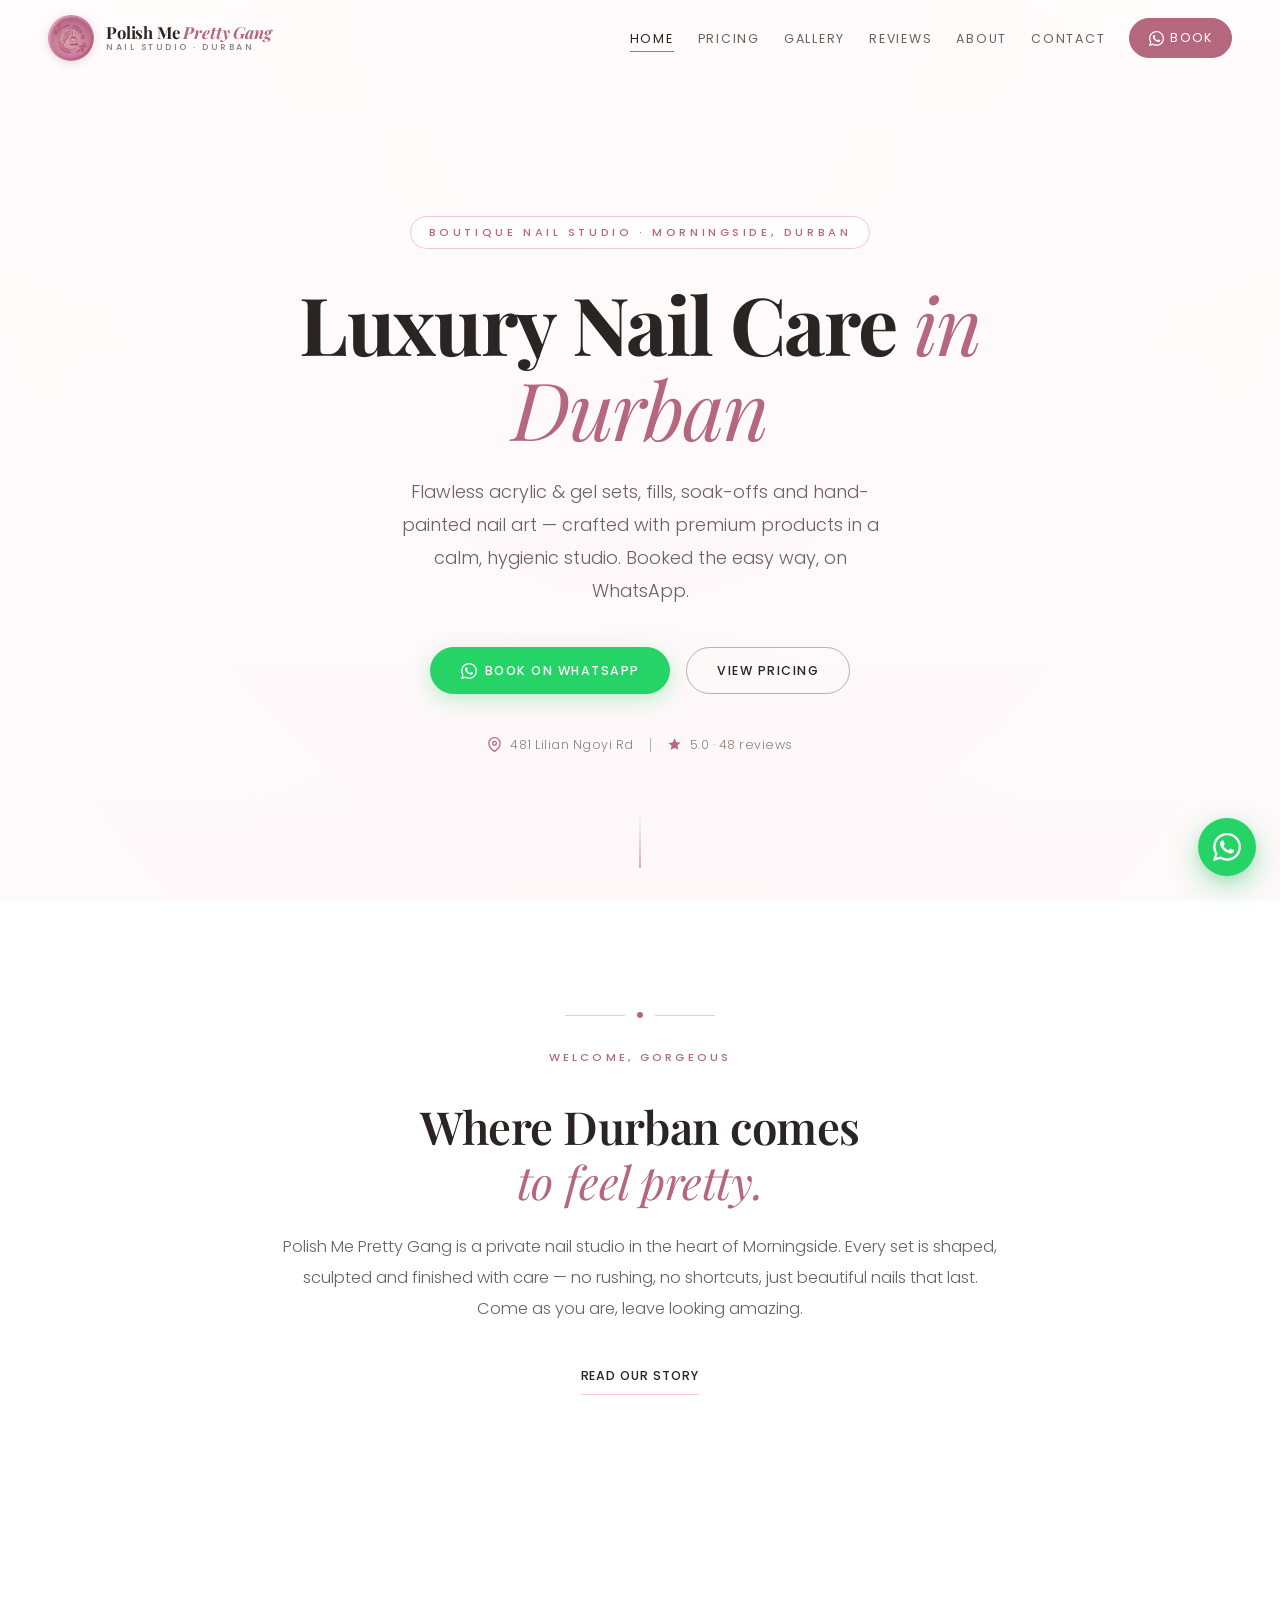
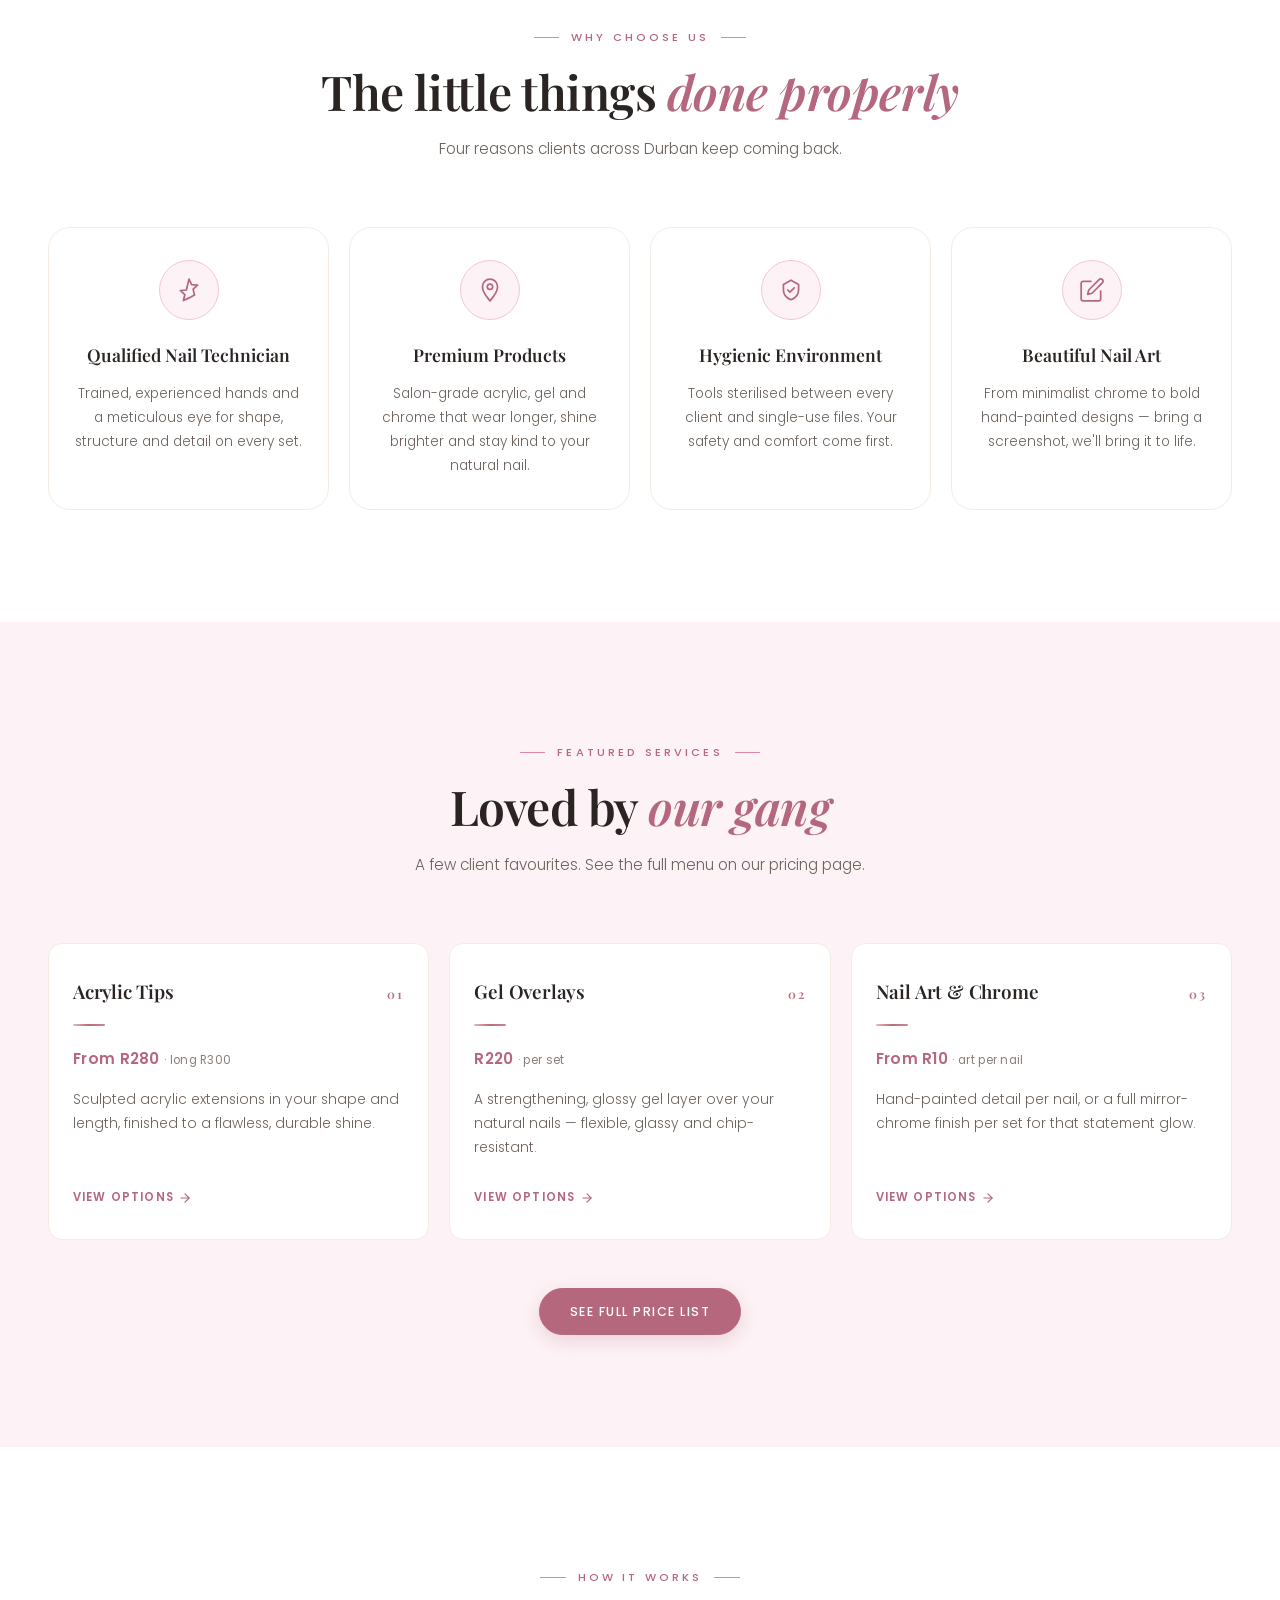
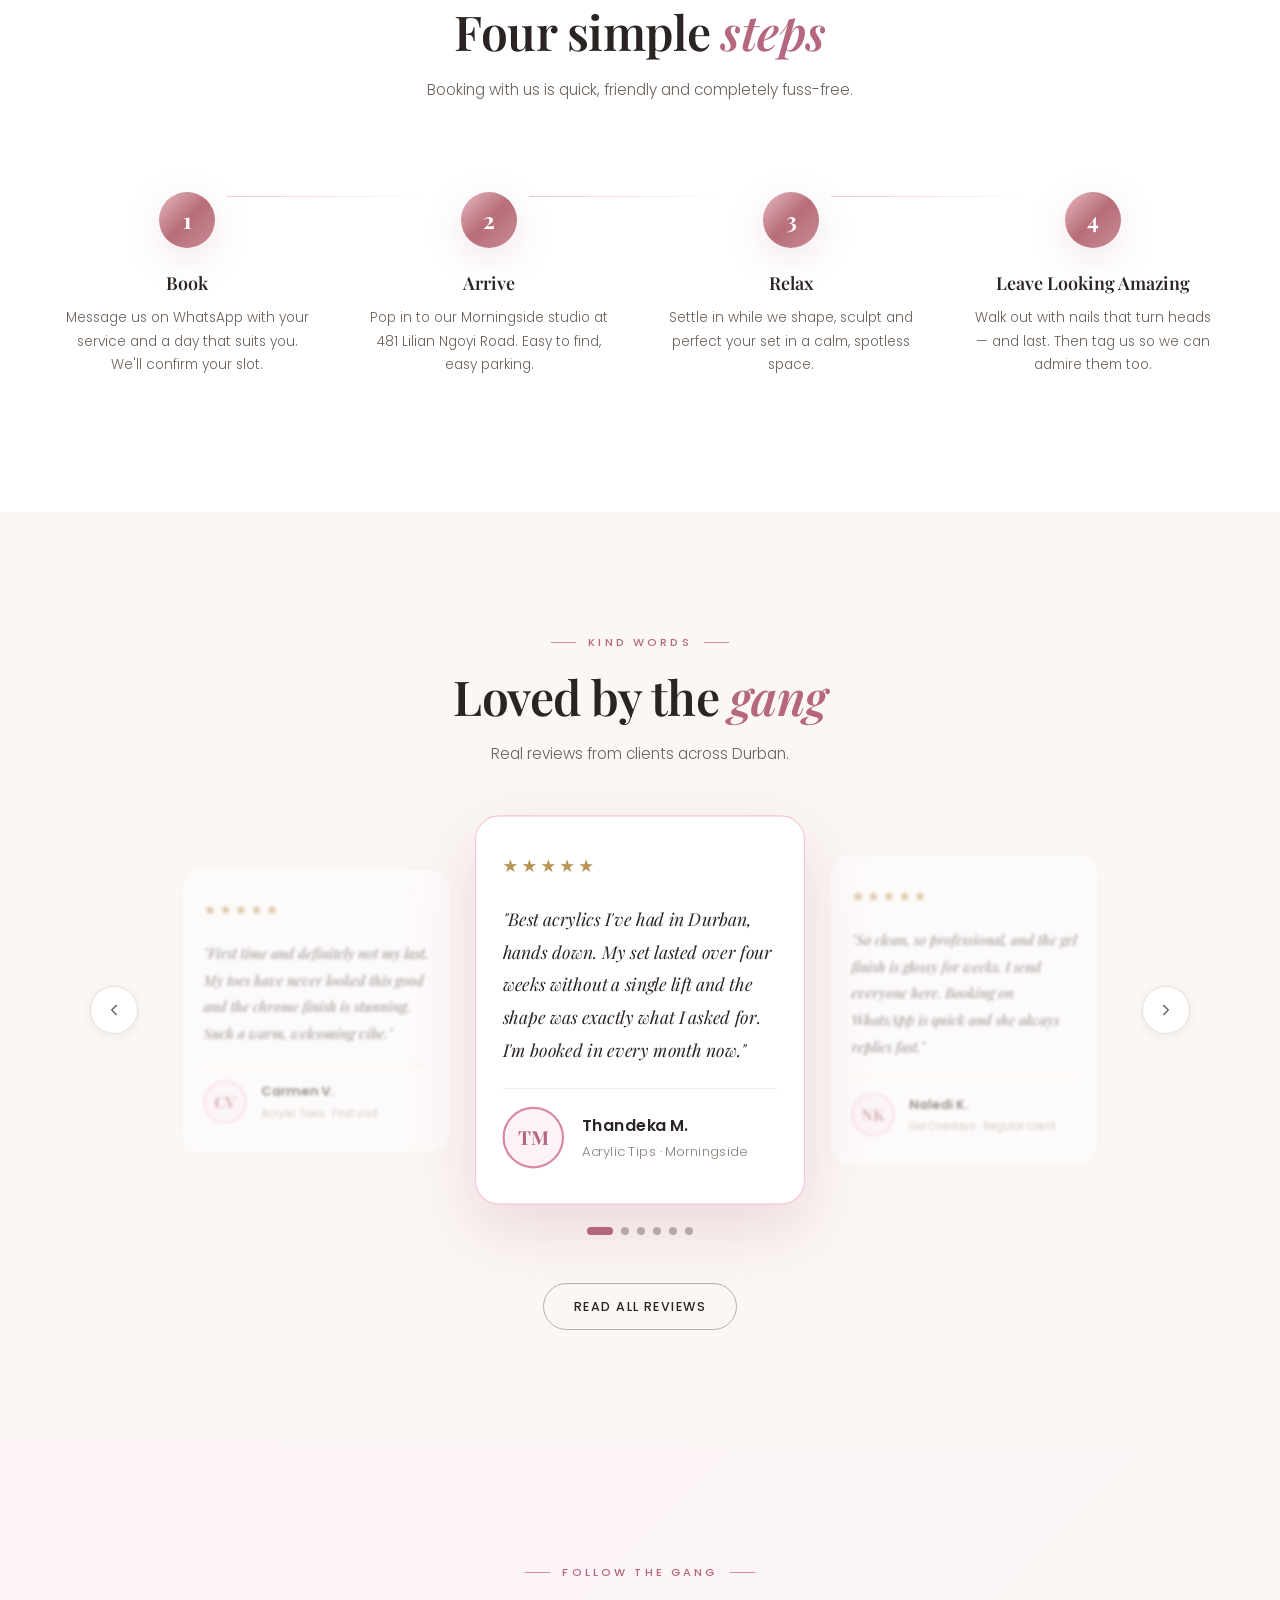
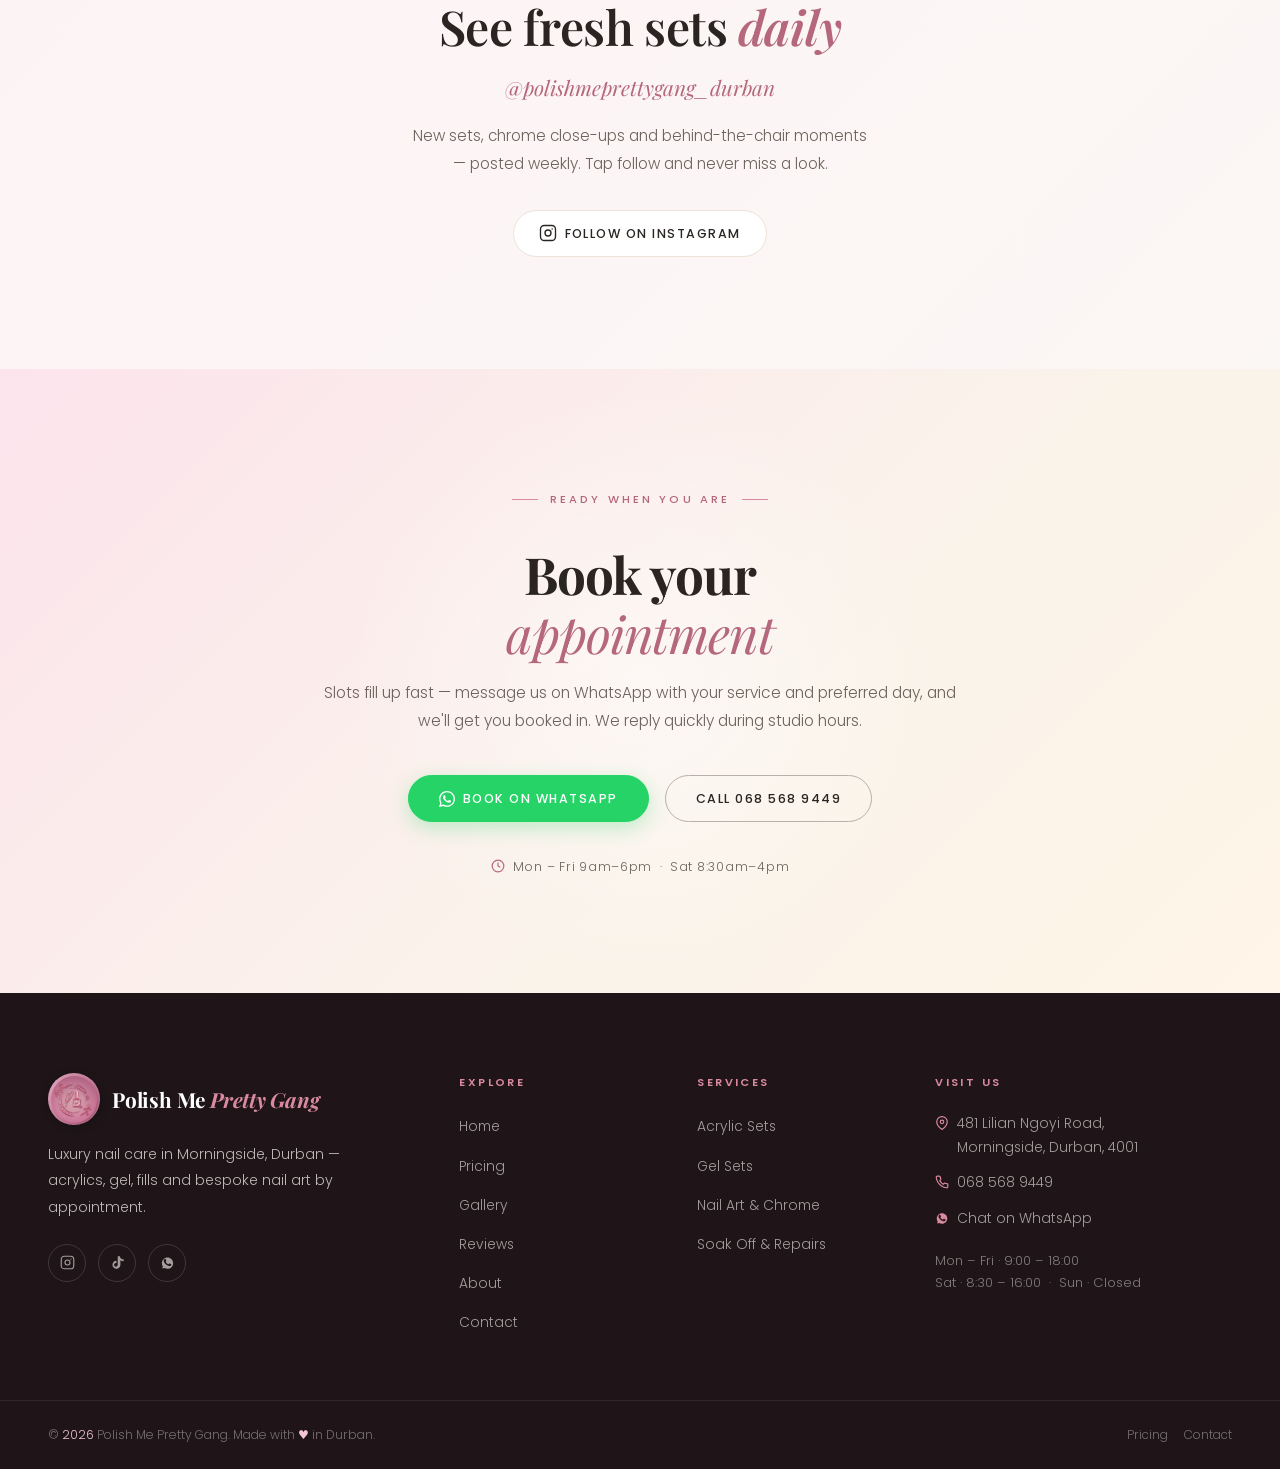
==== commit 39a27ccc: "Add customer nail photos and real social links - Replace stock gallery photos with 8 customer photos" ====
--- a/index.html
+++ b/index.html
@@ -70,8 +70,8 @@
       { "@type": "OpeningHoursSpecification", "dayOfWeek": "Saturday", "opens": "08:30", "closes": "16:00" }
     ],
     "sameAs": [
-      "https://instagram.com/polishmeprettygang",
-      "https://www.tiktok.com/@polishmeprettygang",
+      "https://www.instagram.com/polishmeprettygang_durban/",
+      "https://www.tiktok.com/@polish.me.pretty.gang26",
       "https://wa.me/27685689449"
     ],
     "aggregateRating": { "@type": "AggregateRating", "ratingValue": "5.0", "reviewCount": "48" }
@@ -348,10 +348,10 @@
         <div class="insta-cta__inner reveal">
           <p class="section__eyebrow">Follow The Gang</p>
           <h2 class="section__title">See fresh sets <em>daily</em></h2>
-          <a href="https://instagram.com/polishmeprettygang" class="insta-cta__handle" target="_blank" rel="noopener noreferrer">@polishmeprettygang</a>
+          <a href="https://www.instagram.com/polishmeprettygang_durban/" class="insta-cta__handle" target="_blank" rel="noopener noreferrer">@polishmeprettygang_durban</a>
           <p class="section__sub">New sets, chrome close-ups and behind-the-chair moments — posted weekly. Tap follow and never miss a look.</p>
           <div class="insta-cta__buttons">
-            <a href="https://instagram.com/polishmeprettygang" class="btn btn--social btn--social-ig" target="_blank" rel="noopener noreferrer">
+            <a href="https://www.instagram.com/polishmeprettygang_durban/" class="btn btn--social btn--social-ig" target="_blank" rel="noopener noreferrer">
               <svg viewBox="0 0 24 24" fill="none" stroke="currentColor" stroke-width="1.8" aria-hidden="true"><rect x="2" y="2" width="20" height="20" rx="5"/><circle cx="12" cy="12" r="4"/><circle cx="17.5" cy="6.5" r="1" fill="currentColor" stroke="none"/></svg>
               Follow on Instagram
             </a>
@@ -399,10 +399,10 @@
           </div>
           <p class="footer__tagline">Luxury nail care in Morningside, Durban — acrylics, gel, fills and bespoke nail art by appointment.</p>
           <div class="footer__social">
-            <a href="https://instagram.com/polishmeprettygang" target="_blank" rel="noopener noreferrer" class="footer__social-link" aria-label="Instagram">
+            <a href="https://www.instagram.com/polishmeprettygang_durban/" target="_blank" rel="noopener noreferrer" class="footer__social-link" aria-label="Instagram">
               <svg viewBox="0 0 24 24" fill="none" stroke="currentColor" stroke-width="1.8" aria-hidden="true"><rect x="2" y="2" width="20" height="20" rx="5"/><circle cx="12" cy="12" r="4"/><circle cx="17.5" cy="6.5" r="1" fill="currentColor" stroke="none"/></svg>
             </a>
-            <a href="https://www.tiktok.com/@polishmeprettygang" target="_blank" rel="noopener noreferrer" class="footer__social-link" aria-label="TikTok">
+            <a href="https://www.tiktok.com/@polish.me.pretty.gang26" target="_blank" rel="noopener noreferrer" class="footer__social-link" aria-label="TikTok">
               <svg viewBox="0 0 24 24" fill="currentColor" aria-hidden="true"><path d="M19.59 6.69a4.83 4.83 0 01-3.77-4.25V2h-3.45v13.67a2.89 2.89 0 01-5.2 1.74 2.89 2.89 0 012.31-4.64 2.93 2.93 0 01.88.13V9.4a6.84 6.84 0 00-1-.05A6.33 6.33 0 005.8 20.1a6.34 6.34 0 0010.86-4.43V8.42a8.16 8.16 0 005.16 1.71V6.7a4.85 4.85 0 01-2.23-.01z"/></svg>
             </a>
             <a href="https://wa.me/27685689449" target="_blank" rel="noopener noreferrer" class="footer__social-link" aria-label="WhatsApp">
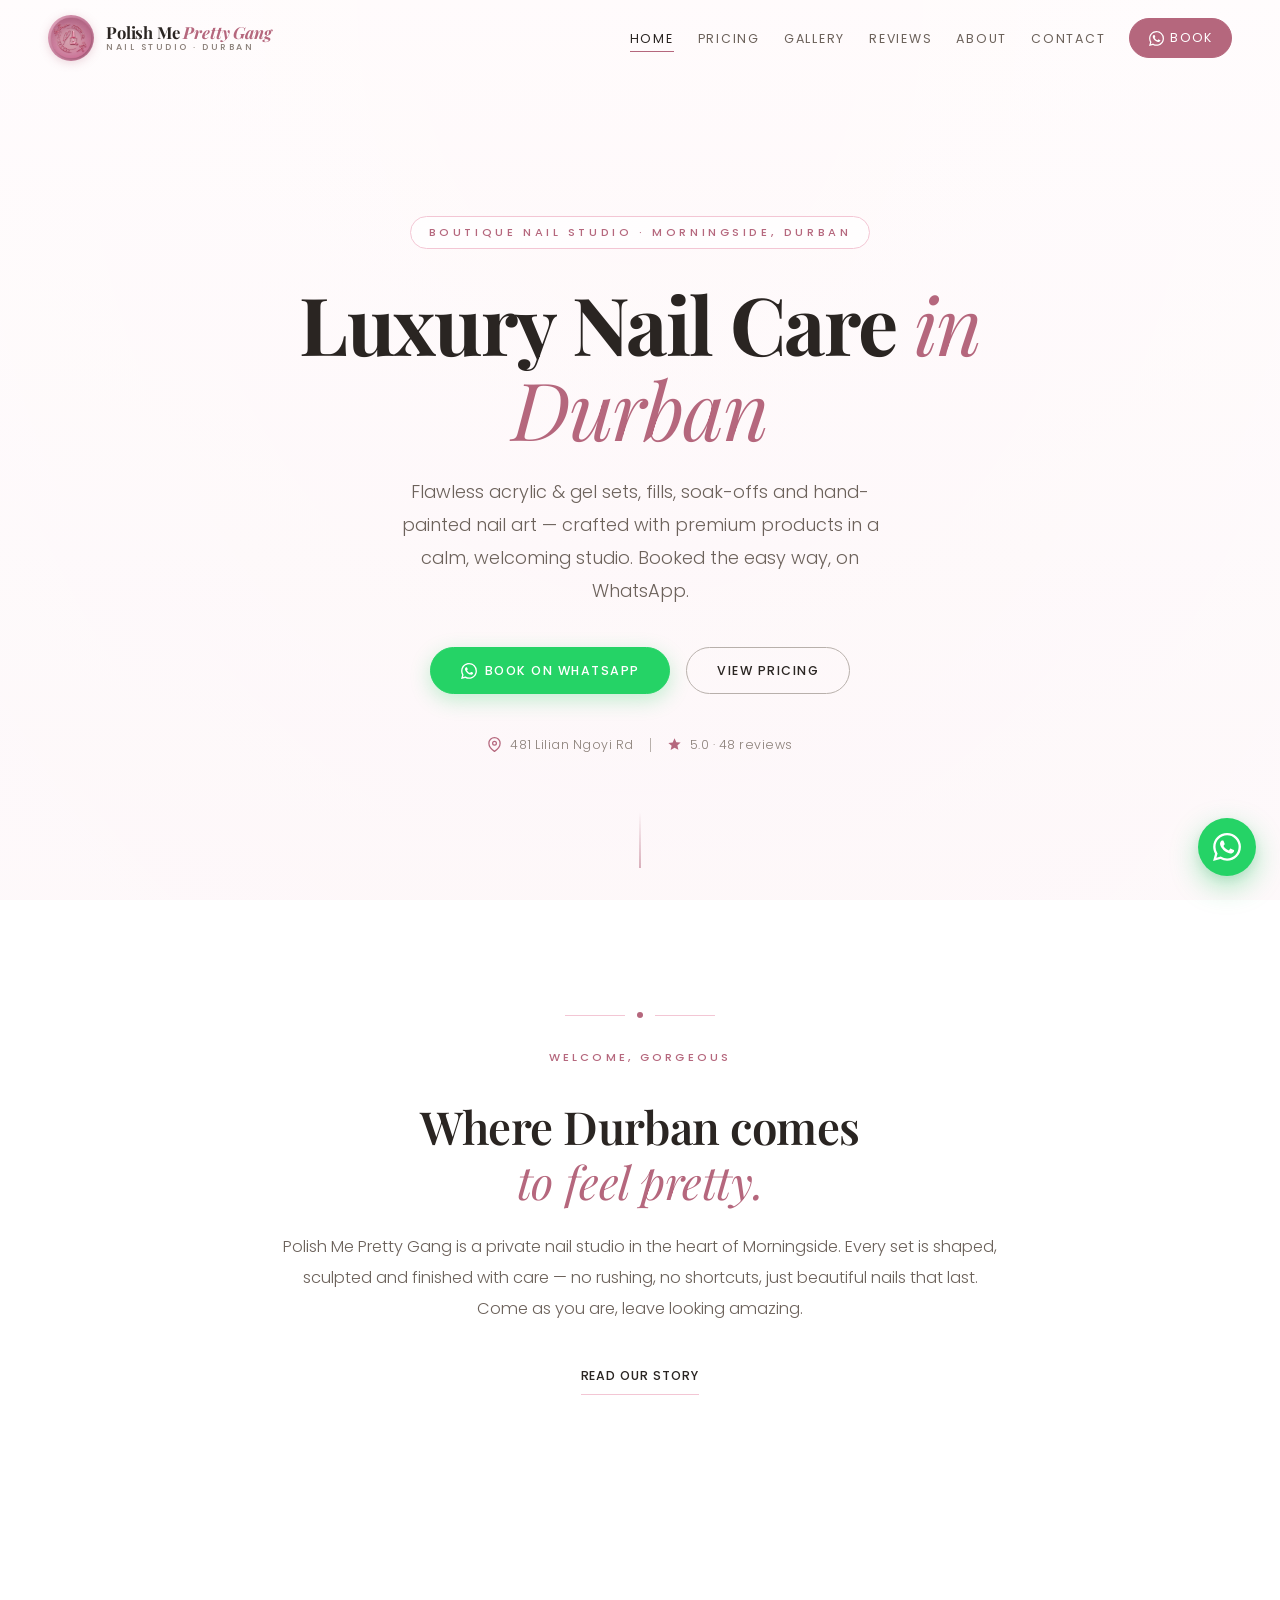
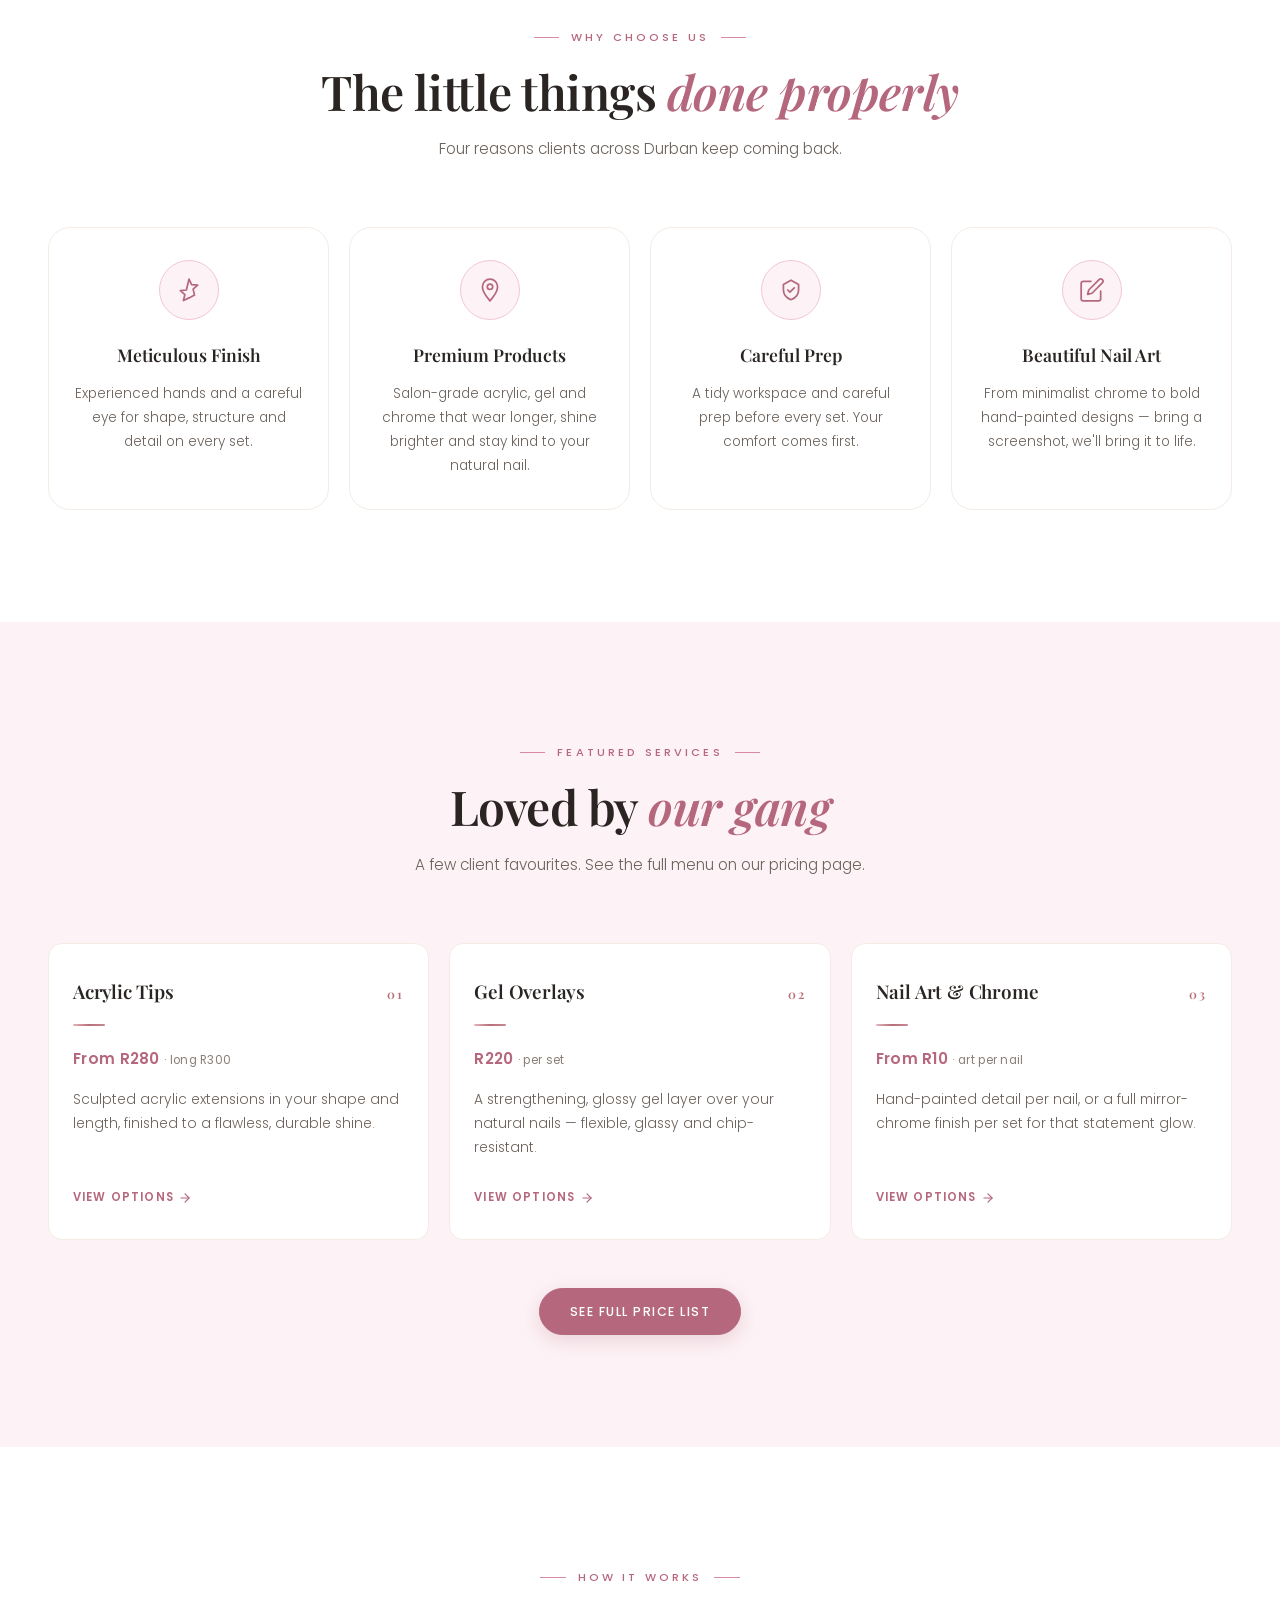
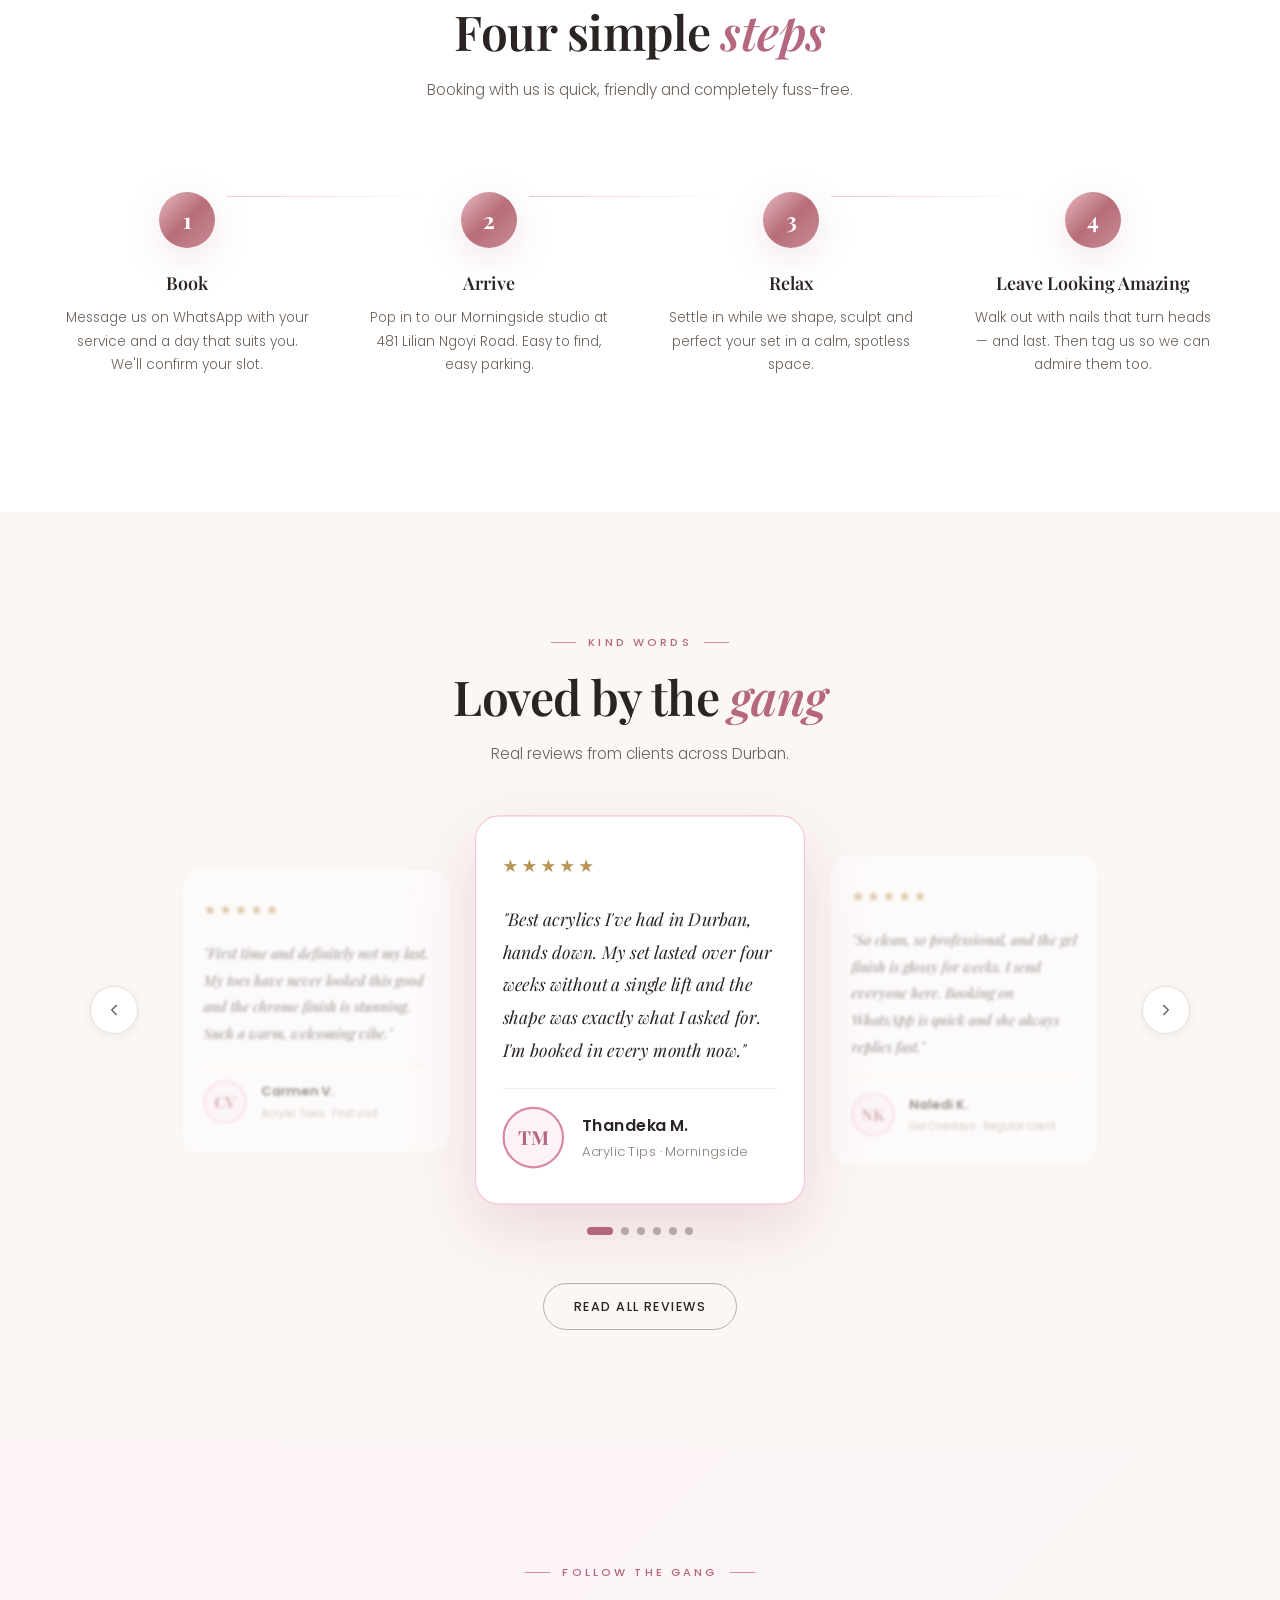
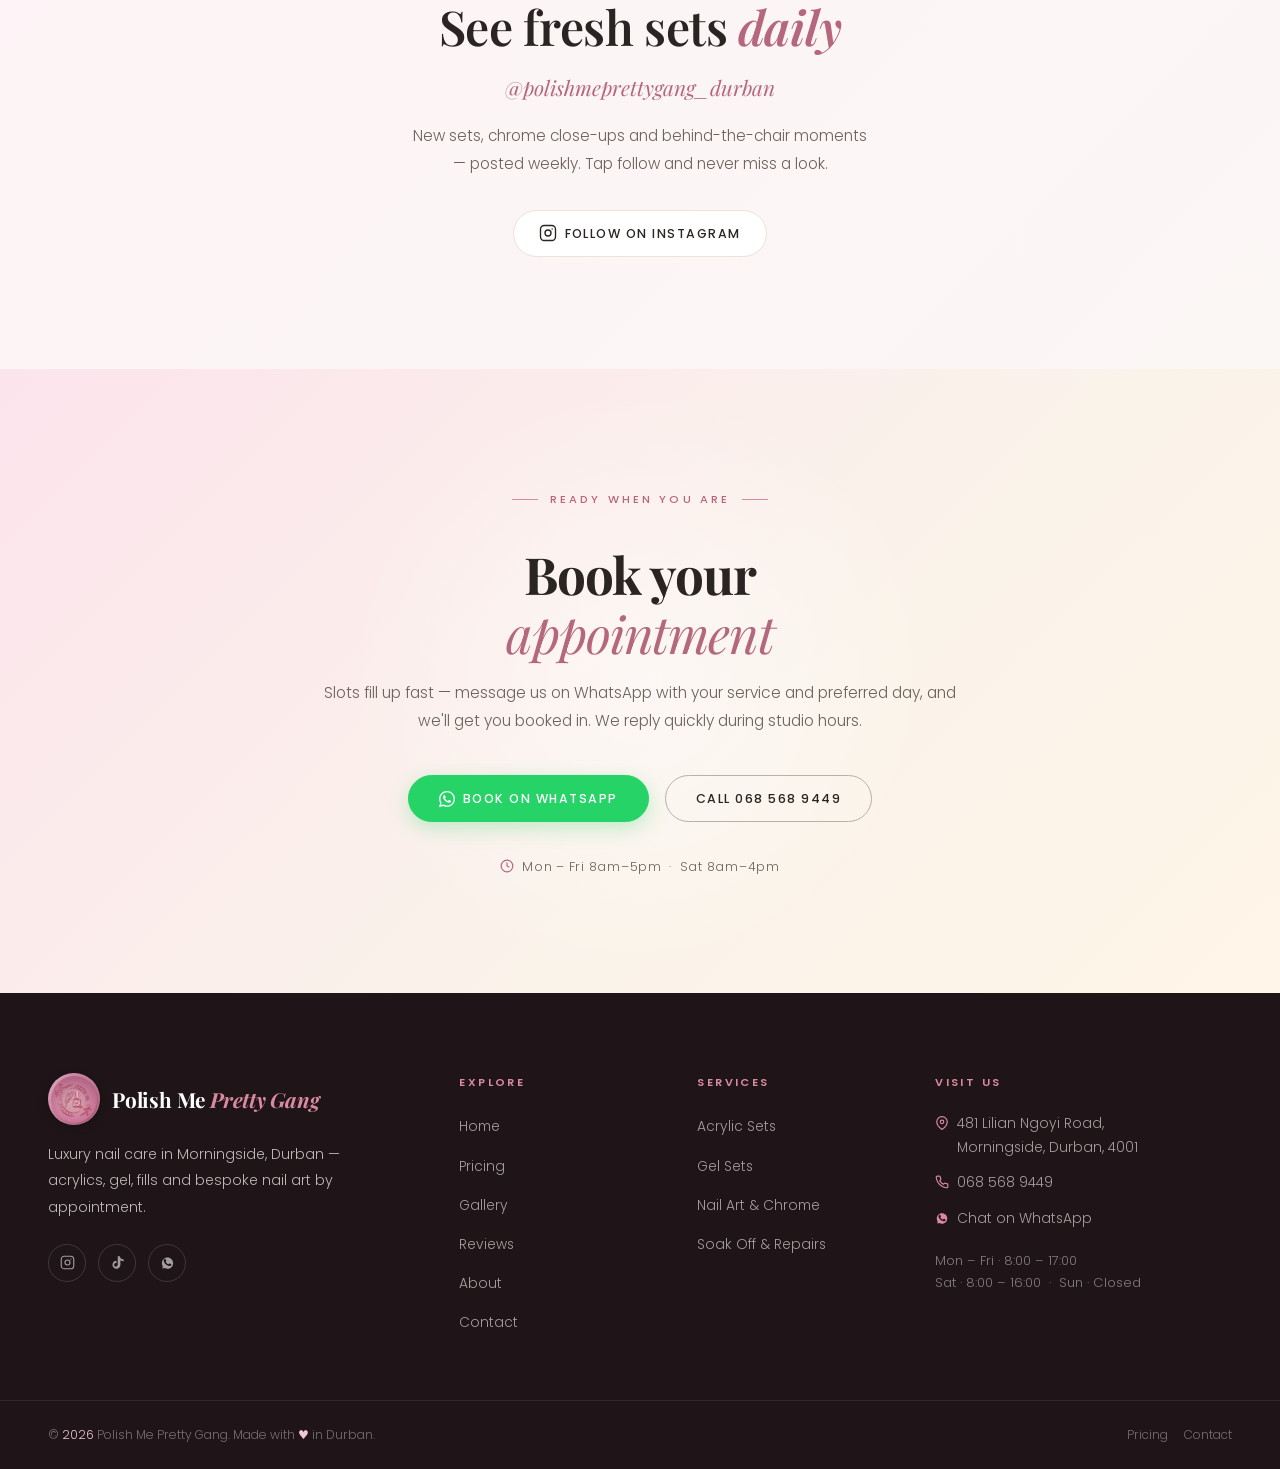
==== commit 82481b04: "Remove unverified claims and correct client details before launch Pre-launch polish pass. Everything" ====
--- a/index.html
+++ b/index.html
@@ -52,7 +52,7 @@
     "telephone": "+27685689449",
     "priceRange": "R50–R300",
     "currenciesAccepted": "ZAR",
-    "paymentAccepted": "Cash, EFT",
+    "paymentAccepted": "Cash, Credit Card, Debit Card",
     "description": "Boutique nail studio in Morningside, Durban offering acrylic and gel sets, fills, soak-offs, nail art and chrome by appointment.",
     "address": {
       "@type": "PostalAddress",
@@ -66,8 +66,8 @@
     "areaServed": { "@type": "City", "name": "Durban" },
     "hasMap": "https://www.google.com/maps/search/?api=1&query=481+Lilian+Ngoyi+Road+Morningside+Durban",
     "openingHoursSpecification": [
-      { "@type": "OpeningHoursSpecification", "dayOfWeek": ["Monday","Tuesday","Wednesday","Thursday","Friday"], "opens": "09:00", "closes": "18:00" },
-      { "@type": "OpeningHoursSpecification", "dayOfWeek": "Saturday", "opens": "08:30", "closes": "16:00" }
+      { "@type": "OpeningHoursSpecification", "dayOfWeek": ["Monday","Tuesday","Wednesday","Thursday","Friday"], "opens": "08:00", "closes": "17:00" },
+      { "@type": "OpeningHoursSpecification", "dayOfWeek": "Saturday", "opens": "08:00", "closes": "16:00" }
     ],
     "sameAs": [
       "https://www.instagram.com/polishmeprettygang_durban/",
@@ -126,7 +126,7 @@
         </h1>
         <p class="hero__sub">
           Flawless acrylic &amp; gel sets, fills, soak-offs and hand-painted nail art —
-          crafted with premium products in a calm, hygienic studio. Booked the easy way, on WhatsApp.
+          crafted with premium products in a calm, welcoming studio. Booked the easy way, on WhatsApp.
         </p>
         <div class="hero__actions">
           <a href="https://wa.me/27685689449?text=Hi%20Polish%20Me%20Pretty%20Gang%21%20I%27d%20like%20to%20book%20an%20appointment." class="btn btn--whatsapp" target="_blank" rel="noopener noreferrer">
@@ -182,8 +182,8 @@
             <span class="why-card__icon">
               <svg viewBox="0 0 24 24" fill="none" stroke="currentColor" stroke-width="1.6" stroke-linecap="round" stroke-linejoin="round" aria-hidden="true"><path d="M12 2l2.4 5 5.6.5-4.2 3.7 1.3 5.5L12 19.3 6.9 21.7l1.3-5.5L4 12.5l5.6-.5L12 2z"/></svg>
             </span>
-            <h3 class="why-card__title">Qualified Nail Technician</h3>
-            <p class="why-card__text">Trained, experienced hands and a meticulous eye for shape, structure and detail on every set.</p>
+            <h3 class="why-card__title">Meticulous Finish</h3>
+            <p class="why-card__text">Experienced hands and a careful eye for shape, structure and detail on every set.</p>
           </article>
 
           <article class="why-card reveal">
@@ -198,8 +198,8 @@
             <span class="why-card__icon">
               <svg viewBox="0 0 24 24" fill="none" stroke="currentColor" stroke-width="1.6" stroke-linecap="round" stroke-linejoin="round" aria-hidden="true"><path d="M9 12l2 2 4-4"/><path d="M12 3l7 4v5c0 4.5-3 7.5-7 9-4-1.5-7-4.5-7-9V7l7-4z"/></svg>
             </span>
-            <h3 class="why-card__title">Hygienic Environment</h3>
-            <p class="why-card__text">Tools sterilised between every client and single-use files. Your safety and comfort come first.</p>
+            <h3 class="why-card__title">Careful Prep</h3>
+            <p class="why-card__text">A tidy workspace and careful prep before every set. Your comfort comes first.</p>
           </article>
 
           <article class="why-card reveal">
@@ -379,7 +379,7 @@
           </div>
           <p class="cta-section__hours">
             <svg viewBox="0 0 24 24" fill="none" stroke="currentColor" stroke-width="2" width="14" height="14" aria-hidden="true"><circle cx="12" cy="12" r="10"/><polyline points="12 6 12 12 16 14"/></svg>
-            Mon – Fri 9am–6pm &nbsp;·&nbsp; Sat 8:30am–4pm
+            Mon – Fri 8am–5pm &nbsp;·&nbsp; Sat 8am–4pm
           </p>
         </div>
       </div>
@@ -448,7 +448,7 @@
               <svg viewBox="0 0 24 24" fill="currentColor" aria-hidden="true"><path d="M17.5 14.4c-.3-.1-1.7-.9-2-1s-.5-.1-.7.1c-.2.3-.7 1-.9 1.2s-.4.2-.6.1-1.3-.5-2.4-1.5c-.9-.8-1.5-1.8-1.7-2.1s0-.5.1-.6.3-.3.4-.5c.1-.2.2-.3.3-.5s.1-.4 0-.5-.7-1.6-.9-2.2c-.3-.6-.5-.5-.7-.5h-.6c-.2 0-.5.1-.8.4s-1 1-1 2.5 1.1 2.9 1.2 3.1c.1.2 2.1 3.2 5.1 4.5.7.3 1.3.5 1.7.6.7.2 1.4.2 1.9.1.6-.1 1.7-.7 2-1.4.2-.7.2-1.3.2-1.4-.2-.2-.4-.3-.6-.4M12 22h-.1c-1.7 0-3.3-.4-4.8-1.3l-3.5.9.9-3.4C3.5 16.6 3 14.9 3 13c0-5 4-9 9-9 2.4 0 4.7 1 6.4 2.6S21 10.6 21 13c0 5-4 9-9 9z"/></svg>
               <a href="https://wa.me/27685689449" target="_blank" rel="noopener noreferrer" class="footer__link">Chat on WhatsApp</a>
             </p>
-            <p class="footer__hours">Mon – Fri · 9:00 – 18:00<br />Sat · 8:30 – 16:00 &nbsp;·&nbsp; Sun · Closed</p>
+            <p class="footer__hours">Mon – Fri · 8:00 – 17:00<br />Sat · 8:00 – 16:00 &nbsp;·&nbsp; Sun · Closed</p>
           </address>
         </div>
 
@@ -469,14 +469,6 @@
     <span class="whatsapp-float__tooltip">Book on WhatsApp</span>
   </a>
 
-  <!-- ===================== STICKY MOBILE CTA ===================== -->
-  <div class="mobile-cta">
-    <a href="https://wa.me/27685689449?text=Hi%20Polish%20Me%20Pretty%20Gang%21%20I%27d%20like%20to%20book%20an%20appointment." class="btn btn--whatsapp" target="_blank" rel="noopener noreferrer">
-      <svg viewBox="0 0 24 24" fill="currentColor" aria-hidden="true"><path d="M17.472 14.382c-.297-.149-1.758-.867-2.03-.967-.273-.099-.471-.148-.67.15-.197.297-.767.966-.94 1.164-.173.198-.347.223-.644.075-.297-.15-1.255-.463-2.39-1.475-.883-.788-1.48-1.761-1.653-2.059-.173-.297-.018-.458.13-.606.134-.133.298-.347.446-.52.149-.174.198-.298.298-.497.099-.198.05-.371-.025-.52-.075-.149-.669-1.612-.916-2.207-.242-.579-.487-.5-.669-.51-.173-.008-.371-.01-.57-.01-.198 0-.52.074-.792.372-.272.297-1.04 1.016-1.04 2.479 0 1.462 1.065 2.875 1.213 3.074.149.198 2.096 3.2 5.077 4.487.709.306 1.262.489 1.694.625.712.227 1.36.195 1.871.118.571-.085 1.758-.719 2.006-1.413.248-.694.248-1.289.173-1.413-.074-.124-.272-.198-.57-.347m-5.421 7.403h-.004a9.87 9.87 0 01-5.031-1.378l-.361-.214-3.741.982.998-3.648-.235-.374a9.86 9.86 0 01-1.51-5.26c.001-5.45 4.436-9.884 9.888-9.884 2.64 0 5.122 1.03 6.988 2.898a9.825 9.825 0 012.893 6.994c-.003 5.45-4.437 9.884-9.885 9.884m8.413-18.297A11.815 11.815 0 0012.05 0C5.495 0 .16 5.335.157 11.892c0 2.096.547 4.142 1.588 5.945L.057 24l6.305-1.654a11.882 11.882 0 005.683 1.448h.005c6.554 0 11.89-5.335 11.893-11.893a11.821 11.821 0 00-3.48-8.413"/></svg>
-      Book on WhatsApp
-    </a>
-  </div>
-
   <script src="script.js"></script>
 </body>
 </html>
--- a/styles.css
+++ b/styles.css
@@ -2132,20 +2132,10 @@
   50%      { box-shadow: 0 10px 28px rgba(37, 211, 102, 0.4), 0 0 0 14px rgba(37, 211, 102, 0); }
 }
 
-/* Sticky mobile booking bar */
-.mobile-cta {
-  display: none;
-  position: fixed;
-  left: 0; right: 0; bottom: 0;
-  z-index: 940;
-  background: rgba(255, 255, 255, 0.97);
-  backdrop-filter: blur(12px);
-  -webkit-backdrop-filter: blur(12px);
-  border-top: 1px solid var(--border);
-  padding: var(--sp-3) var(--sp-4);
-  box-shadow: 0 -4px 20px rgba(42, 37, 35, 0.08);
-}
-.mobile-cta .btn { width: 100%; }
+/* Sticky mobile booking bar — REMOVED for launch.
+   The floating WhatsApp button (.whatsapp-float) is the only mobile
+   booking shortcut now. Restore this block and the .mobile-cta markup
+   in each page's footer if the bar is ever wanted back. */
 
 /* ============================================================
    29. RESPONSIVE — LARGE DESKTOP
@@ -2291,9 +2281,8 @@
   .footer__brand { grid-column: span 2; }
   .footer__bottom-inner { flex-direction: column; text-align: center; }
 
-  /* Sticky mobile CTA + lift float above it */
-  .mobile-cta { display: block; }
-  .whatsapp-float { bottom: 78px; right: 18px; width: 52px; height: 52px; }
+  /* Floating WhatsApp button sits at the bottom edge on mobile */
+  .whatsapp-float { bottom: 18px; right: 18px; width: 52px; height: 52px; }
   .whatsapp-float svg { width: 25px; height: 25px; }
   .whatsapp-float__tooltip { display: none; }
   body { padding-bottom: 0; }
@@ -2340,7 +2329,7 @@
    33. PRINT (pricing-friendly)
    ============================================================ */
 @media print {
-  .navbar, .whatsapp-float, .mobile-cta, .footer, .cta-section,
+  .navbar, .whatsapp-float, .footer, .cta-section,
   .hero__scroll, .gallery__filters { display: none !important; }
   body { color: #000; }
   .page-hero { padding-top: var(--sp-8); }
